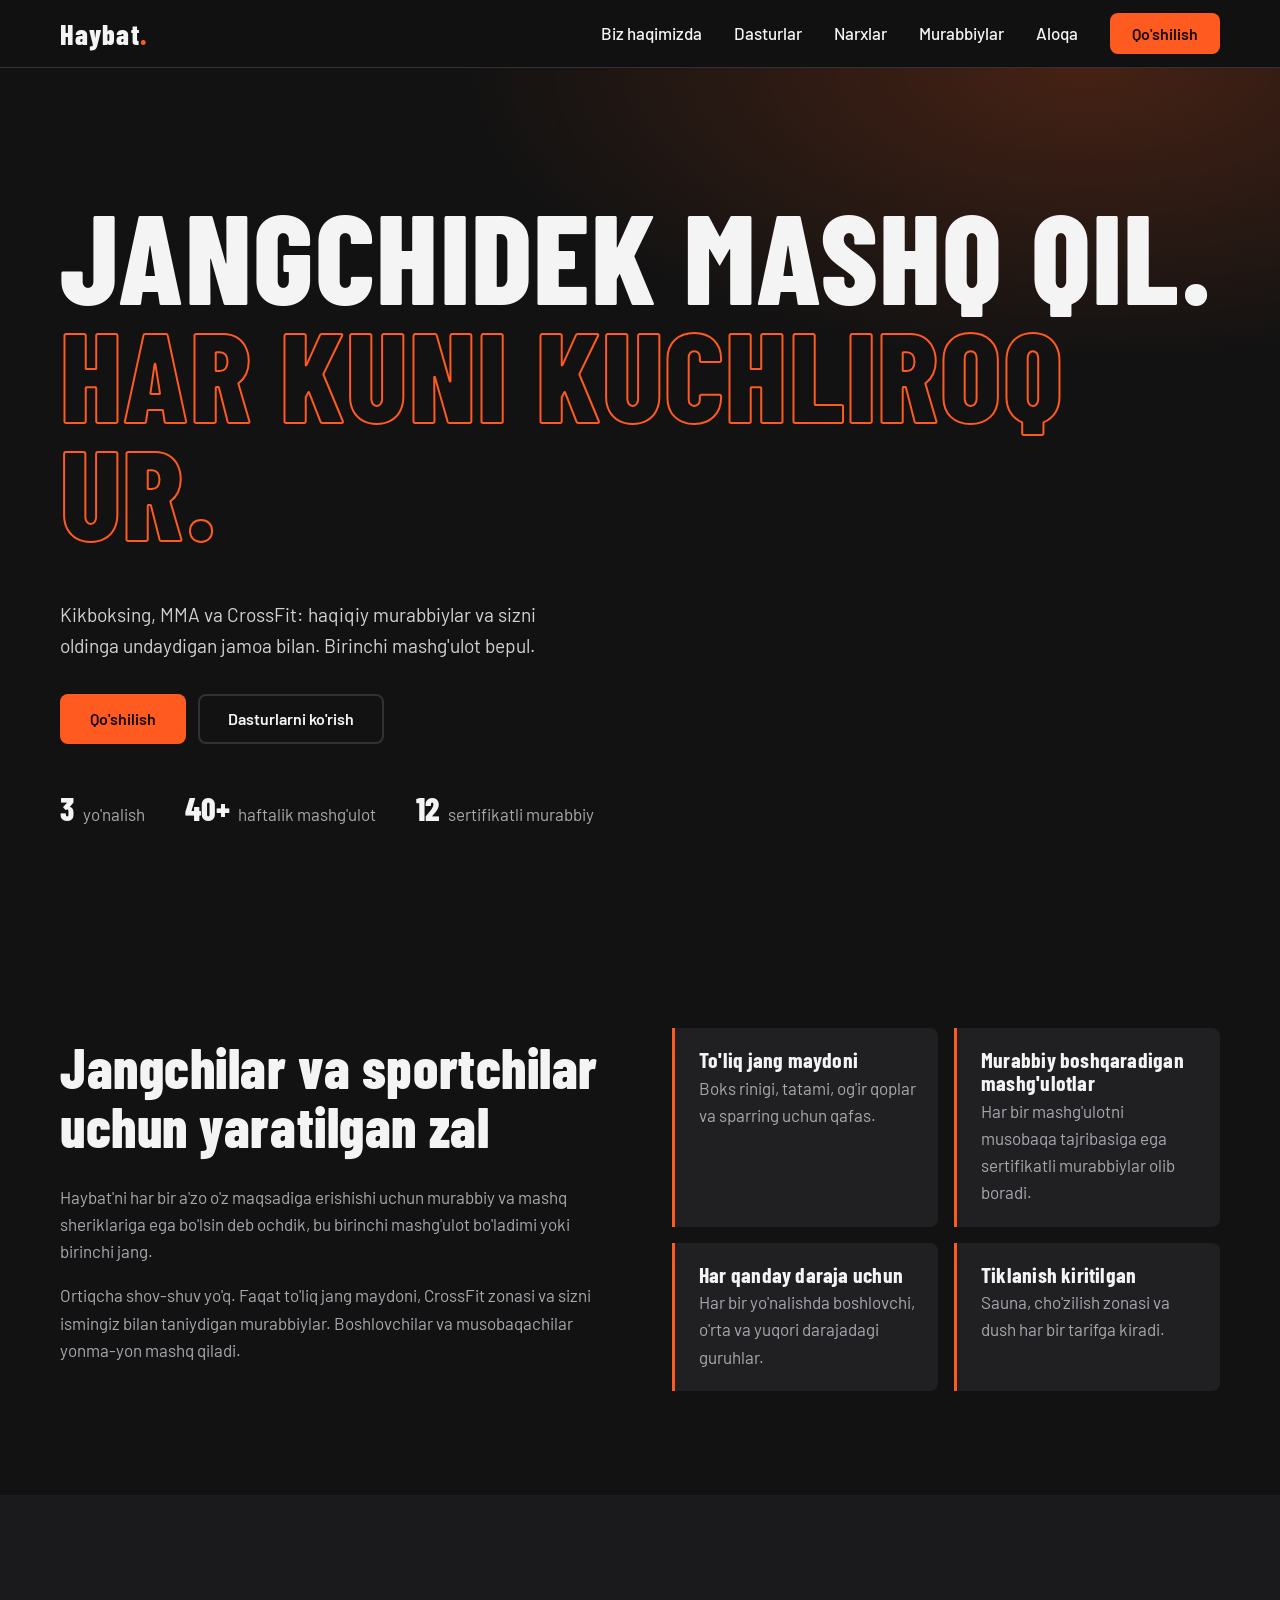
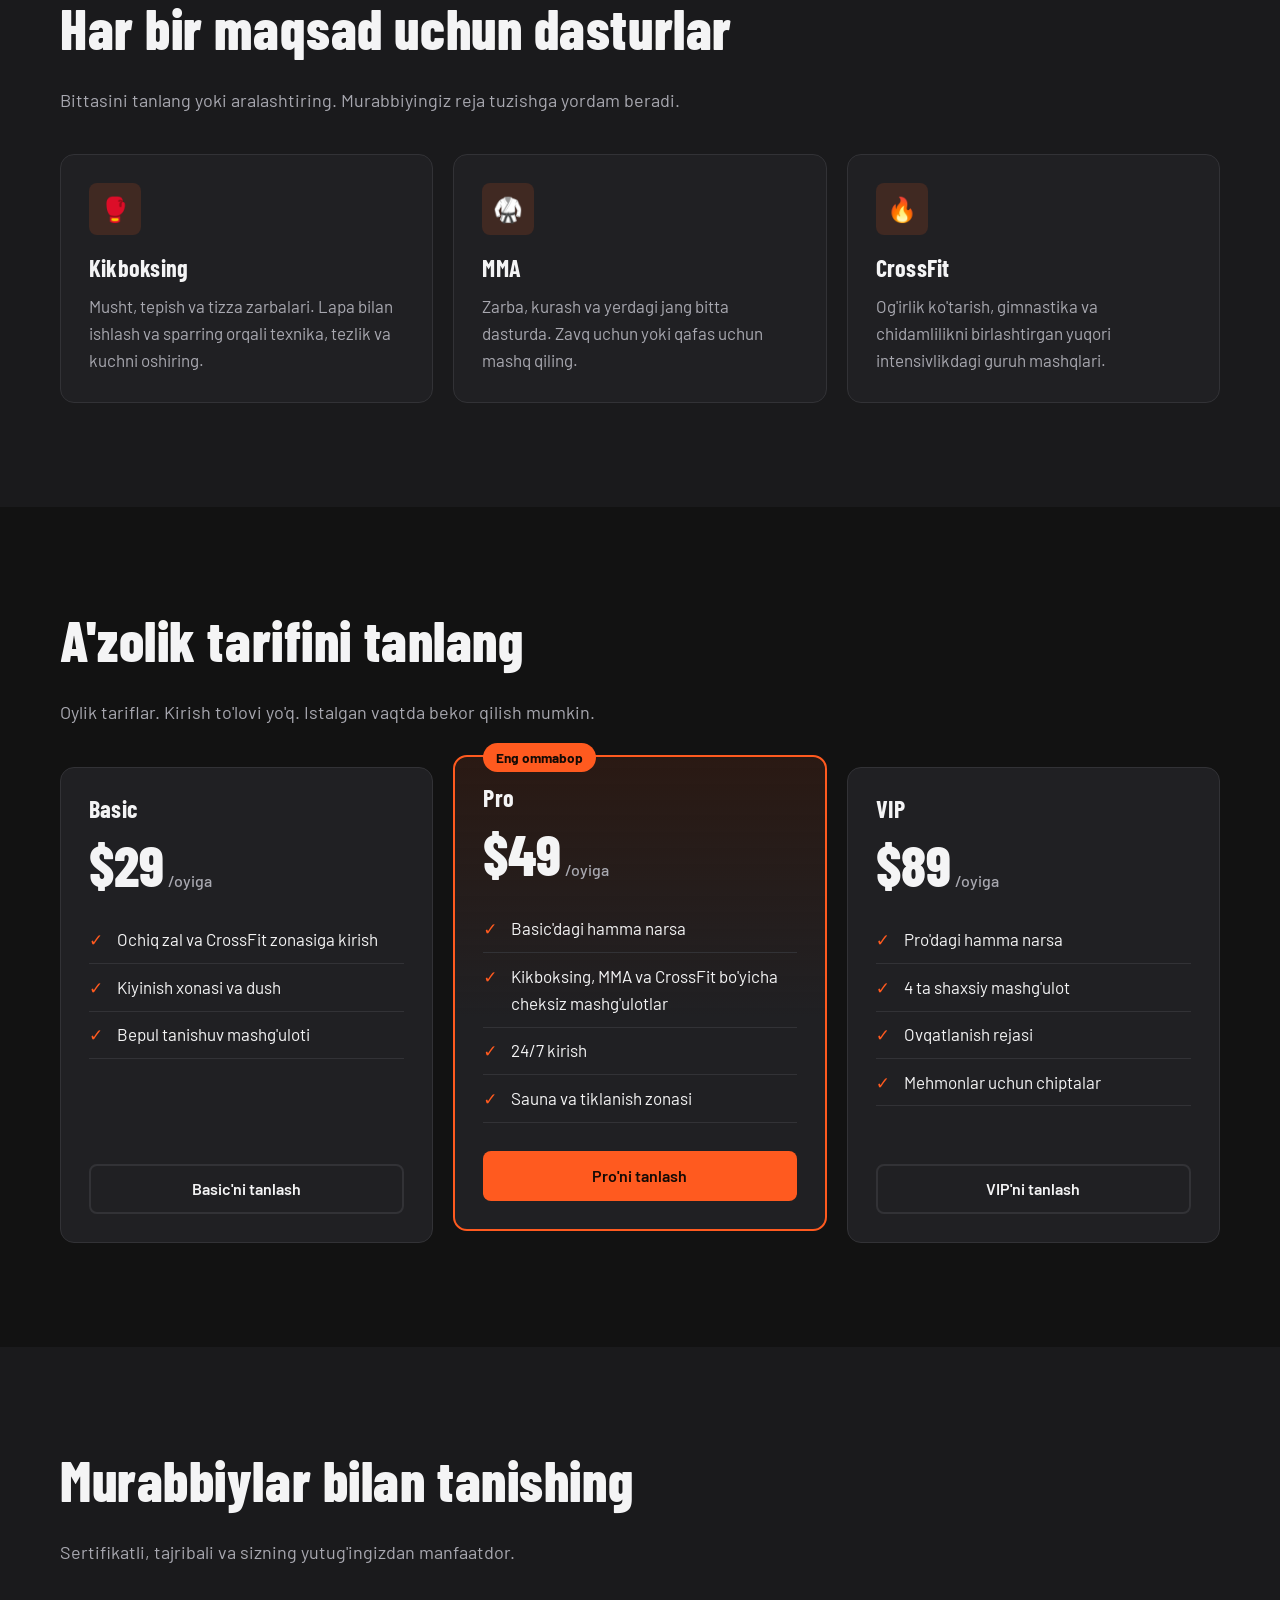
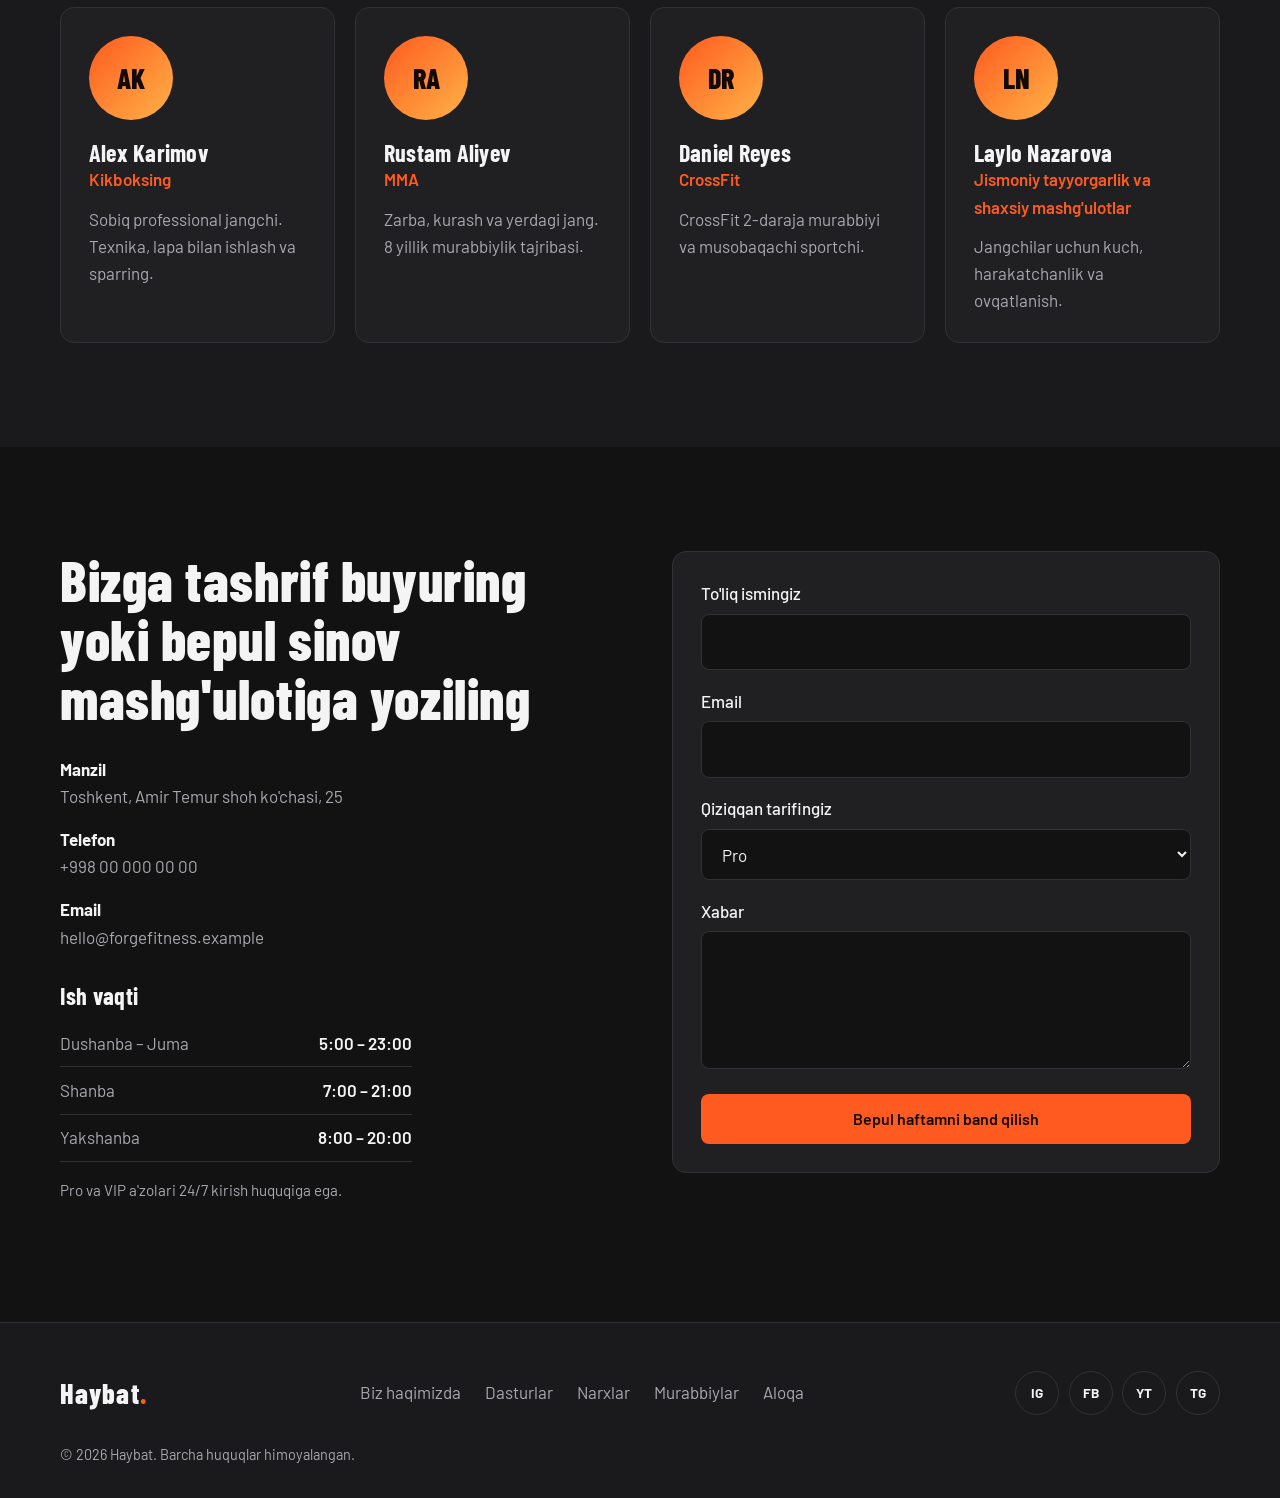
==== index.html @ 10687d53 "Update index.html" ====
<!DOCTYPE html>
<html lang="uz">
<head>
  <meta charset="UTF-8">
  <meta name="viewport" content="width=device-width, initial-scale=1">
  <title>Haybat | Kikboksing, MMA va CrossFit</title>
  <meta name="description" content="Tajribali murabbiylar bilan kikboksing, MMA va CrossFit bilan shug'ullaning. Boshlovchilar uchun ham mos. Bugunoq Haybat'ga qo'shiling.">

  <!-- Fonts: Barlow Condensed (headlines) + Barlow (body). Fallbacks defined in CSS. -->
  <link rel="preconnect" href="https://fonts.googleapis.com">
  <link rel="preconnect" href="https://fonts.gstatic.com" crossorigin>
  <link href="https://fonts.googleapis.com/css2?family=Barlow+Condensed:wght@600;700;800&family=Barlow:wght@400;500;600&display=swap" rel="stylesheet">

  <link rel="stylesheet" href="style.css">
</head>
<body>

  <a class="skip-link" href="#main">Asosiy qismga o'tish</a>

  <!-- ============ HEADER / NAVIGATION ============ -->
  <header class="site-header">
    <div class="container header-inner">
      <a href="#home" class="logo" aria-label="Haybat bosh sahifa">Haybat<span>.</span></a>

      <!-- CSS-only mobile menu: the checkbox toggles the nav, no JavaScript needed -->
      <input type="checkbox" id="nav-toggle" class="nav-toggle" aria-label="Menyuni ochish va yopish">
      <label for="nav-toggle" class="nav-toggle-label" aria-hidden="true"><span></span></label>

      <nav class="main-nav" aria-label="Asosiy menyu">
        <ul>
          <li><a href="#about">Biz haqimizda</a></li>
          <li><a href="#programs">Dasturlar</a></li>
          <li><a href="#pricing">Narxlar</a></li>
          <li><a href="#trainers">Murabbiylar</a></li>
          <li><a href="#contact">Aloqa</a></li>
          <li><a href="#pricing" class="btn btn-primary btn-sm">Qo'shilish</a></li>
        </ul>
      </nav>
    </div>
  </header>

  <main id="main">

    <!-- ============ HERO ============ -->
    <section id="home" class="hero">
      <div class="container hero-inner">
        <h1>
          <span class="hero-line">Jangchidek mashq qil.</span>
          <span class="hero-line outline">Har kuni kuchliroq ur.</span>
        </h1>
        <p class="hero-sub">Kikboksing, MMA va CrossFit: haqiqiy murabbiylar va sizni oldinga undaydigan jamoa bilan. Birinchi mashg'ulot bepul.</p>
        <div class="hero-actions">
          <a href="#pricing" class="btn btn-primary">Qo'shilish</a>
          <a href="#programs" class="btn btn-ghost">Dasturlarni ko'rish</a>
        </div>

        <!-- Quick proof points -->
        <ul class="hero-stats">
          <li><strong>3</strong> yo'nalish</li>
          <li><strong>40+</strong> haftalik mashg'ulot</li>
          <li><strong>12</strong> sertifikatli murabbiy</li>
        </ul>
      </div>
    </section>

    <!-- ============ ABOUT ============ -->
    <section id="about" class="section">
      <div class="container about-grid">
        <div class="about-text">
          <h2>Jangchilar va sportchilar uchun yaratilgan zal</h2>
          <p>Haybat'ni har bir a'zo o'z maqsadiga erishishi uchun murabbiy va mashq sheriklariga ega bo'lsin deb ochdik, bu birinchi mashg'ulot bo'ladimi yoki birinchi jang.</p>
          <p>Ortiqcha shov-shuv yo'q. Faqat to'liq jang maydoni, CrossFit zonasi va sizni ismingiz bilan taniydigan murabbiylar. Boshlovchilar va musobaqachilar yonma-yon mashq qiladi.</p>
        </div>

        <ul class="feature-list">
          <li class="feature">
            <h3>To'liq jang maydoni</h3>
            <p>Boks rinigi, tatami, og'ir qoplar va sparring uchun qafas.</p>
          </li>
          <li class="feature">
            <h3>Murabbiy boshqaradigan mashg'ulotlar</h3>
            <p>Har bir mashg'ulotni musobaqa tajribasiga ega sertifikatli murabbiylar olib boradi.</p>
          </li>
          <li class="feature">
            <h3>Har qanday daraja uchun</h3>
            <p>Har bir yo'nalishda boshlovchi, o'rta va yuqori darajadagi guruhlar.</p>
          </li>
          <li class="feature">
            <h3>Tiklanish kiritilgan</h3>
            <p>Sauna, cho'zilish zonasi va dush har bir tarifga kiradi.</p>
          </li>
        </ul>
      </div>
    </section>

    <!-- ============ SERVICES / PROGRAMS ============ -->
    <section id="programs" class="section section-alt">
      <div class="container">
        <header class="section-head">
          <h2>Har bir maqsad uchun dasturlar</h2>
          <p>Bittasini tanlang yoki aralashtiring. Murabbiyingiz reja tuzishga yordam beradi.</p>
        </header>

        <div class="card-grid grid-3">
          <article class="card program">
            <div class="icon" aria-hidden="true">🥊</div>
            <h3>Kikboksing</h3>
            <p>Musht, tepish va tizza zarbalari. Lapa bilan ishlash va sparring orqali texnika, tezlik va kuchni oshiring.</p>
          </article>
          <article class="card program">
            <div class="icon" aria-hidden="true">🥋</div>
            <h3>MMA</h3>
            <p>Zarba, kurash va yerdagi jang bitta dasturda. Zavq uchun yoki qafas uchun mashq qiling.</p>
          </article>
          <article class="card program">
            <div class="icon" aria-hidden="true">🔥</div>
            <h3>CrossFit</h3>
            <p>Og'irlik ko'tarish, gimnastika va chidamlilikni birlashtirgan yuqori intensivlikdagi guruh mashqlari.</p>
          </article>
        </div>
      </div>
    </section>

    <!-- ============ PRICING ============ -->
    <section id="pricing" class="section">
      <div class="container">
        <header class="section-head">
          <h2>A'zolik tarifini tanlang</h2>
          <p>Oylik tariflar. Kirish to'lovi yo'q. Istalgan vaqtda bekor qilish mumkin.</p>
        </header>

        <div class="card-grid grid-3 pricing-grid">

          <!-- Basic -->
          <article class="card plan">
            <h3>Basic</h3>
            <p class="price">$29<span>/oyiga</span></p>
            <ul class="plan-features">
              <li>Ochiq zal va CrossFit zonasiga kirish</li>
              <li>Kiyinish xonasi va dush</li>
              <li>Bepul tanishuv mashg'uloti</li>
            </ul>
            <a href="#contact" class="btn btn-ghost btn-block">Basic'ni tanlash</a>
          </article>

          <!-- Pro (highlighted) -->
          <article class="card plan plan-popular">
            <p class="badge">Eng ommabop</p>
            <h3>Pro</h3>
            <p class="price">$49<span>/oyiga</span></p>
            <ul class="plan-features">
              <li>Basic'dagi hamma narsa</li>
              <li>Kikboksing, MMA va CrossFit bo'yicha cheksiz mashg'ulotlar</li>
              <li>24/7 kirish</li>
              <li>Sauna va tiklanish zonasi</li>
            </ul>
            <a href="#contact" class="btn btn-primary btn-block">Pro'ni tanlash</a>
          </article>

          <!-- VIP -->
          <article class="card plan">
            <h3>VIP</h3>
            <p class="price">$89<span>/oyiga</span></p>
            <ul class="plan-features">
              <li>Pro'dagi hamma narsa</li>
              <li>4 ta shaxsiy mashg'ulot</li>
              <li>Ovqatlanish rejasi</li>
              <li>Mehmonlar uchun chiptalar</li>
            </ul>
            <a href="#contact" class="btn btn-ghost btn-block">VIP'ni tanlash</a>
          </article>

        </div>
      </div>
    </section>

    <!-- ============ TRAINERS ============ -->
    <section id="trainers" class="section section-alt">
      <div class="container">
        <header class="section-head">
          <h2>Murabbiylar bilan tanishing</h2>
          <p>Sertifikatli, tajribali va sizning yutug'ingizdan manfaatdor.</p>
        </header>

        <div class="card-grid grid-4">
          <!-- Avatars are CSS gradients with initials; swap in <img> tags for real photos -->
          <article class="card trainer">
            <div class="avatar" aria-hidden="true">AK</div>
            <h3>Alex Karimov</h3>
            <p class="role">Kikboksing</p>
            <p>Sobiq professional jangchi. Texnika, lapa bilan ishlash va sparring.</p>
          </article>
          <article class="card trainer">
            <div class="avatar" aria-hidden="true">RA</div>
            <h3>Rustam Aliyev</h3>
            <p class="role">MMA</p>
            <p>Zarba, kurash va yerdagi jang. 8 yillik murabbiylik tajribasi.</p>
          </article>
          <article class="card trainer">
            <div class="avatar" aria-hidden="true">DR</div>
            <h3>Daniel Reyes</h3>
            <p class="role">CrossFit</p>
            <p>CrossFit 2-daraja murabbiyi va musobaqachi sportchi.</p>
          </article>
          <article class="card trainer">
            <div class="avatar" aria-hidden="true">LN</div>
            <h3>Laylo Nazarova</h3>
            <p class="role">Jismoniy tayyorgarlik va shaxsiy mashg'ulotlar</p>
            <p>Jangchilar uchun kuch, harakatchanlik va ovqatlanish.</p>
          </article>
        </div>
      </div>
    </section>

    <!-- ============ CONTACT & LOCATION ============ -->
    <section id="contact" class="section">
      <div class="container contact-grid">

        <div class="contact-info">
          <h2>Bizga tashrif buyuring yoki bepul sinov mashg'ulotiga yoziling</h2>
          <address>
            <p><strong>Manzil</strong><br>Toshkent, Amir Temur shoh ko'chasi, 25</p>
            <p><strong>Telefon</strong><br><a href="tel:+998000000000">+998 00 000 00 00</a></p>
            <p><strong>Email</strong><br><a href="mailto:hello@forgefitness.example">hello@forgefitness.example</a></p>
          </address>

          <h3>Ish vaqti</h3>
          <dl class="hours">
            <div><dt>Dushanba – Juma</dt><dd>5:00 – 23:00</dd></div>
            <div><dt>Shanba</dt><dd>7:00 – 21:00</dd></div>
            <div><dt>Yakshanba</dt><dd>8:00 – 20:00</dd></div>
          </dl>
          <p class="note">Pro va VIP a'zolari 24/7 kirish huquqiga ega.</p>
        </div>

        <!-- Replace action with your form backend (Formspree, Netlify Forms, etc.) -->
        <form class="contact-form card" action="#" method="post">
          <div class="field">
            <label for="name">To'liq ismingiz</label>
            <input type="text" id="name" name="name" autocomplete="name" required>
          </div>
          <div class="field">
            <label for="email">Email</label>
            <input type="email" id="email" name="email" autocomplete="email" required>
          </div>
          <div class="field">
            <label for="plan">Qiziqqan tarifingiz</label>
            <select id="plan" name="plan">
              <option>Basic</option>
              <option selected>Pro</option>
              <option>VIP</option>
            </select>
          </div>
          <div class="field">
            <label for="message">Xabar</label>
            <textarea id="message" name="message" rows="4"></textarea>
          </div>
          <button type="submit" class="btn btn-primary btn-block">Bepul haftamni band qilish</button>
        </form>

      </div>
    </section>

  </main>

  <!-- ============ FOOTER ============ -->
  <footer class="site-footer">
    <div class="container footer-inner">
      <a href="#home" class="logo">Haybat<span>.</span></a>

      <ul class="footer-links">
        <li><a href="#about">Biz haqimizda</a></li>
        <li><a href="#programs">Dasturlar</a></li>
        <li><a href="#pricing">Narxlar</a></li>
        <li><a href="#trainers">Murabbiylar</a></li>
        <li><a href="#contact">Aloqa</a></li>
      </ul>

      <!-- Social placeholders: replace # with real profile URLs -->
      <ul class="socials">
        <li><a href="#" aria-label="Instagram">IG</a></li>
        <li><a href="#" aria-label="Facebook">FB</a></li>
        <li><a href="#" aria-label="YouTube">YT</a></li>
        <li><a href="#" aria-label="Telegram">TG</a></li>
      </ul>

      <p class="copyright">&copy; 2026 Haybat. Barcha huquqlar himoyalangan.</p>
    </div>
  </footer>

</body>
</html>
---- style.css ----
/* =========================================================
   FORGE Fitness: style.css
   Mobile-first. Dark theme, orange accent.
   Structure: variables > base > layout > components > sections > breakpoints
   ========================================================= */

/* ---------- 1. Design tokens ---------- */
:root {
  --bg: #121212;
  --bg-alt: #1a1a1c;
  --surface: #202023;
  --border: #323236;
  --text: #f4f4f5;
  --muted: #a8a8b0;
  --accent: #ff5a1f;        /* vibrant orange */
  --accent-hover: #ff7a45;
  --on-accent: #140a05;     /* dark text on orange for contrast */

  --font-display: "Barlow Condensed", "Arial Narrow", Impact, sans-serif;
  --font-body: "Barlow", system-ui, -apple-system, "Segoe UI", Roboto, sans-serif;

  --radius: 14px;
  --radius-sm: 8px;
  --header-h: 68px;
  --ease: 0.25s ease;
}

/* ---------- 2. Base ---------- */
*, *::before, *::after { box-sizing: border-box; }

html { scroll-behavior: smooth; scroll-padding-top: var(--header-h); }

body {
  margin: 0;
  font-family: var(--font-body);
  font-size: 1.0625rem;
  line-height: 1.6;
  color: var(--text);
  background: var(--bg);
  -webkit-font-smoothing: antialiased;
}

h1, h2, h3 {
  font-family: var(--font-display);
  line-height: 1.05;
  letter-spacing: 0.01em;
  margin: 0 0 0.5em;
}
h2 { font-size: clamp(2.25rem, 6vw, 3.5rem); font-weight: 800; }
h3 { font-size: 1.5rem; font-weight: 700; }
p  { margin: 0 0 1em; color: var(--muted); max-width: 62ch; }
ul { list-style: none; margin: 0; padding: 0; }
a  { color: inherit; text-decoration: none; }
address { font-style: normal; }

:focus-visible { outline: 3px solid var(--accent); outline-offset: 3px; }

.skip-link {
  position: absolute; left: -999px; top: 0;
  background: var(--accent); color: var(--on-accent);
  padding: 0.75rem 1rem; z-index: 200;
}
.skip-link:focus { left: 0; }

/* ---------- 3. Layout helpers ---------- */
.container { width: min(100% - 2.5rem, 1160px); margin-inline: auto; }

.section     { padding: 4.5rem 0; }
.section-alt { background: var(--bg-alt); }

.section-head { margin-bottom: 2.5rem; }
.section-head p { font-size: 1.125rem; }

.card-grid { display: grid; gap: 1.25rem; }

/* ---------- 4. Buttons ---------- */
.btn {
  display: inline-flex; align-items: center; justify-content: center;
  padding: 0.95rem 1.75rem;
  font: 600 1rem/1 var(--font-body);
  border-radius: var(--radius-sm);
  border: 2px solid transparent;
  cursor: pointer;
  transition: background var(--ease), color var(--ease), border-color var(--ease), transform var(--ease);
}
.btn-primary { background: var(--accent); color: var(--on-accent); }
.btn-primary:hover { background: var(--accent-hover); transform: translateY(-2px); }
.btn-ghost { border-color: var(--border); color: var(--text); }
.btn-ghost:hover { border-color: var(--accent); color: var(--accent); }
.btn-sm { padding: 0.65rem 1.25rem; }
.btn-block { width: 100%; }

/* ---------- 5. Header & navigation ---------- */
.site-header {
  position: sticky; top: 0; z-index: 100;
  height: var(--header-h);
  background: rgba(18, 18, 18, 0.92);
  backdrop-filter: blur(10px);
  border-bottom: 1px solid var(--border);
}
.header-inner { display: flex; align-items: center; justify-content: space-between; height: 100%; }

.logo { font: 800 1.75rem/1 var(--font-display); letter-spacing: 0.04em; }
.logo span { color: var(--accent); }

/* Mobile menu (CSS-only): hidden checkbox drives the panel */
.nav-toggle { position: absolute; opacity: 0; pointer-events: none; }
.nav-toggle-label { display: grid; place-items: center; width: 44px; height: 44px; cursor: pointer; }
.nav-toggle-label span,
.nav-toggle-label span::before {
  display: block; width: 24px; height: 2px; background: var(--text);
  transition: transform var(--ease);
}
.nav-toggle-label span { position: relative; }
.nav-toggle-label span::before { content: ""; position: absolute; top: 8px; }
.nav-toggle:checked + .nav-toggle-label span { transform: translateY(4px) rotate(45deg); }
.nav-toggle:checked + .nav-toggle-label span::before { transform: translateY(-8px) rotate(-90deg); }
.nav-toggle:focus-visible + .nav-toggle-label { outline: 3px solid var(--accent); }

.main-nav {
  position: absolute; top: var(--header-h); left: 0; right: 0;
  background: var(--bg); border-bottom: 1px solid var(--border);
  display: none;
}
.nav-toggle:checked ~ .main-nav { display: block; }
.main-nav ul { display: flex; flex-direction: column; padding: 1rem 1.25rem 1.5rem; gap: 0.25rem; }
.main-nav a:not(.btn) { display: block; padding: 0.85rem 0; font-weight: 500; transition: color var(--ease); }
.main-nav a:not(.btn):hover { color: var(--accent); }
.main-nav .btn { margin-top: 0.75rem; width: 100%; }

/* ---------- 6. Hero ---------- */
.hero {
  padding: 5rem 0 4rem;
  background:
    radial-gradient(900px 420px at 85% 0%, rgba(255, 90, 31, 0.22), transparent 70%),
    var(--bg);
}
.hero h1 {
  font-size: clamp(3.25rem, 13vw, 8rem);
  font-weight: 800;
  text-transform: uppercase;
  line-height: 0.92;
  margin-bottom: 0.4em;
}
.hero-line { display: block; }
/* Outlined second line: the page's single bold typographic moment */
.hero-line.outline { color: transparent; -webkit-text-stroke: 2px var(--accent); }

.hero-sub { font-size: 1.2rem; color: var(--text); max-width: 46ch; opacity: 0.85; }
.hero-actions { display: flex; flex-wrap: wrap; gap: 0.75rem; margin: 2rem 0 3rem; }

.hero-stats { display: flex; flex-wrap: wrap; gap: 1rem 2.5rem; color: var(--muted); }
.hero-stats strong { font: 800 2rem/1 var(--font-display); color: var(--text); margin-right: 0.35rem; }

/* ---------- 7. About ---------- */
.about-grid { display: grid; gap: 2.5rem; }
.feature-list { display: grid; gap: 1rem; }
.feature {
  padding: 1.25rem 1.25rem 1.25rem 1.5rem;
  border-left: 3px solid var(--accent);   /* accent bar marks key advantages */
  background: var(--surface);
  border-radius: 0 var(--radius-sm) var(--radius-sm) 0;
}
.feature h3 { font-size: 1.35rem; margin-bottom: 0.25rem; }
.feature p { margin: 0; }

/* ---------- 8. Cards (shared) ---------- */
.card {
  background: var(--surface);
  border: 1px solid var(--border);
  border-radius: var(--radius);
  padding: 1.75rem;
  transition: transform var(--ease), border-color var(--ease);
}
.card:hover { transform: translateY(-4px); border-color: var(--accent); }
.card p:last-child { margin-bottom: 0; }

/* Programs */
.icon {
  display: grid; place-items: center;
  width: 52px; height: 52px; margin-bottom: 1.25rem;
  font-size: 1.5rem;
  background: rgba(255, 90, 31, 0.14);
  border-radius: var(--radius-sm);
}

/* ---------- 9. Pricing ---------- */
.plan { position: relative; display: flex; flex-direction: column; }
.price { font: 800 3.5rem/1 var(--font-display); color: var(--text); margin: 0.25rem 0 1.5rem; }
.price span { font: 500 1rem var(--font-body); color: var(--muted); margin-left: 0.25rem; }
.plan-features { flex: 1; margin-bottom: 1.75rem; }
.plan-features li {
  padding: 0.6rem 0 0.6rem 1.75rem; position: relative;
  border-bottom: 1px solid var(--border);
}
.plan-features li::before {
  content: "✓"; position: absolute; left: 0; color: var(--accent); font-weight: 700;
}

.plan-popular { border: 2px solid var(--accent); background: linear-gradient(180deg, rgba(255, 90, 31, 0.1), var(--surface) 55%); }
.badge {
  position: absolute; top: -14px; left: 1.75rem; margin: 0;
  background: var(--accent); color: var(--on-accent);
  font-size: 0.85rem; font-weight: 700; padding: 0.25rem 0.8rem; border-radius: 999px;
}

/* ---------- 10. Trainers ---------- */
.avatar {
  display: grid; place-items: center;
  width: 84px; height: 84px; margin-bottom: 1.25rem;
  border-radius: 50%;
  font: 800 1.75rem var(--font-display);
  color: var(--on-accent);
  background: linear-gradient(135deg, var(--accent), #ffb347);
}
.trainer h3 { margin-bottom: 0.1rem; }
.role { color: var(--accent); font-weight: 600; margin-bottom: 0.75rem; }

/* ---------- 11. Contact ---------- */
.contact-grid { display: grid; gap: 2.5rem; }
.contact-info address p { margin-bottom: 1rem; }
.contact-info strong { color: var(--text); }
.contact-info a:hover { color: var(--accent); }
.contact-info h3 { margin-top: 2rem; }

.hours { margin: 0 0 1rem; max-width: 22rem; }
.hours div { display: flex; justify-content: space-between; padding: 0.6rem 0; border-bottom: 1px solid var(--border); }
.hours dt { color: var(--muted); }
.hours dd { margin: 0; font-weight: 600; }
.note { font-size: 0.95rem; }

.contact-form:hover { transform: none; border-color: var(--border); } /* keep form steady */
.field { margin-bottom: 1.1rem; }
.field label { display: block; margin-bottom: 0.4rem; font-weight: 500; }
.field input, .field select, .field textarea {
  width: 100%; padding: 0.85rem 1rem;
  font: inherit; color: var(--text);
  background: var(--bg); border: 1px solid var(--border); border-radius: var(--radius-sm);
  transition: border-color var(--ease), box-shadow var(--ease);
}
.field input:focus, .field select:focus, .field textarea:focus {
  outline: none; border-color: var(--accent); box-shadow: 0 0 0 3px rgba(255, 90, 31, 0.3);
}

/* ---------- 12. Footer ---------- */
.site-footer { padding: 3rem 0 2rem; border-top: 1px solid var(--border); background: var(--bg-alt); }
.footer-inner { display: grid; gap: 1.75rem; }
.footer-links { display: flex; flex-wrap: wrap; gap: 0.5rem 1.5rem; }
.footer-links a { color: var(--muted); transition: color var(--ease); }
.footer-links a:hover { color: var(--accent); }
.socials { display: flex; gap: 0.6rem; }
.socials a {
  display: grid; place-items: center; width: 44px; height: 44px;
  font-size: 0.85rem; font-weight: 700;
  border: 1px solid var(--border); border-radius: 50%;
  transition: background var(--ease), color var(--ease), border-color var(--ease);
}
.socials a:hover { background: var(--accent); border-color: var(--accent); color: var(--on-accent); }
.copyright { margin: 0; font-size: 0.9rem; }

/* ---------- 13. Breakpoints (mobile-first, scaling up) ---------- */

/* Tablet */
@media (min-width: 640px) {
  .grid-4 { grid-template-columns: repeat(2, 1fr); }
  .feature-list { grid-template-columns: repeat(2, 1fr); }
}

/* Small desktop: switch to horizontal nav */
@media (min-width: 900px) {
  .section { padding: 6.5rem 0; }

  .nav-toggle-label { display: none; }
  .main-nav { position: static; display: block; background: none; border: 0; }
  .main-nav ul { flex-direction: row; align-items: center; padding: 0; gap: 2rem; }
  .main-nav a:not(.btn) { padding: 0; }
  .main-nav .btn { margin: 0; width: auto; }

  .hero { padding: 8rem 0 6rem; }
  .about-grid { grid-template-columns: 1fr 1fr; align-items: center; gap: 4rem; }
  .grid-3 { grid-template-columns: repeat(3, 1fr); }
  .pricing-grid { align-items: stretch; }
  .plan-popular { transform: translateY(-12px); }       /* lift the featured plan */
  .plan-popular:hover { transform: translateY(-16px); }
  .contact-grid { grid-template-columns: 1fr 1fr; gap: 4rem; align-items: start; }
  .footer-inner { grid-template-columns: auto 1fr auto; align-items: center; }
  .footer-links { justify-content: center; }
  .copyright { grid-column: 1 / -1; }
}

/* Large desktop */
@media (min-width: 1100px) {
  .grid-4 { grid-template-columns: repeat(4, 1fr); }
}

/* Respect users who prefer less motion */
@media (prefers-reduced-motion: reduce) {
  html { scroll-behavior: auto; }
  *, *::before, *::after { transition: none !important; }
}
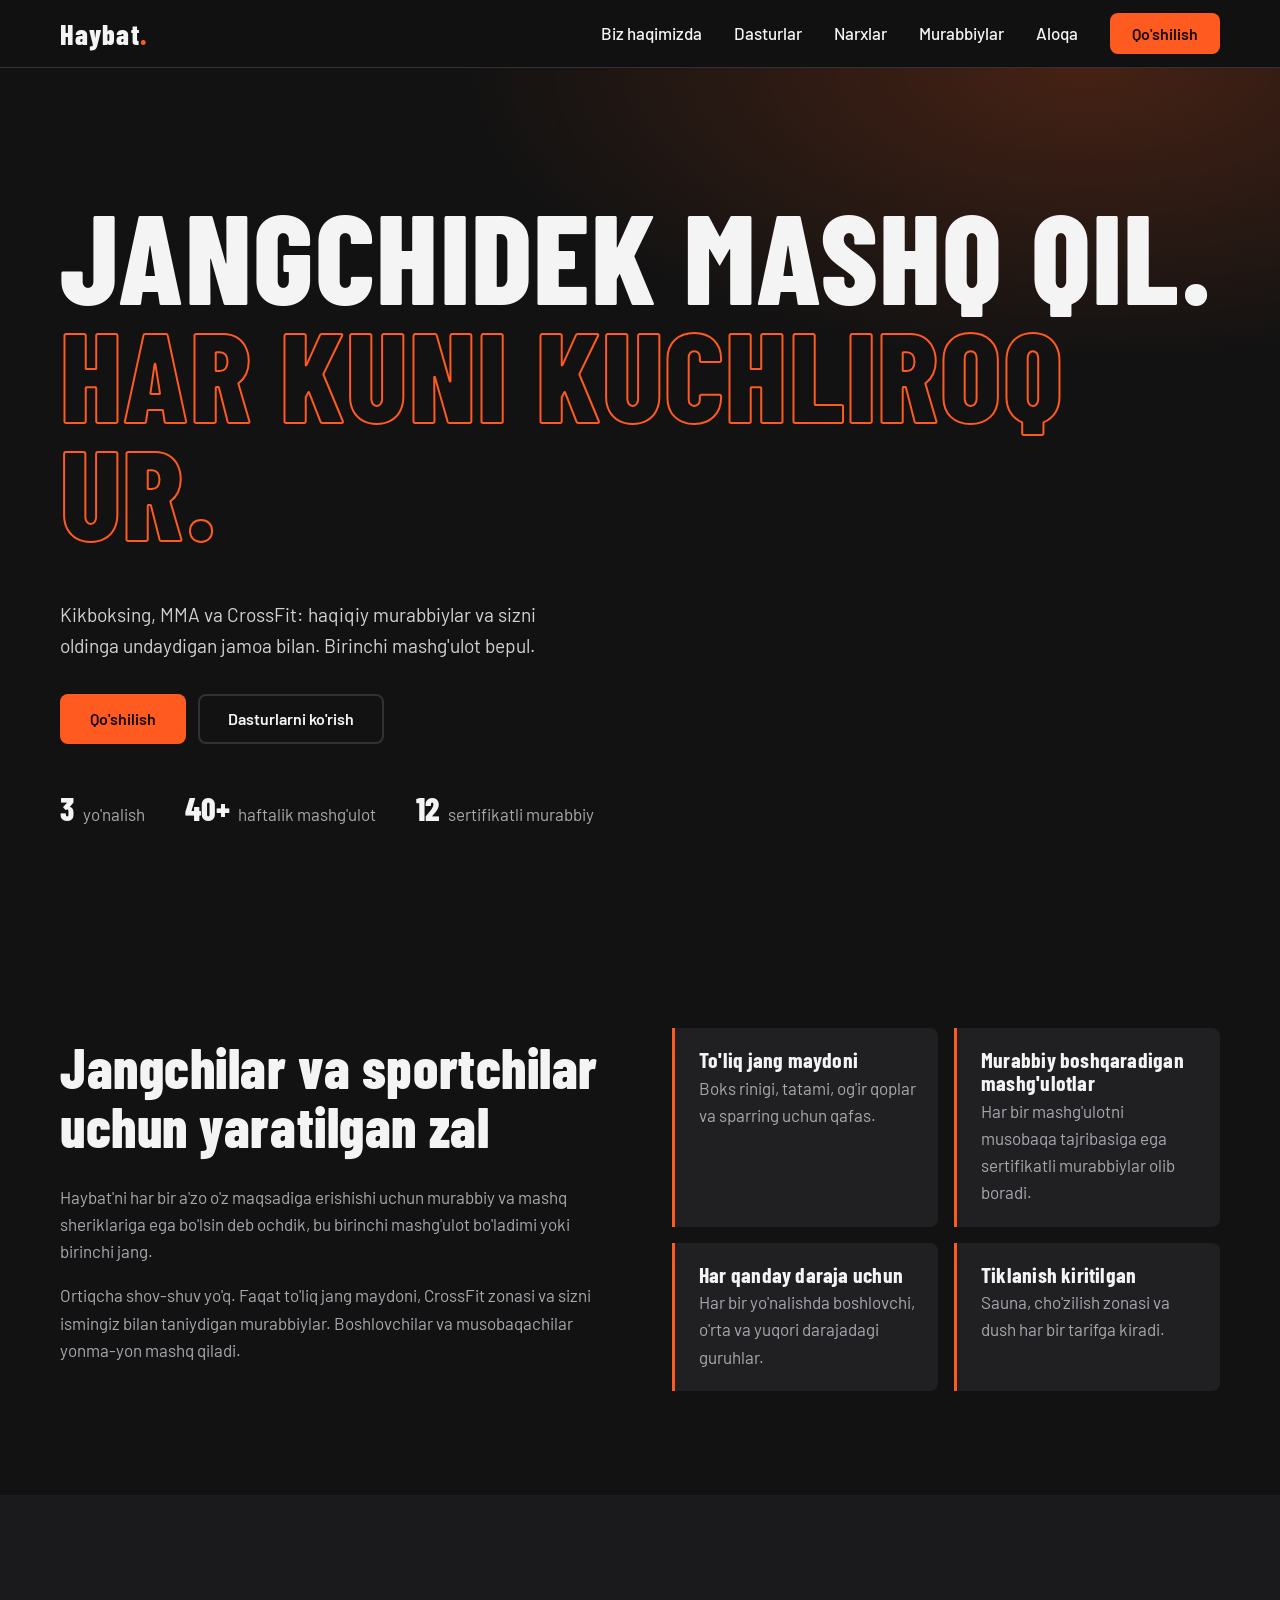
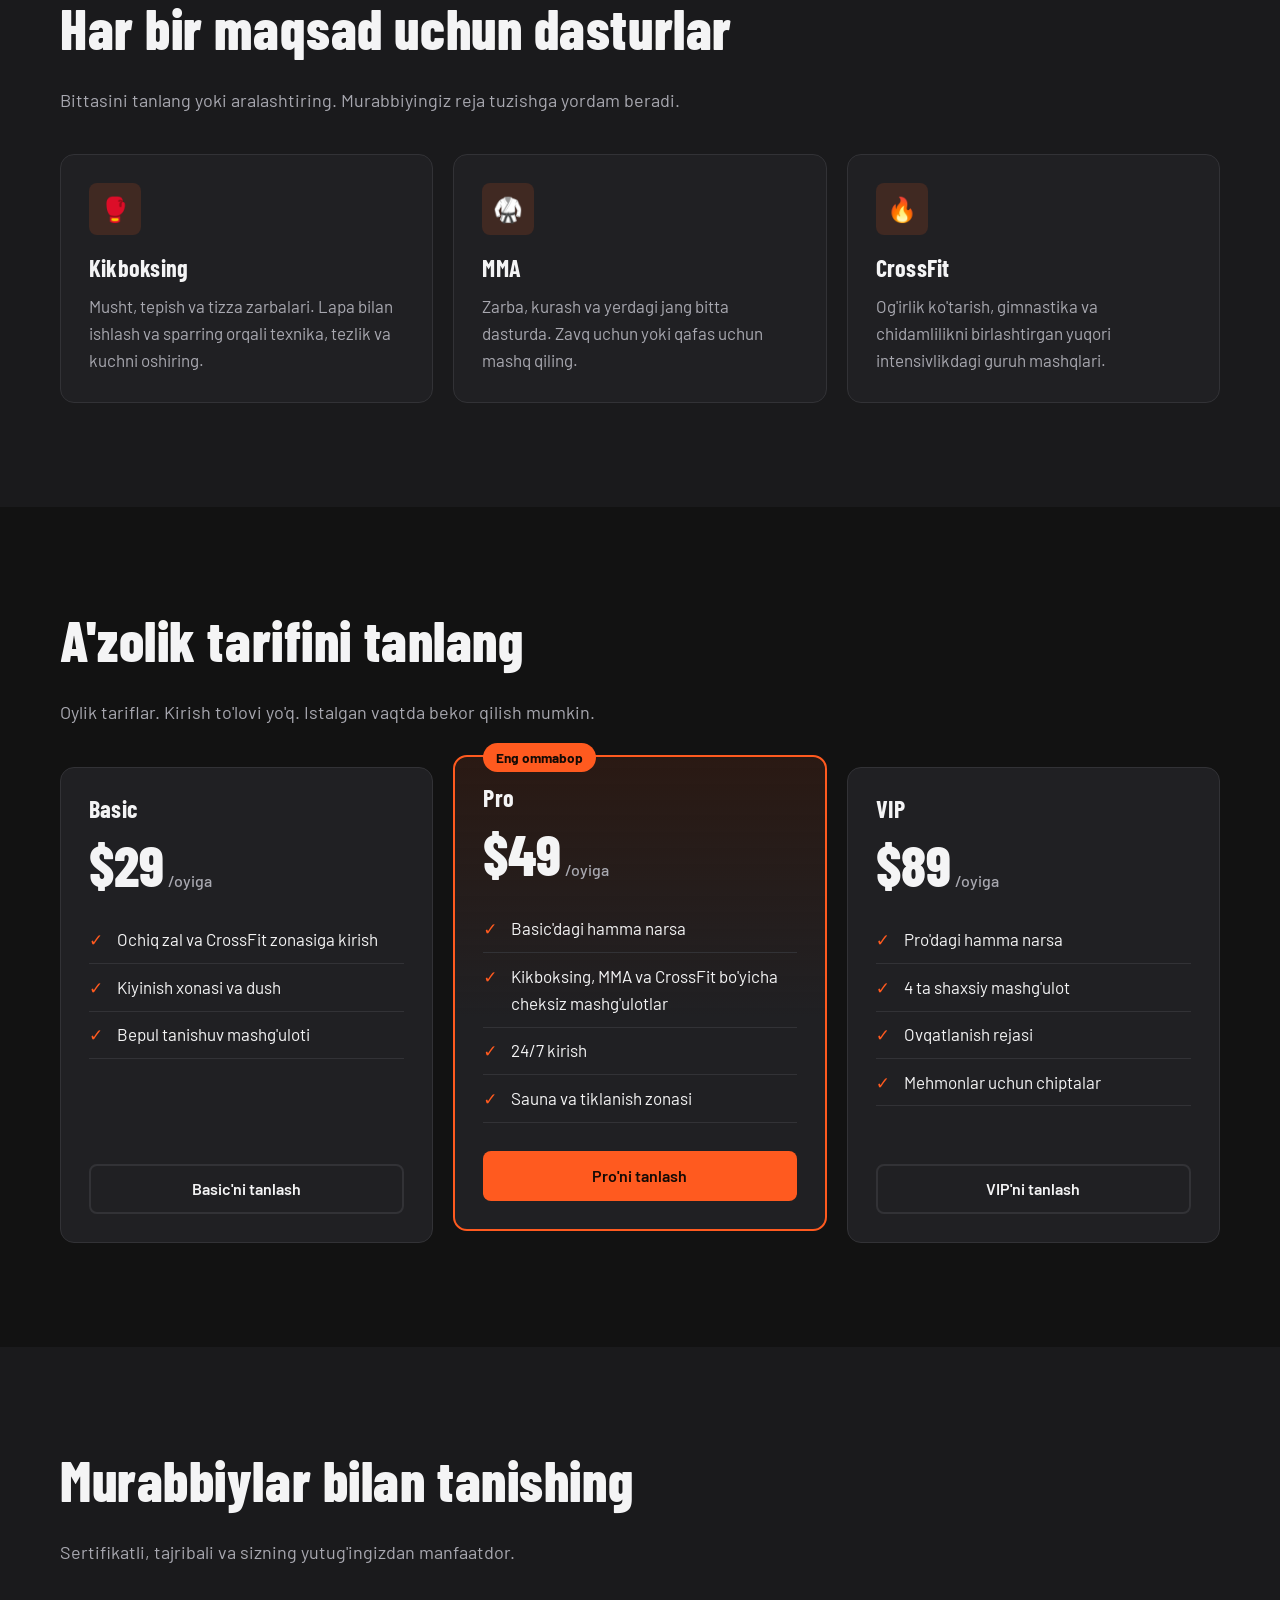
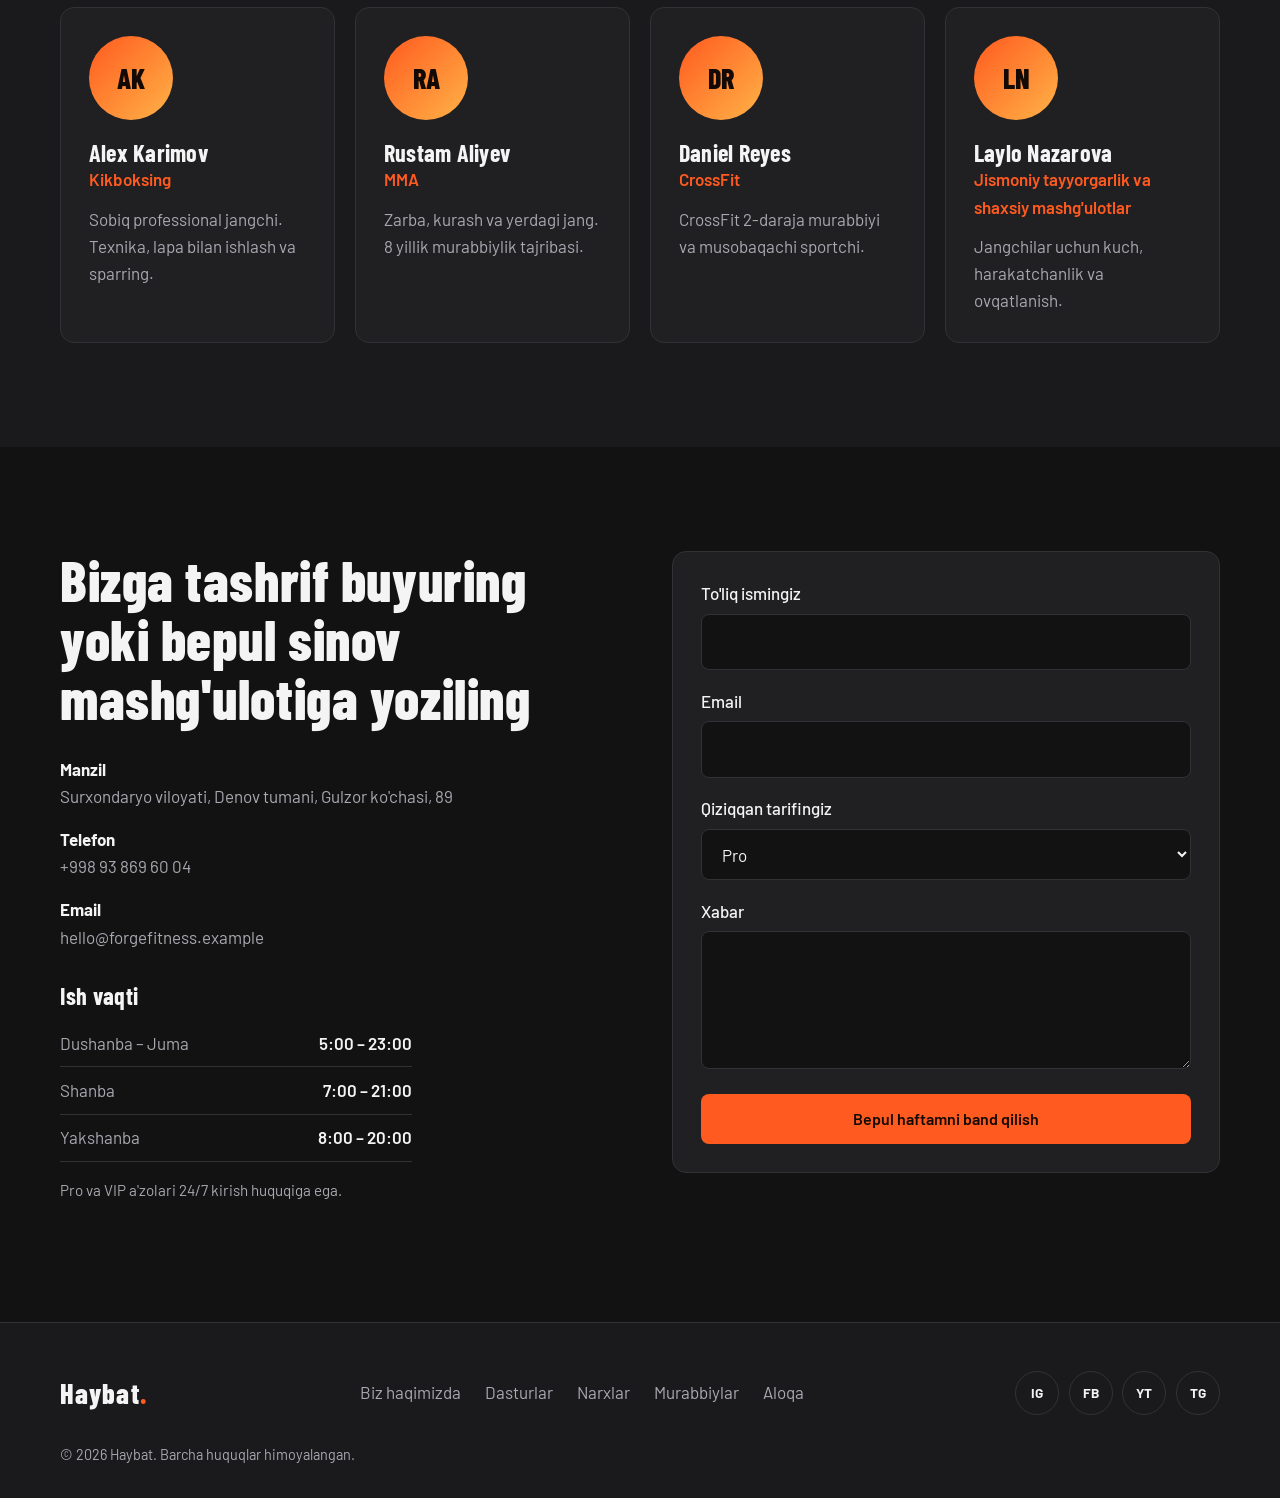
==== commit caa5d245: "Update index.html" ====
--- a/index.html
+++ b/index.html
@@ -219,8 +219,8 @@
         <div class="contact-info">
           <h2>Bizga tashrif buyuring yoki bepul sinov mashg'ulotiga yoziling</h2>
           <address>
-            <p><strong>Manzil</strong><br>Toshkent, Amir Temur shoh ko'chasi, 25</p>
-            <p><strong>Telefon</strong><br><a href="tel:+998000000000">+998 00 000 00 00</a></p>
+            <p><strong>Manzil</strong><br>Surxondaryo viloyati, Denov tumani, Gulzor ko'chasi, 89</p>
+            <p><strong>Telefon</strong><br><a href="tel:+998938696004">+998 93 869 60 04</a></p>
             <p><strong>Email</strong><br><a href="mailto:hello@forgefitness.example">hello@forgefitness.example</a></p>
           </address>
 
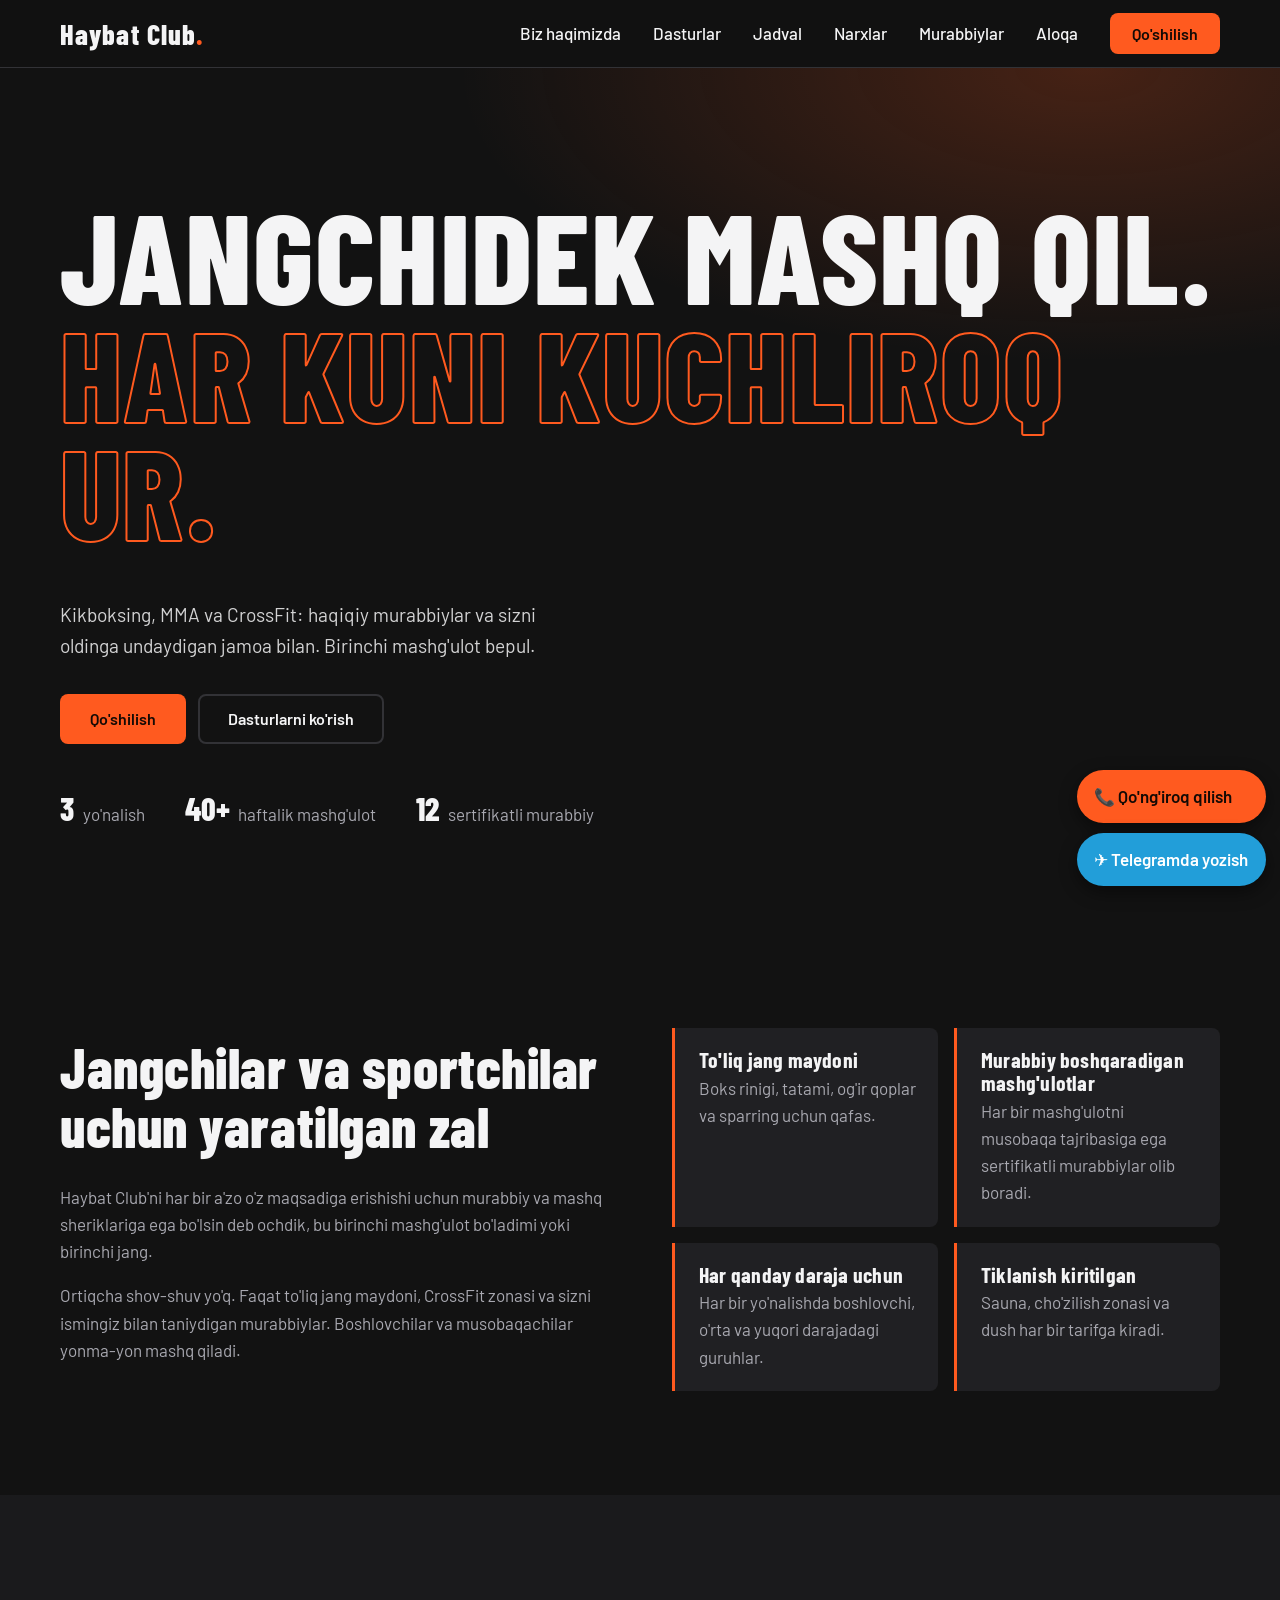
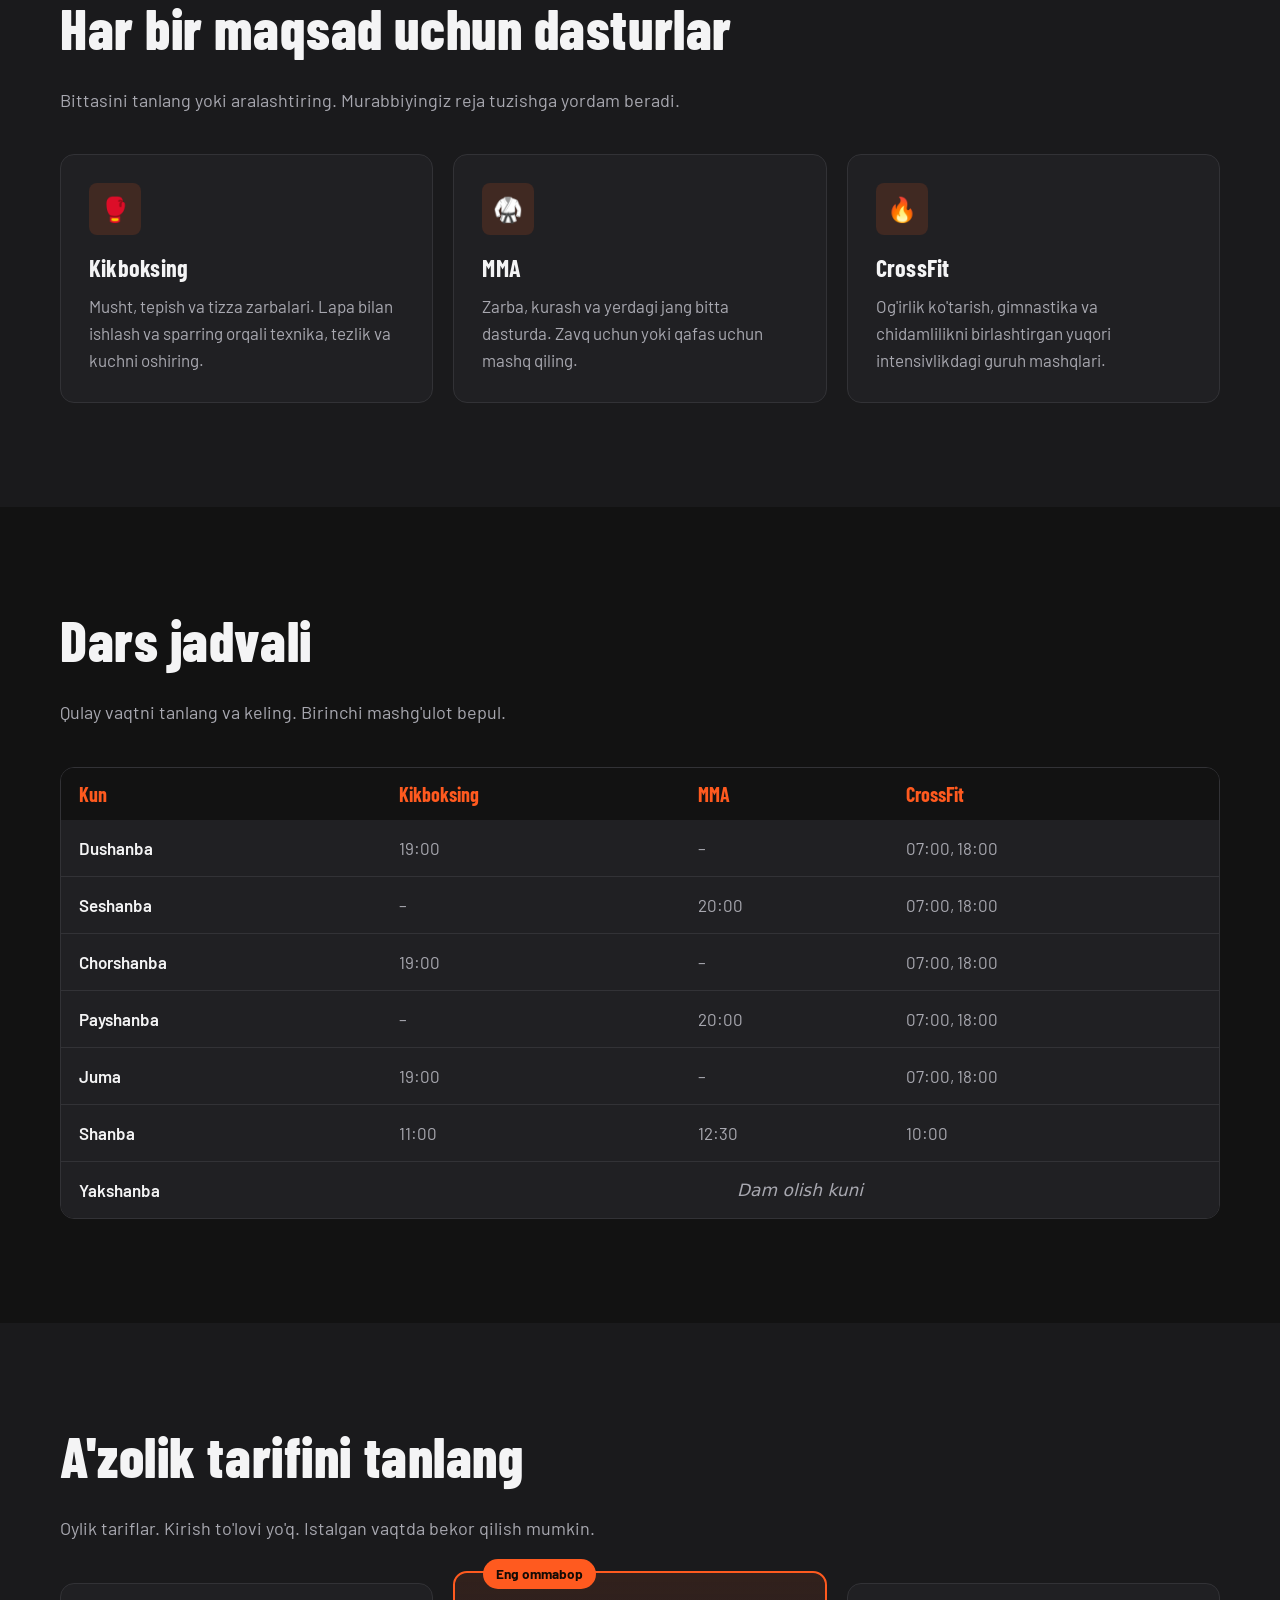
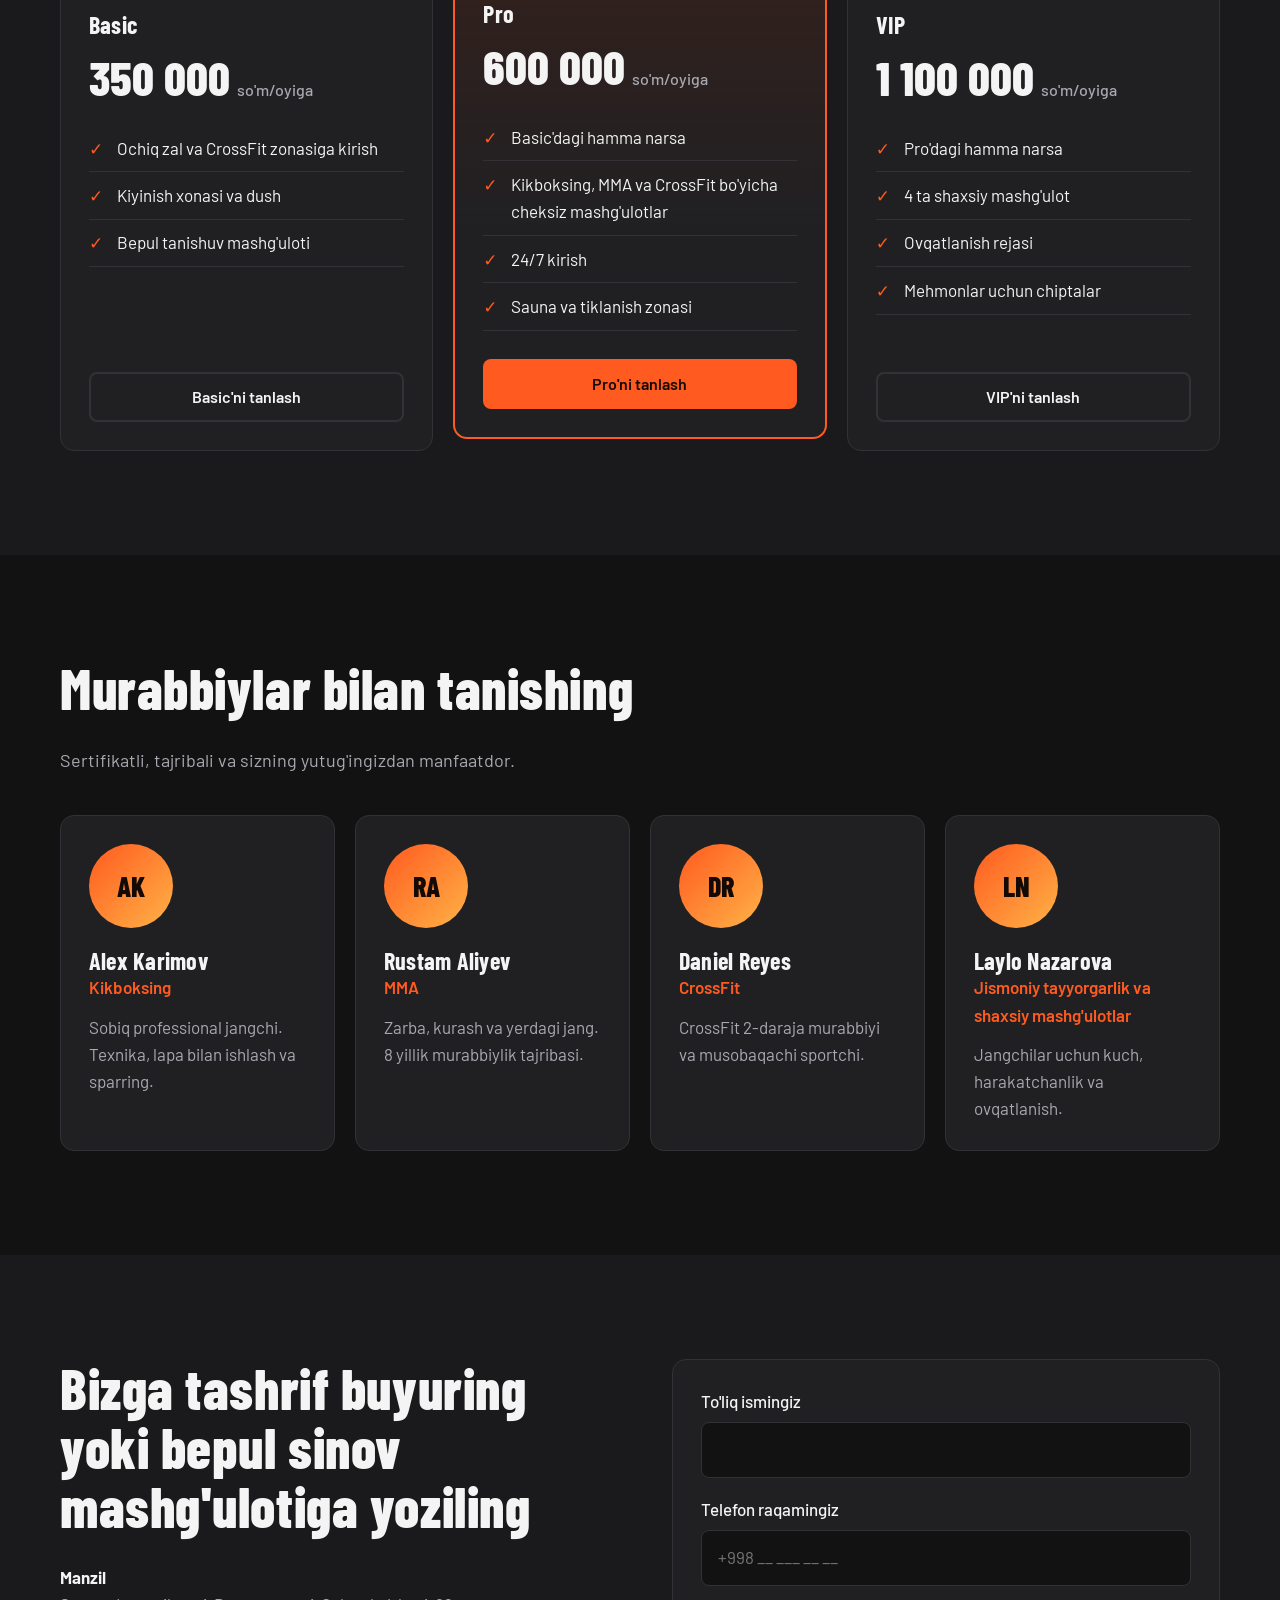
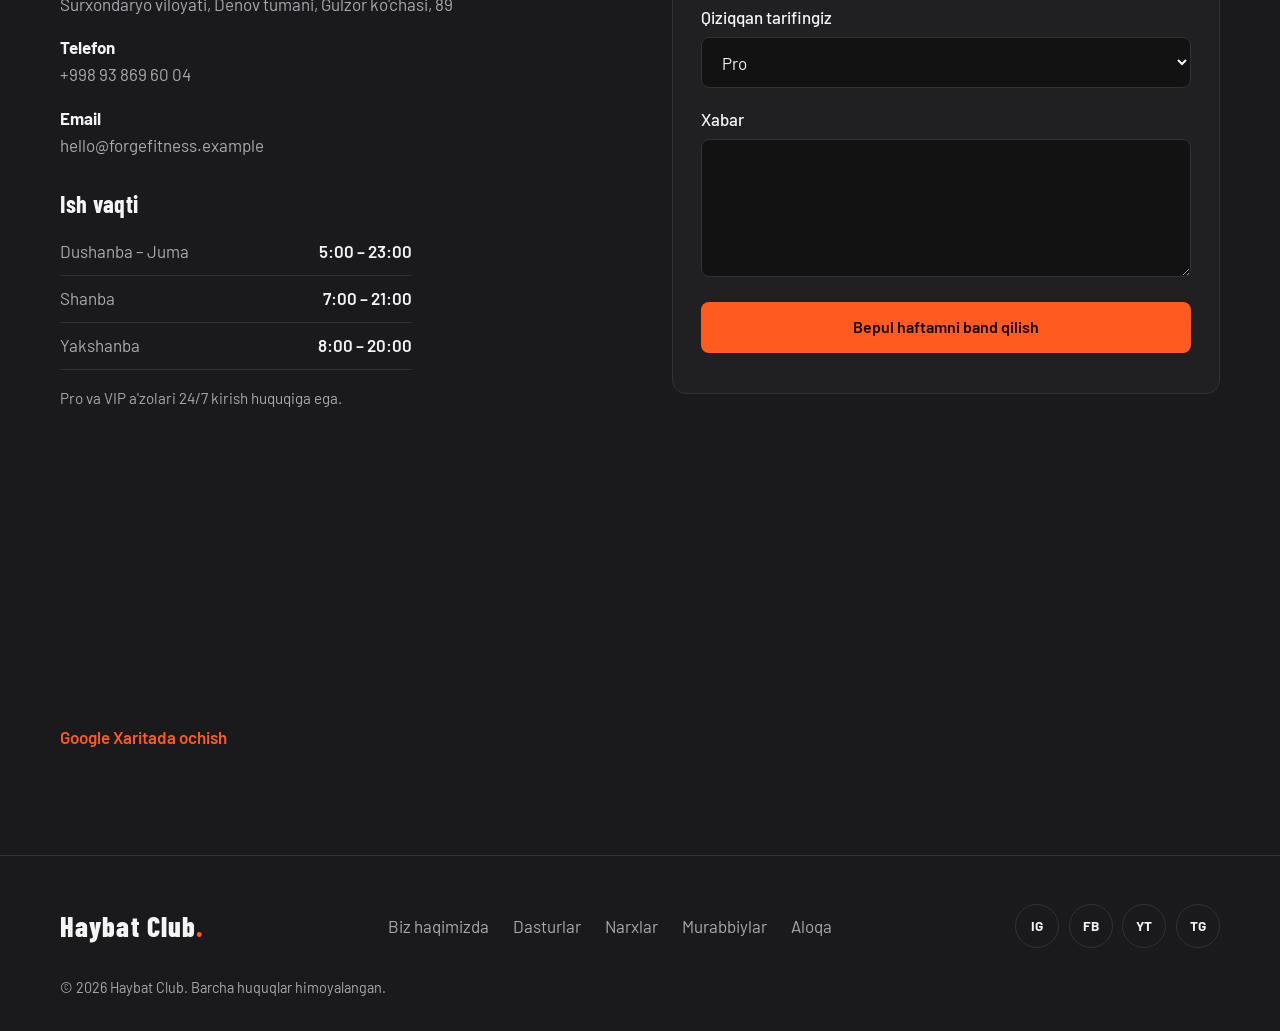
==== commit bdd73ab9: "Update index.html" ====
--- a/index.html
+++ b/index.html
@@ -3,8 +3,8 @@
 <head>
   <meta charset="UTF-8">
   <meta name="viewport" content="width=device-width, initial-scale=1">
-  <title>Haybat | Kikboksing, MMA va CrossFit</title>
-  <meta name="description" content="Tajribali murabbiylar bilan kikboksing, MMA va CrossFit bilan shug'ullaning. Boshlovchilar uchun ham mos. Bugunoq Haybat'ga qo'shiling.">
+  <title>Haybat Club | Kikboksing, MMA va CrossFit</title>
+  <meta name="description" content="Tajribali murabbiylar bilan kikboksing, MMA va CrossFit bilan shug'ullaning. Boshlovchilar uchun ham mos. Bugunoq Haybat Club'ga qo'shiling.">
 
   <!-- Fonts: Barlow Condensed (headlines) + Barlow (body). Fallbacks defined in CSS. -->
   <link rel="preconnect" href="https://fonts.googleapis.com">
@@ -12,6 +12,27 @@
   <link href="https://fonts.googleapis.com/css2?family=Barlow+Condensed:wght@600;700;800&family=Barlow:wght@400;500;600&display=swap" rel="stylesheet">
 
   <link rel="stylesheet" href="style.css">
+  <style>
+    /* Qo'shimcha dizayn: faqat yangi bo'limlar uchun (style.css ga tegilmagan) */
+    .price { font-size: 3rem; }
+    .price span { white-space: normal; }
+    .schedule-wrap { overflow-x: auto; border: 1px solid var(--border); border-radius: var(--radius); }
+    .schedule { width: 100%; min-width: 560px; border-collapse: collapse; background: var(--surface); }
+    .schedule th, .schedule td { padding: 0.9rem 1.1rem; text-align: left; border-bottom: 1px solid var(--border); }
+    .schedule thead th { font: 700 1.25rem var(--font-display); color: var(--accent); background: var(--bg); }
+    .schedule tbody th { font-weight: 600; color: var(--text); }
+    .schedule td { color: var(--muted); }
+    .schedule tr:last-child th, .schedule tr:last-child td { border-bottom: 0; }
+    .schedule .off { text-align: center; font-style: italic; }
+    .map { display: block; width: 100%; height: 280px; border: 0; border-radius: var(--radius); margin-top: 1.5rem; }
+    .map-link { display: inline-block; margin-top: 0.6rem; color: var(--accent); font-weight: 600; }
+    .form-note { margin: 0.75rem 0 0; font-size: 0.95rem; color: var(--accent); }
+    .float-actions { position: fixed; right: 14px; bottom: 14px; z-index: 90; display: flex; flex-direction: column; gap: 10px; }
+    .float-btn { display: flex; align-items: center; gap: 8px; padding: 0.8rem 1.1rem; border-radius: 999px; font-weight: 600; box-shadow: 0 6px 18px rgba(0, 0, 0, 0.45); transition: transform var(--ease); }
+    .float-btn:hover { transform: translateY(-2px); }
+    .float-call { background: var(--accent); color: var(--on-accent); }
+    .float-tg { background: #229ed9; color: #fff; }
+  </style>
 </head>
 <body>
 
@@ -20,7 +41,7 @@
   <!-- ============ HEADER / NAVIGATION ============ -->
   <header class="site-header">
     <div class="container header-inner">
-      <a href="#home" class="logo" aria-label="Haybat bosh sahifa">Haybat<span>.</span></a>
+      <a href="#home" class="logo" aria-label="Haybat Club bosh sahifa">Haybat Club<span>.</span></a>
 
       <!-- CSS-only mobile menu: the checkbox toggles the nav, no JavaScript needed -->
       <input type="checkbox" id="nav-toggle" class="nav-toggle" aria-label="Menyuni ochish va yopish">
@@ -30,6 +51,7 @@
         <ul>
           <li><a href="#about">Biz haqimizda</a></li>
           <li><a href="#programs">Dasturlar</a></li>
+          <li><a href="#schedule">Jadval</a></li>
           <li><a href="#pricing">Narxlar</a></li>
           <li><a href="#trainers">Murabbiylar</a></li>
           <li><a href="#contact">Aloqa</a></li>
@@ -68,7 +90,7 @@
       <div class="container about-grid">
         <div class="about-text">
           <h2>Jangchilar va sportchilar uchun yaratilgan zal</h2>
-          <p>Haybat'ni har bir a'zo o'z maqsadiga erishishi uchun murabbiy va mashq sheriklariga ega bo'lsin deb ochdik, bu birinchi mashg'ulot bo'ladimi yoki birinchi jang.</p>
+          <p>Haybat Club'ni har bir a'zo o'z maqsadiga erishishi uchun murabbiy va mashq sheriklariga ega bo'lsin deb ochdik, bu birinchi mashg'ulot bo'ladimi yoki birinchi jang.</p>
           <p>Ortiqcha shov-shuv yo'q. Faqat to'liq jang maydoni, CrossFit zonasi va sizni ismingiz bilan taniydigan murabbiylar. Boshlovchilar va musobaqachilar yonma-yon mashq qiladi.</p>
         </div>
 
@@ -121,8 +143,34 @@
       </div>
     </section>
 
+    <!-- ============ SCHEDULE ============ -->
+    <section id="schedule" class="section">
+      <div class="container">
+        <header class="section-head">
+          <h2>Dars jadvali</h2>
+          <p>Qulay vaqtni tanlang va keling. Birinchi mashg'ulot bepul.</p>
+        </header>
+        <div class="schedule-wrap">
+          <table class="schedule" aria-label="Haftalik dars jadvali">
+            <thead>
+              <tr><th scope="col">Kun</th><th scope="col">Kikboksing</th><th scope="col">MMA</th><th scope="col">CrossFit</th></tr>
+            </thead>
+            <tbody>
+              <tr><th scope="row">Dushanba</th><td>19:00</td><td>–</td><td>07:00, 18:00</td></tr>
+              <tr><th scope="row">Seshanba</th><td>–</td><td>20:00</td><td>07:00, 18:00</td></tr>
+              <tr><th scope="row">Chorshanba</th><td>19:00</td><td>–</td><td>07:00, 18:00</td></tr>
+              <tr><th scope="row">Payshanba</th><td>–</td><td>20:00</td><td>07:00, 18:00</td></tr>
+              <tr><th scope="row">Juma</th><td>19:00</td><td>–</td><td>07:00, 18:00</td></tr>
+              <tr><th scope="row">Shanba</th><td>11:00</td><td>12:30</td><td>10:00</td></tr>
+              <tr><th scope="row">Yakshanba</th><td class="off" colspan="3">Dam olish kuni</td></tr>
+            </tbody>
+          </table>
+        </div>
+      </div>
+    </section>
+
     <!-- ============ PRICING ============ -->
-    <section id="pricing" class="section">
+    <section id="pricing" class="section section-alt">
       <div class="container">
         <header class="section-head">
           <h2>A'zolik tarifini tanlang</h2>
@@ -134,7 +182,7 @@
           <!-- Basic -->
           <article class="card plan">
             <h3>Basic</h3>
-            <p class="price">$29<span>/oyiga</span></p>
+            <p class="price">350 000<span> so'm/oyiga</span></p>
             <ul class="plan-features">
               <li>Ochiq zal va CrossFit zonasiga kirish</li>
               <li>Kiyinish xonasi va dush</li>
@@ -147,7 +195,7 @@
           <article class="card plan plan-popular">
             <p class="badge">Eng ommabop</p>
             <h3>Pro</h3>
-            <p class="price">$49<span>/oyiga</span></p>
+            <p class="price">600 000<span> so'm/oyiga</span></p>
             <ul class="plan-features">
               <li>Basic'dagi hamma narsa</li>
               <li>Kikboksing, MMA va CrossFit bo'yicha cheksiz mashg'ulotlar</li>
@@ -160,7 +208,7 @@
           <!-- VIP -->
           <article class="card plan">
             <h3>VIP</h3>
-            <p class="price">$89<span>/oyiga</span></p>
+            <p class="price">1 100 000<span> so'm/oyiga</span></p>
             <ul class="plan-features">
               <li>Pro'dagi hamma narsa</li>
               <li>4 ta shaxsiy mashg'ulot</li>
@@ -175,7 +223,7 @@
     </section>
 
     <!-- ============ TRAINERS ============ -->
-    <section id="trainers" class="section section-alt">
+    <section id="trainers" class="section">
       <div class="container">
         <header class="section-head">
           <h2>Murabbiylar bilan tanishing</h2>
@@ -213,7 +261,7 @@
     </section>
 
     <!-- ============ CONTACT & LOCATION ============ -->
-    <section id="contact" class="section">
+    <section id="contact" class="section section-alt">
       <div class="container contact-grid">
 
         <div class="contact-info">
@@ -231,6 +279,9 @@
             <div><dt>Yakshanba</dt><dd>8:00 – 20:00</dd></div>
           </dl>
           <p class="note">Pro va VIP a'zolari 24/7 kirish huquqiga ega.</p>
+
+          <iframe class="map" title="Haybat Club zali xaritada" loading="lazy" referrerpolicy="no-referrer-when-downgrade" src="https://www.google.com/maps?q=Gulzor+ko%27chasi+89,+Denov,+Surxondaryo,+Uzbekistan&output=embed"></iframe>
+          <a class="map-link" href="https://www.google.com/maps/search/?api=1&query=Gulzor+ko%27chasi+89,+Denov,+Surxondaryo,+Uzbekistan" target="_blank" rel="noopener">Google Xaritada ochish</a>
         </div>
 
         <!-- Replace action with your form backend (Formspree, Netlify Forms, etc.) -->
@@ -240,8 +291,8 @@
             <input type="text" id="name" name="name" autocomplete="name" required>
           </div>
           <div class="field">
-            <label for="email">Email</label>
-            <input type="email" id="email" name="email" autocomplete="email" required>
+            <label for="phone">Telefon raqamingiz</label>
+            <input type="tel" id="phone" name="phone" autocomplete="tel" placeholder="+998 __ ___ __ __" required>
           </div>
           <div class="field">
             <label for="plan">Qiziqqan tarifingiz</label>
@@ -256,6 +307,7 @@
             <textarea id="message" name="message" rows="4"></textarea>
           </div>
           <button type="submit" class="btn btn-primary btn-block">Bepul haftamni band qilish</button>
+          <p class="form-note" role="status"></p>
         </form>
 
       </div>
@@ -266,7 +318,7 @@
   <!-- ============ FOOTER ============ -->
   <footer class="site-footer">
     <div class="container footer-inner">
-      <a href="#home" class="logo">Haybat<span>.</span></a>
+      <a href="#home" class="logo">Haybat Club<span>.</span></a>
 
       <ul class="footer-links">
         <li><a href="#about">Biz haqimizda</a></li>
@@ -281,12 +333,39 @@
         <li><a href="#" aria-label="Instagram">IG</a></li>
         <li><a href="#" aria-label="Facebook">FB</a></li>
         <li><a href="#" aria-label="YouTube">YT</a></li>
-        <li><a href="#" aria-label="Telegram">TG</a></li>
+        <li><a href="#" aria-label="Telegram" data-tg>TG</a></li>
       </ul>
 
-      <p class="copyright">&copy; 2026 Haybat. Barcha huquqlar himoyalangan.</p>
+      <p class="copyright">&copy; 2026 Haybat Club. Barcha huquqlar himoyalangan.</p>
     </div>
   </footer>
 
+  <!-- Suzuvchi tugmalar: qo'ng'iroq va Telegram -->
+  <div class="float-actions">
+    <a class="float-btn float-call" href="tel:+998938696004">📞 Qo'ng'iroq qilish</a>
+    <a class="float-btn float-tg" href="#" data-tg>✈ Telegramda yozish</a>
+  </div>
+
+  <script>
+    // Telegram foydalanuvchi nomini (@ belgisiz) shu yerga yozing. Masalan: "haybat_gym"
+    var TG_USER = "YOUR_USERNAME";
+    var tgUrl = "https://t.me/" + TG_USER;
+
+    document.querySelectorAll("[data-tg]").forEach(function (a) {
+      a.href = tgUrl; a.target = "_blank"; a.rel = "noopener";
+    });
+
+    // Forma: ma'lumotlar Telegramda tayyor xabar bo'lib ochiladi
+    document.querySelector(".contact-form").addEventListener("submit", function (e) {
+      e.preventDefault();
+      var v = function (id) { return document.getElementById(id).value.trim(); };
+      var text = "Salom! Haybat Club zaliga yozilmoqchiman.\nIsm: " + v("name") +
+                 "\nTelefon: " + v("phone") + "\nTarif: " + v("plan") +
+                 (v("message") ? "\nXabar: " + v("message") : "");
+      window.open(tgUrl + "?text=" + encodeURIComponent(text), "_blank");
+      document.querySelector(".form-note").textContent = "Telegram ochildi. Xabarni yuborish tugmasini bosing.";
+    });
+  </script>
+
 </body>
 </html>
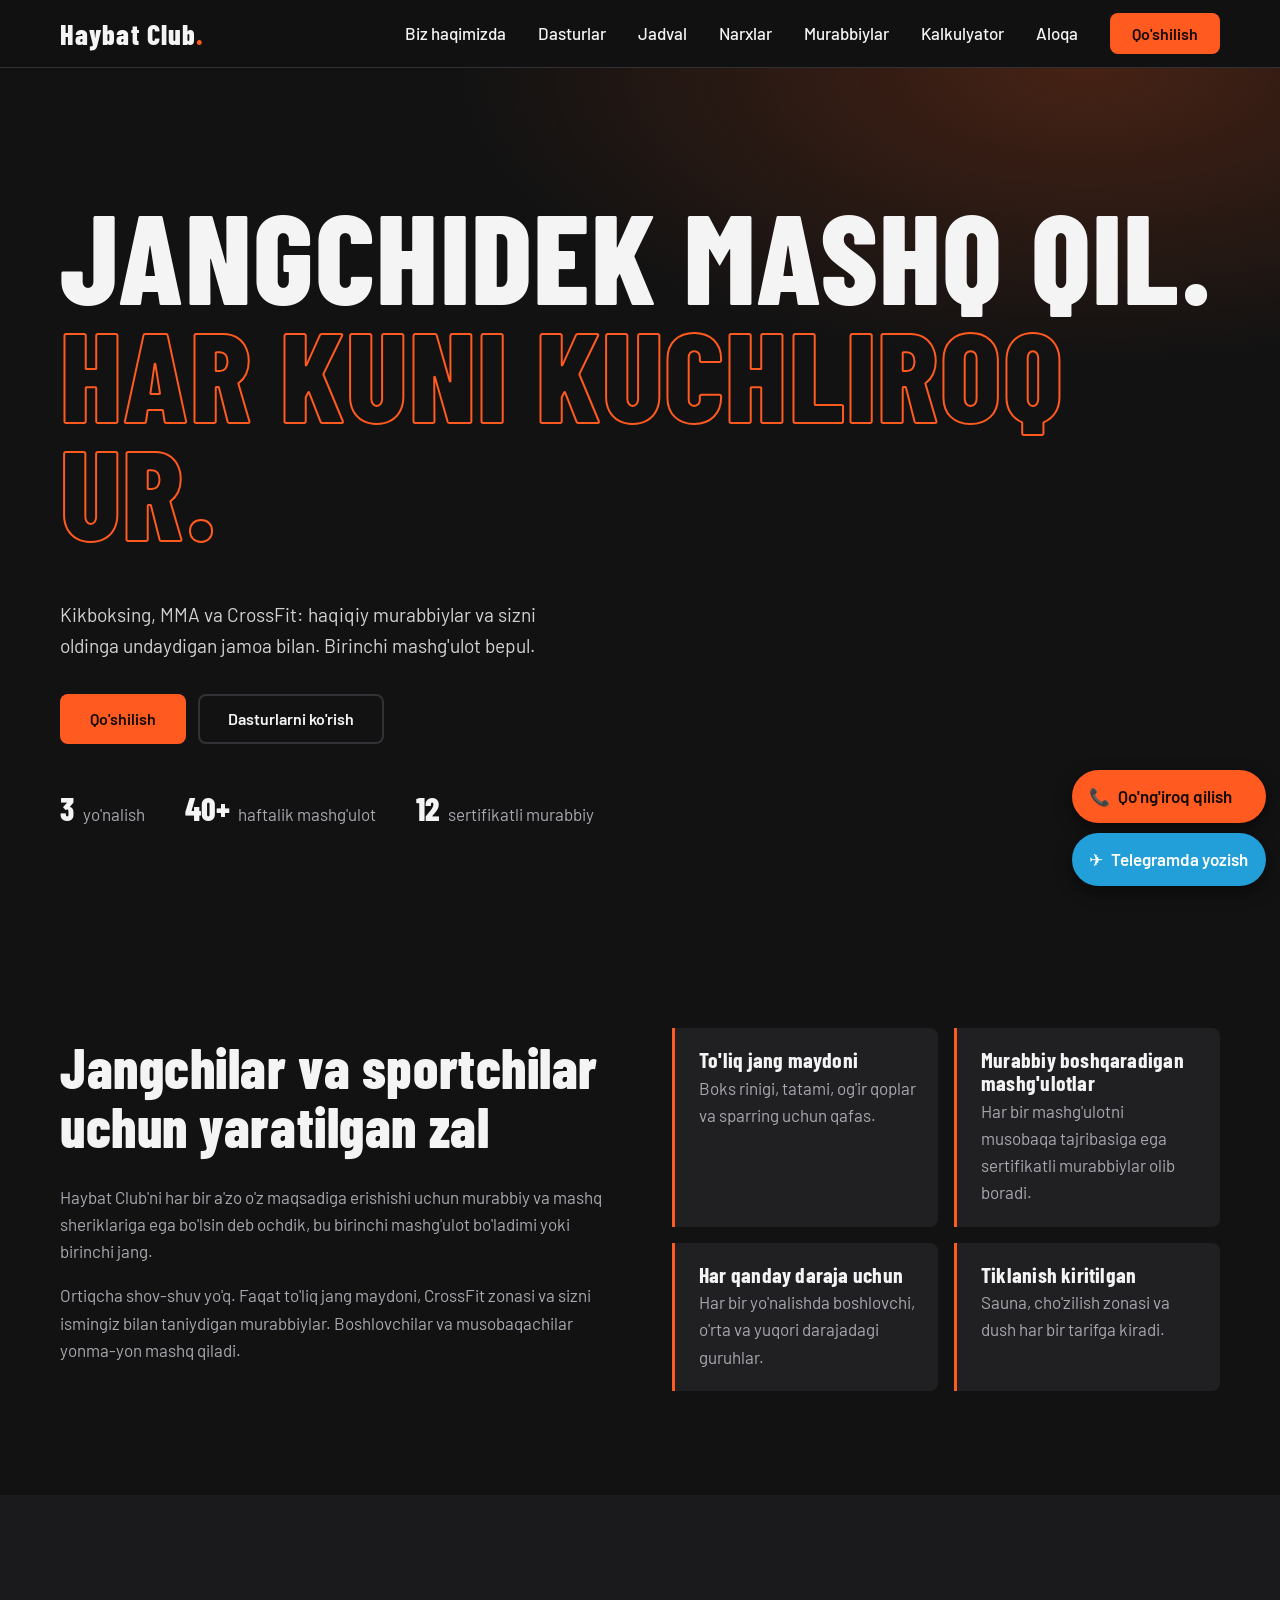
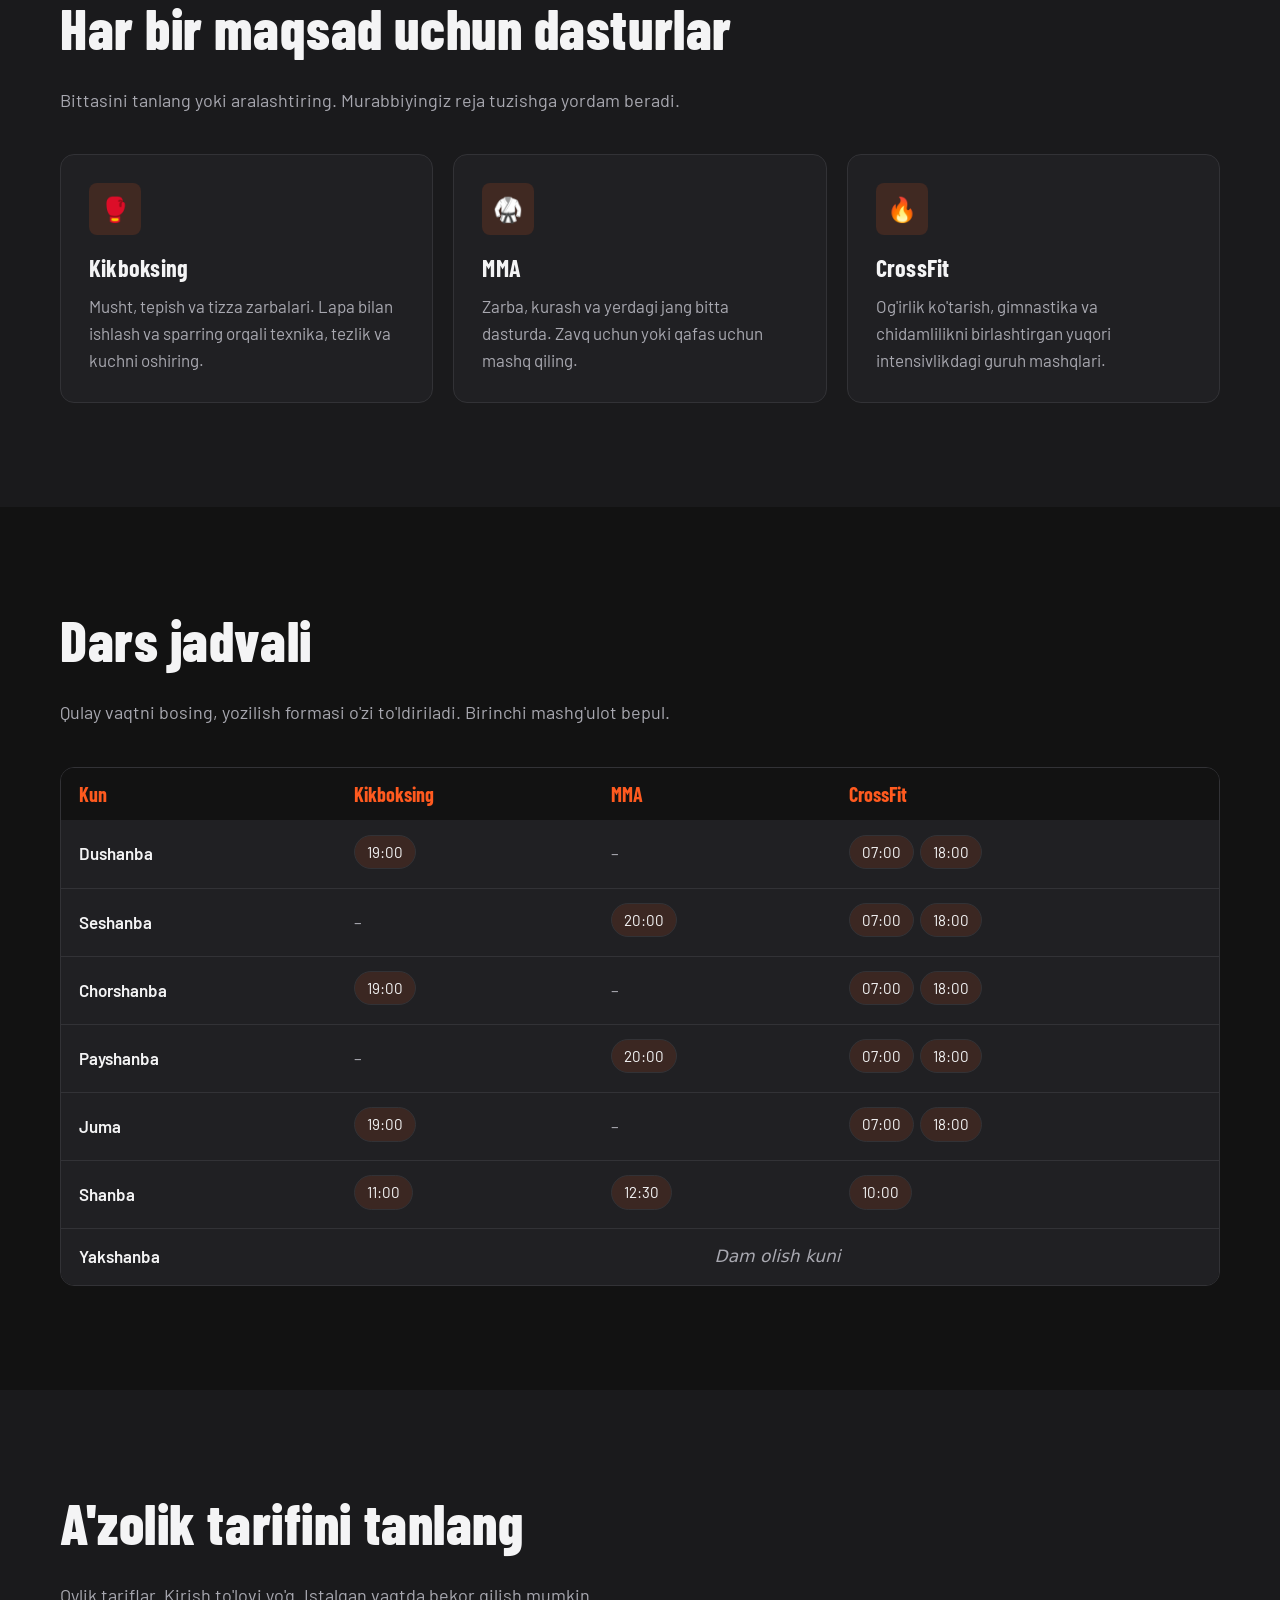
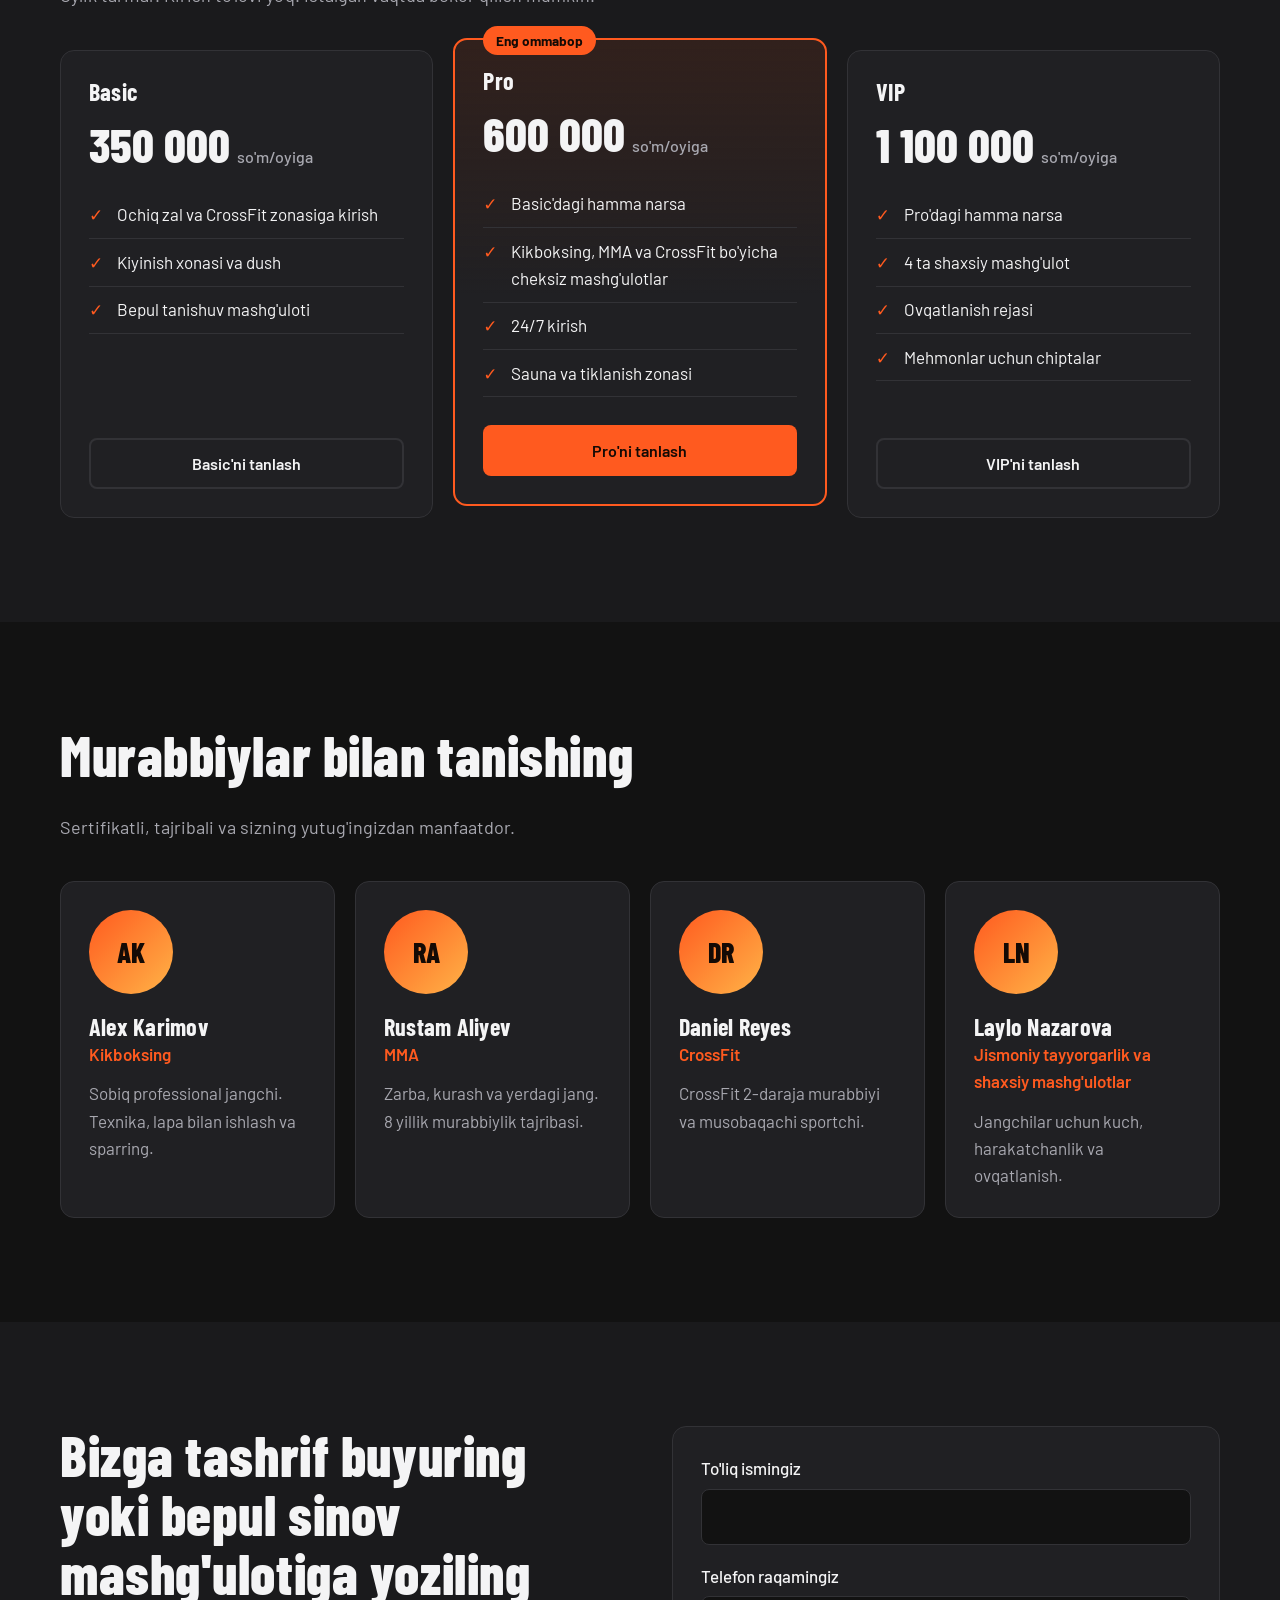
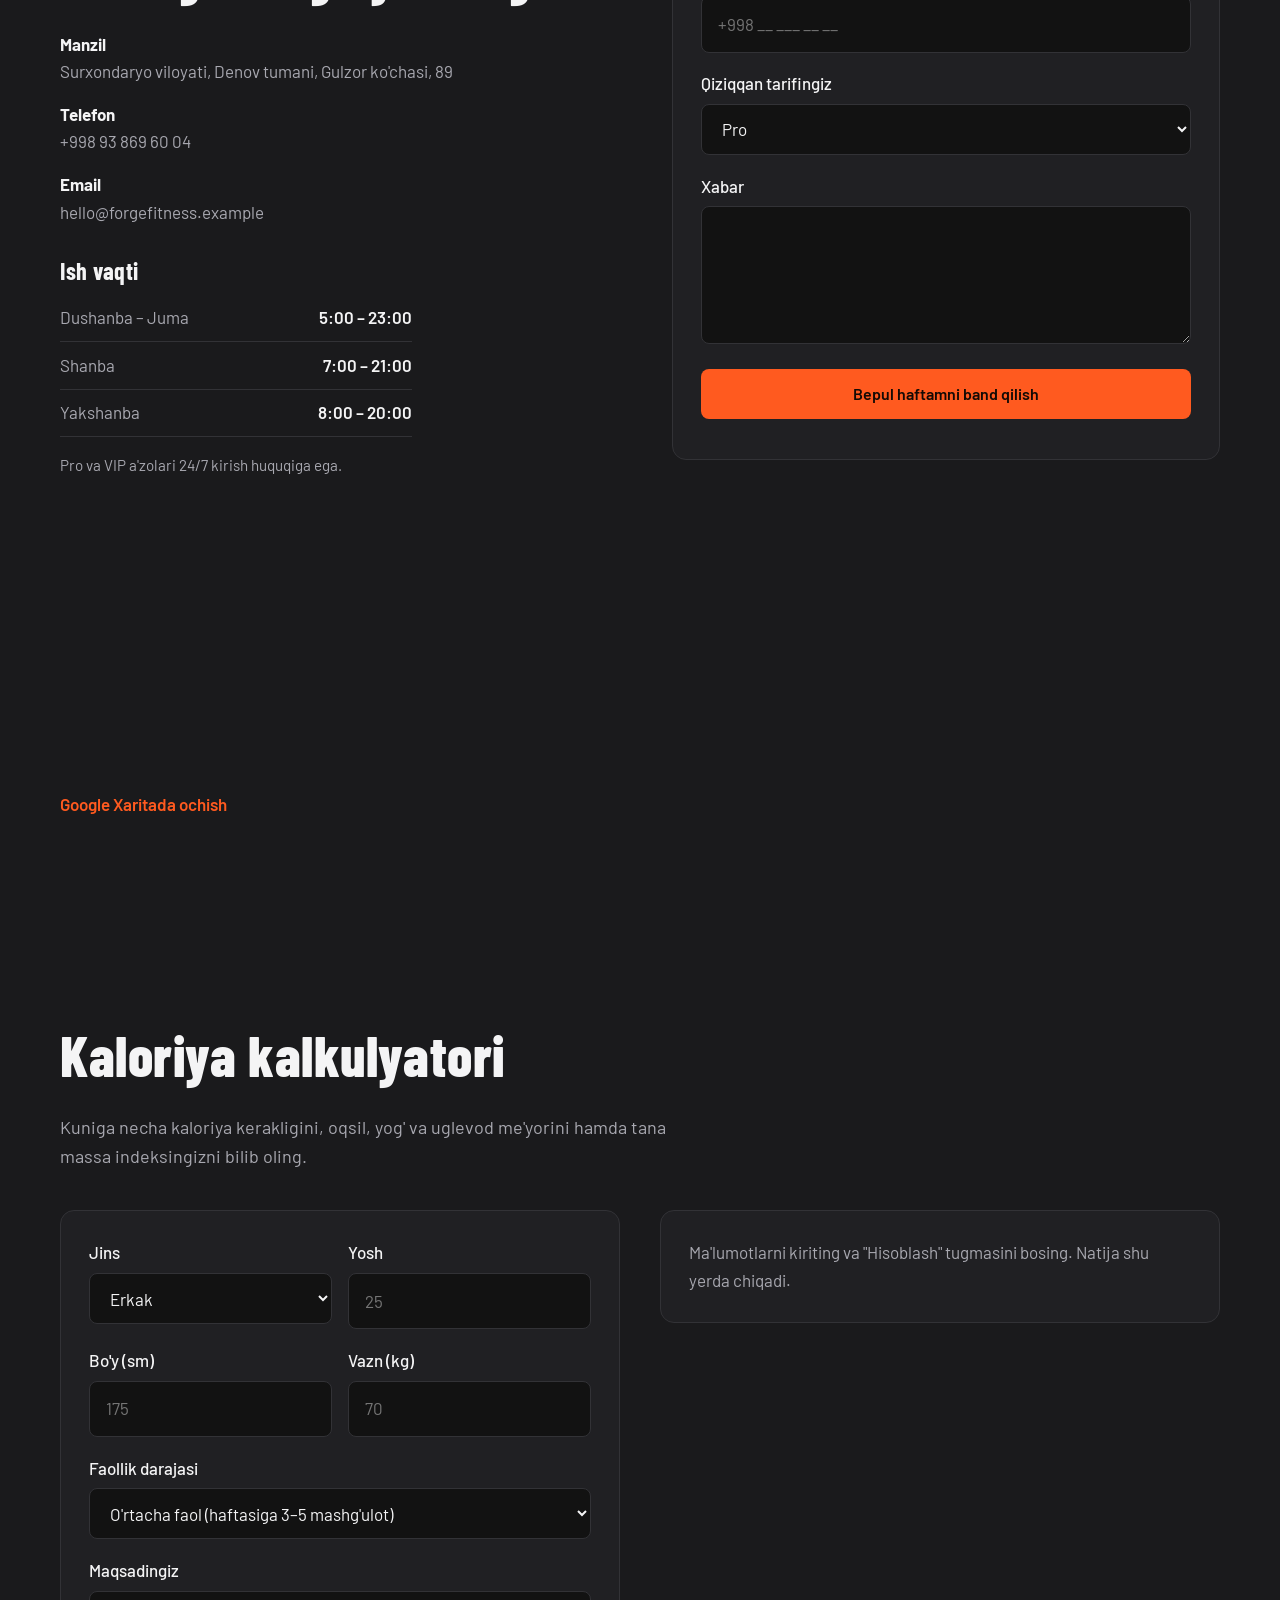
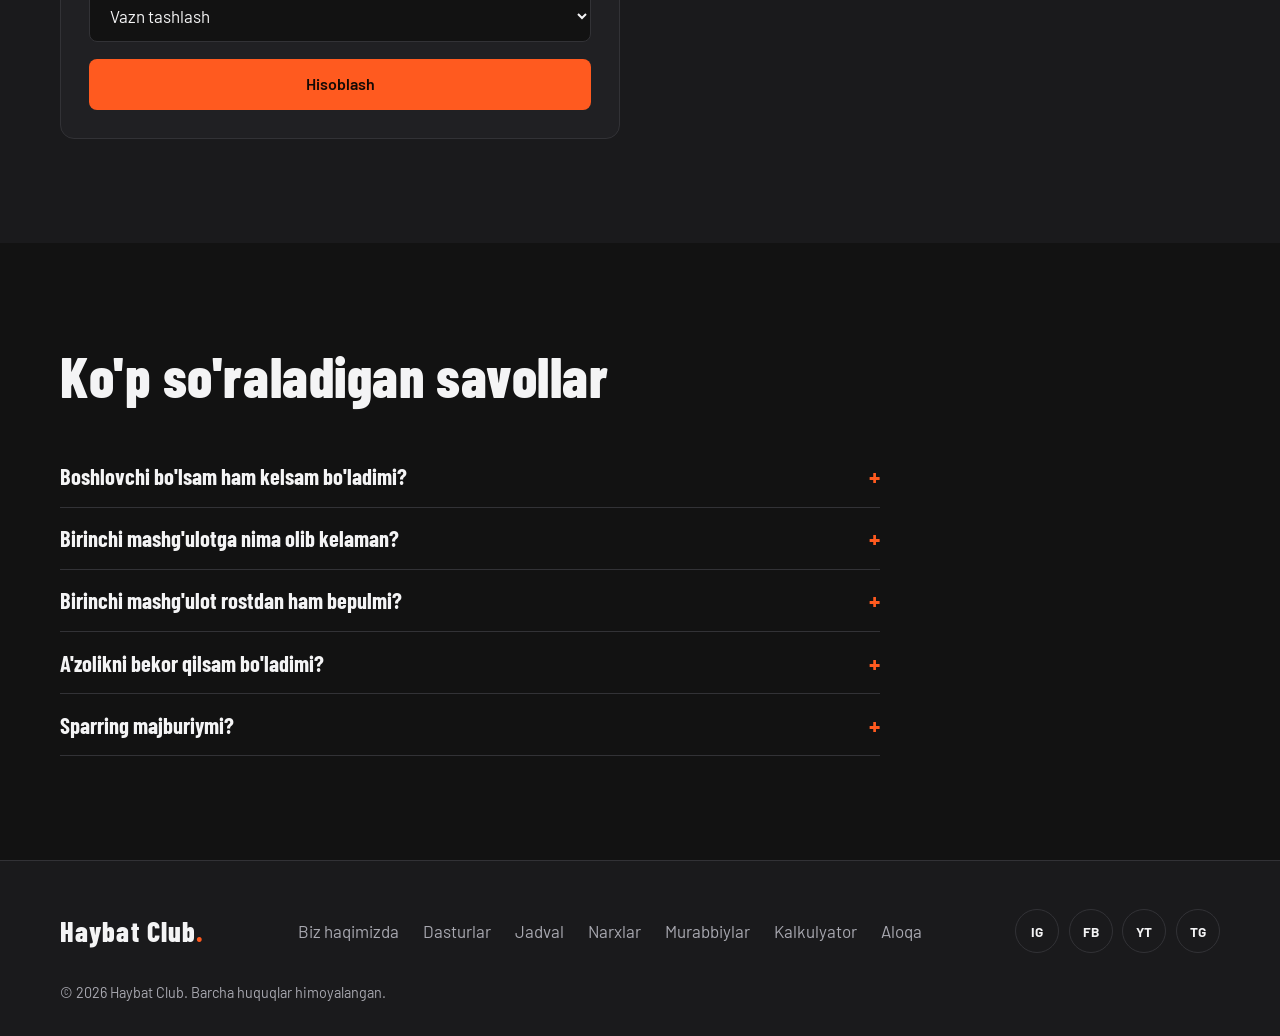
==== commit 7006ad91: "Update index.html" ====
--- a/index.html
+++ b/index.html
@@ -11,6 +11,13 @@
   <link rel="preconnect" href="https://fonts.gstatic.com" crossorigin>
   <link href="https://fonts.googleapis.com/css2?family=Barlow+Condensed:wght@600;700;800&family=Barlow:wght@400;500;600&display=swap" rel="stylesheet">
 
+  <meta name="theme-color" content="#121212">
+  <meta property="og:type" content="website">
+  <meta property="og:locale" content="uz_UZ">
+  <meta property="og:title" content="Haybat Club | Kikboksing, MMA va CrossFit">
+  <meta property="og:description" content="Haybat Club: haqiqiy murabbiylar bilan kikboksing, MMA va CrossFit. Birinchi mashg'ulot bepul.">
+  <link rel="icon" href="data:image/svg+xml,%3Csvg xmlns='http://www.w3.org/2000/svg' viewBox='0 0 100 100'%3E%3Ctext y='.9em' font-size='90'%3E🥊%3C/text%3E%3C/svg%3E">
+  <script>document.documentElement.classList.add("js");</script>
   <link rel="stylesheet" href="style.css">
   <style>
     /* Qo'shimcha dizayn: faqat yangi bo'limlar uchun (style.css ga tegilmagan) */
@@ -32,6 +39,61 @@
     .float-btn:hover { transform: translateY(-2px); }
     .float-call { background: var(--accent); color: var(--on-accent); }
     .float-tg { background: #229ed9; color: #fff; }
+
+    /* Tablet kengligida menyu sig'maydi: gamburger menyu */
+    @media (min-width: 900px) and (max-width: 1079px) {
+      .nav-toggle-label { display: grid; }
+      .main-nav { position: absolute; display: none; top: var(--header-h); left: 0; right: 0; background: var(--bg); border-bottom: 1px solid var(--border); }
+      .nav-toggle:checked ~ .main-nav { display: block; }
+      .main-nav ul { flex-direction: column; align-items: stretch; padding: 1rem 1.25rem 1.5rem; gap: 0.25rem; }
+      .main-nav a:not(.btn) { display: block; padding: 0.85rem 0; }
+      .main-nav .btn { margin-top: 0.75rem; width: 100%; }
+    }
+    @media (min-width: 1080px) and (max-width: 1219px) { .main-nav ul { gap: 1.1rem; } }
+
+    /* Telefonda suzuvchi tugmalar ixcham */
+    @media (max-width: 600px) {
+      .float-btn { width: 52px; height: 52px; padding: 0; justify-content: center; font-size: 1.4rem; }
+      .float-btn .lbl { display: none; }
+    }
+
+    /* Sahifa aylantirilganda paydo bo'lish */
+    .js .reveal { opacity: 0; translate: 0 24px; transition: opacity 0.6s ease, translate 0.6s ease, transform 0.25s ease, border-color 0.25s ease; }
+    .js .reveal.in { opacity: 1; translate: 0 0; }
+    @media (prefers-reduced-motion: reduce) { .js .reveal { opacity: 1; translate: none; } }
+
+    /* Jadvaldagi vaqt tugmalari */
+    .slot { background: rgba(255, 90, 31, 0.12); border: 1px solid var(--border); color: var(--text); border-radius: 999px; padding: 0.25rem 0.75rem; margin: 0 0.35rem 0.25rem 0; font: inherit; font-size: 0.95rem; cursor: pointer; transition: background var(--ease), border-color var(--ease); }
+    .slot:hover { background: var(--accent); border-color: var(--accent); color: var(--on-accent); }
+
+    /* Kaloriya kalkulyatori */
+    .calc-grid { display: grid; gap: 1.5rem; }
+    @media (min-width: 900px) { .calc-grid { grid-template-columns: 1fr 1fr; gap: 2.5rem; align-items: start; } }
+    .calc:hover, .calc-result:hover { transform: none; border-color: var(--border); }
+    .calc-fields { display: grid; grid-template-columns: 1fr 1fr; gap: 0 1rem; }
+    .calc-fields .span2 { grid-column: 1 / -1; }
+    .calc-hint { color: var(--muted); margin: 0; }
+    .calc-big { font: 800 4.5rem/1 var(--font-display); color: var(--accent); margin: 0.25rem 0 0; }
+    .calc-big small { font: 500 1.1rem var(--font-body); color: var(--muted); margin-left: 0.4rem; }
+    .calc-label { color: var(--muted); margin: 0 0 1rem; }
+    .macros { display: grid; grid-template-columns: repeat(3, 1fr); gap: 0.75rem; margin: 1.25rem 0; }
+    .macro { background: var(--bg); border: 1px solid var(--border); border-radius: var(--radius-sm); padding: 0.8rem; text-align: center; }
+    .macro strong { display: block; font: 800 1.8rem/1 var(--font-display); color: var(--text); }
+    .macro span { color: var(--muted); font-size: 0.9rem; }
+    .calc-rows div { display: flex; justify-content: space-between; gap: 1rem; padding: 0.6rem 0; border-bottom: 1px solid var(--border); }
+    .calc-rows dt { color: var(--muted); }
+    .calc-rows dd { margin: 0; font-weight: 600; text-align: right; }
+    .calc-rows { margin: 0 0 1rem; }
+    .calc-warn { color: #ffb347; }
+
+    /* Savol-javob */
+    .faq-list { max-width: 820px; }
+    .faq { border-bottom: 1px solid var(--border); padding: 1.1rem 0; }
+    .faq summary { cursor: pointer; list-style: none; display: flex; justify-content: space-between; gap: 1rem; font: 700 1.4rem var(--font-display); }
+    .faq summary::-webkit-details-marker { display: none; }
+    .faq summary::after { content: "+"; color: var(--accent); font-size: 1.6rem; line-height: 1; }
+    .faq[open] summary::after { content: "–"; }
+    .faq p { margin: 0.75rem 0 0; }
   </style>
 </head>
 <body>
@@ -54,6 +116,7 @@
           <li><a href="#schedule">Jadval</a></li>
           <li><a href="#pricing">Narxlar</a></li>
           <li><a href="#trainers">Murabbiylar</a></li>
+          <li><a href="#calculator">Kalkulyator</a></li>
           <li><a href="#contact">Aloqa</a></li>
           <li><a href="#pricing" class="btn btn-primary btn-sm">Qo'shilish</a></li>
         </ul>
@@ -148,7 +211,7 @@
       <div class="container">
         <header class="section-head">
           <h2>Dars jadvali</h2>
-          <p>Qulay vaqtni tanlang va keling. Birinchi mashg'ulot bepul.</p>
+          <p>Qulay vaqtni bosing, yozilish formasi o'zi to'ldiriladi. Birinchi mashg'ulot bepul.</p>
         </header>
         <div class="schedule-wrap">
           <table class="schedule" aria-label="Haftalik dars jadvali">
@@ -280,8 +343,8 @@
           </dl>
           <p class="note">Pro va VIP a'zolari 24/7 kirish huquqiga ega.</p>
 
-          <iframe class="map" title="Haybat Club zali xaritada" loading="lazy" referrerpolicy="no-referrer-when-downgrade" src="https://www.google.com/maps?q=Gulzor+ko%27chasi+89,+Denov,+Surxondaryo,+Uzbekistan&output=embed"></iframe>
-          <a class="map-link" href="https://www.google.com/maps/search/?api=1&query=Gulzor+ko%27chasi+89,+Denov,+Surxondaryo,+Uzbekistan" target="_blank" rel="noopener">Google Xaritada ochish</a>
+          <iframe class="map" title="Haybat Club zali xaritada" loading="lazy" referrerpolicy="no-referrer-when-downgrade" src="https://www.google.com/maps/embed?pb=!1m14!1m8!1m3!1d518.0407072479769!2d67.88041299363118!3d38.28043071398848!3m2!1i1024!2i768!4f13.1!3m3!1m2!1s0x38b511f4cc61a38d%3A0xb1c02a2d58586c1c!2sZo'r%20Market!5e1!3m2!1suz!2sus!4v1792017372498!5m2!1suz!2sus"></iframe>
+          <a class="map-link" href="https://www.google.com/maps/search/?api=1&query=38.28043071,67.88041299" target="_blank" rel="noopener">Google Xaritada ochish</a>
         </div>
 
         <!-- Replace action with your form backend (Formspree, Netlify Forms, etc.) -->
@@ -313,6 +376,65 @@
       </div>
     </section>
 
+    <!-- ============ CALORIE CALCULATOR ============ -->
+    <section id="calculator" class="section section-alt">
+      <div class="container">
+        <header class="section-head">
+          <h2>Kaloriya kalkulyatori</h2>
+          <p>Kuniga necha kaloriya kerakligini, oqsil, yog' va uglevod me'yorini hamda tana massa indeksingizni bilib oling.</p>
+        </header>
+        <div class="calc-grid">
+          <form id="calc-form" class="calc card">
+            <div class="calc-fields">
+              <div class="field"><label for="c-sex">Jins</label>
+                <select id="c-sex"><option value="m">Erkak</option><option value="f">Ayol</option></select></div>
+              <div class="field"><label for="c-age">Yosh</label>
+                <input id="c-age" type="number" inputmode="numeric" min="14" max="80" placeholder="25" required></div>
+              <div class="field"><label for="c-h">Bo'y (sm)</label>
+                <input id="c-h" type="number" inputmode="numeric" min="120" max="220" placeholder="175" required></div>
+              <div class="field"><label for="c-w">Vazn (kg)</label>
+                <input id="c-w" type="number" inputmode="decimal" min="30" max="250" step="0.1" placeholder="70" required></div>
+              <div class="field span2"><label for="c-act">Faollik darajasi</label>
+                <select id="c-act">
+                  <option value="1.2">Deyarli harakatsiz (o'tirib ishlash)</option>
+                  <option value="1.375">Yengil faol (haftasiga 1–3 mashg'ulot)</option>
+                  <option value="1.55" selected>O'rtacha faol (haftasiga 3–5 mashg'ulot)</option>
+                  <option value="1.725">Juda faol (haftasiga 6–7 mashg'ulot)</option>
+                  <option value="1.9">Professional sportchi (kuniga 2 mashg'ulot)</option>
+                </select></div>
+              <div class="field span2"><label for="c-goal">Maqsadingiz</label>
+                <select id="c-goal"><option value="lose">Vazn tashlash</option><option value="keep">Vaznni saqlash</option><option value="gain">Massa yig'ish</option></select></div>
+            </div>
+            <button type="submit" class="btn btn-primary btn-block">Hisoblash</button>
+          </form>
+
+          <div id="calc-result" class="calc-result card" aria-live="polite">
+            <p class="calc-hint">Ma'lumotlarni kiriting va "Hisoblash" tugmasini bosing. Natija shu yerda chiqadi.</p>
+          </div>
+        </div>
+      </div>
+    </section>
+
+    <!-- ============ FAQ ============ -->
+    <section id="faq" class="section">
+      <div class="container">
+        <header class="section-head">
+          <h2>Ko'p so'raladigan savollar</h2>
+        </header>
+        <div class="faq-list">
+          <details class="faq"><summary>Boshlovchi bo'lsam ham kelsam bo'ladimi?</summary>
+            <p>Ha. Har bir yo'nalishda boshlovchilar guruhi bor, murabbiy sizni noldan o'rgatadi.</p></details>
+          <details class="faq"><summary>Birinchi mashg'ulotga nima olib kelaman?</summary>
+            <p>Qulay sport kiyimi, sport poyabzali, suv va sochiq kifoya. Qolganini murabbiy aytadi.</p></details>
+          <details class="faq"><summary>Birinchi mashg'ulot rostdan ham bepulmi?</summary>
+            <p>Ha, birinchi mashg'ulot bepul va hech qanday majburiyat yo'q.</p></details>
+          <details class="faq"><summary>A'zolikni bekor qilsam bo'ladimi?</summary>
+            <p>Ha, istalgan vaqtda. Kirish to'lovi yo'q, to'lov har oy uchun alohida.</p></details>
+          <details class="faq"><summary>Sparring majburiymi?</summary>
+            <p>Yo'q. Sparring faqat xohlovchilar uchun, murabbiy nazorati va himoya vositalari bilan o'tadi.</p></details>
+        </div>
+      </div>
+    </section>
   </main>
 
   <!-- ============ FOOTER ============ -->
@@ -323,8 +445,10 @@
       <ul class="footer-links">
         <li><a href="#about">Biz haqimizda</a></li>
         <li><a href="#programs">Dasturlar</a></li>
+        <li><a href="#schedule">Jadval</a></li>
         <li><a href="#pricing">Narxlar</a></li>
         <li><a href="#trainers">Murabbiylar</a></li>
+        <li><a href="#calculator">Kalkulyator</a></li>
         <li><a href="#contact">Aloqa</a></li>
       </ul>
 
@@ -342,13 +466,13 @@
 
   <!-- Suzuvchi tugmalar: qo'ng'iroq va Telegram -->
   <div class="float-actions">
-    <a class="float-btn float-call" href="tel:+998938696004">📞 Qo'ng'iroq qilish</a>
-    <a class="float-btn float-tg" href="#" data-tg>✈ Telegramda yozish</a>
+    <a class="float-btn float-call" href="tel:+998938696004"><span class="ico">📞</span><span class="lbl">Qo'ng'iroq qilish</span></a>
+    <a class="float-btn float-tg" href="#" data-tg><span class="ico">✈</span><span class="lbl">Telegramda yozish</span></a>
   </div>
 
   <script>
-    // Telegram foydalanuvchi nomini (@ belgisiz) shu yerga yozing. Masalan: "haybat_gym"
-    var TG_USER = "YOUR_USERNAME";
+    // Telegram akkaunti (@ belgisiz)
+    var TG_USER = "islombekprogrammer";
     var tgUrl = "https://t.me/" + TG_USER;
 
     document.querySelectorAll("[data-tg]").forEach(function (a) {
@@ -365,6 +489,100 @@
       window.open(tgUrl + "?text=" + encodeURIComponent(text), "_blank");
       document.querySelector(".form-note").textContent = "Telegram ochildi. Xabarni yuborish tugmasini bosing.";
     });
+
+    // Menyu havolasi bosilganda telefonda menyu yopiladi
+    document.querySelectorAll(".main-nav a").forEach(function (a) {
+      a.addEventListener("click", function () { document.getElementById("nav-toggle").checked = false; });
+    });
+
+    // Paydo bo'lish animatsiyasi
+    var io = "IntersectionObserver" in window ? new IntersectionObserver(function (es) {
+      es.forEach(function (e) { if (e.isIntersecting) { e.target.classList.add("in"); io.unobserve(e.target); } });
+    }, { threshold: 0.12 }) : null;
+    document.querySelectorAll(".card, .feature, .section-head, .about-text, .schedule-wrap, .faq-list").forEach(function (el) {
+      el.classList.add("reveal");
+      if (io) io.observe(el); else el.classList.add("in");
+    });
+
+    // Raqamlar sanab chiqadi
+    document.querySelectorAll(".hero-stats strong").forEach(function (el) {
+      var end = parseInt(el.textContent, 10), suf = el.textContent.replace(/[0-9]/g, ""), t0 = null;
+      if (!end || matchMedia("(prefers-reduced-motion: reduce)").matches) return;
+      function step(ts) {
+        t0 = t0 || ts;
+        var k = Math.min((ts - t0) / 1200, 1);
+        el.textContent = Math.round(end * (1 - Math.pow(1 - k, 3))) + suf;
+        if (k < 1) requestAnimationFrame(step);
+      }
+      requestAnimationFrame(step);
+    });
+
+    // Jadvaldagi vaqtni bossa, forma to'ldiriladi
+    function fillMessage(t) {
+      document.getElementById("message").value = t;
+      document.getElementById("contact").scrollIntoView({ behavior: "smooth" });
+      setTimeout(function () { document.getElementById("name").focus({ preventScroll: true }); }, 700);
+    }
+    var heads = [].map.call(document.querySelectorAll(".schedule thead th"), function (th) { return th.textContent; });
+    document.querySelectorAll(".schedule tbody tr").forEach(function (tr) {
+      var day = tr.querySelector("th").textContent;
+      tr.querySelectorAll("td").forEach(function (td, i) {
+        if (td.classList.contains("off")) return;
+        var times = td.textContent.split(",").map(function (t) { return t.trim(); }).filter(function (t) { return /\d/.test(t); });
+        if (!times.length) return;
+        td.textContent = "";
+        times.forEach(function (t) {
+          var b = document.createElement("button");
+          b.type = "button"; b.className = "slot"; b.textContent = t;
+          b.addEventListener("click", function () { fillMessage("Mashg'ulot: " + heads[i + 1] + ", " + day + " " + t); });
+          td.appendChild(b);
+        });
+      });
+    });
+
+    // Kaloriya kalkulyatori (Mifflin-St Jeor formulasi)
+    var fmt = function (n) { return Math.round(n).toLocaleString("ru-RU"); };
+    document.getElementById("calc-form").addEventListener("submit", function (e) {
+      e.preventDefault();
+      var g = function (id) { return parseFloat(document.getElementById(id).value); };
+      var sex = document.getElementById("c-sex").value, goal = document.getElementById("c-goal").value;
+      var age = g("c-age"), h = g("c-h"), w = g("c-w"), f = g("c-act");
+      var out = document.getElementById("calc-result");
+      if (!(age >= 14 && age <= 80 && h >= 120 && h <= 220 && w >= 30 && w <= 250)) {
+        out.innerHTML = '<p class="calc-warn">Qiymatlarni tekshiring: yosh 14–80, bo\'y 120–220 sm, vazn 30–250 kg bo\'lishi kerak.</p>';
+        return;
+      }
+      var bmr = 10 * w + 6.25 * h - 5 * age + (sex === "m" ? 5 : -161);
+      var tdee = bmr * f;
+      var k = { lose: 0.85, keep: 1, gain: 1.1 }[goal];
+      var target = tdee * k;
+      var protein = Math.round(w * { lose: 2, keep: 1.6, gain: 1.8 }[goal]);
+      var fat = Math.round(target * 0.25 / 9);
+      var carbs = Math.max(0, Math.round((target - protein * 4 - fat * 9) / 4));
+      var bmi = w / Math.pow(h / 100, 2);
+      var cat = bmi < 18.5 ? "Vazn yetishmaydi" : bmi < 25 ? "Me'yorda" : bmi < 30 ? "Ortiqcha vazn" : "Semizlik";
+      var goalText = { lose: "vazn tashlash", keep: "vaznni saqlash", gain: "massa yig'ish" }[goal];
+      var note = (goal === "lose" && target < bmr) ? '<p class="calc-warn">Diqqat: natija bazal almashinuvdan past. Bunday ovqatlanishdan oldin mutaxassis bilan maslahatlashing.</p>' : "";
+      out.innerHTML =
+        '<p class="calc-label">Maqsad: ' + goalText + '. Kunlik me\'yor:</p>' +
+        '<p class="calc-big">' + fmt(target) + '<small>kkal</small></p>' +
+        '<div class="macros">' +
+          '<div class="macro"><strong>' + protein + ' g</strong><span>Oqsil</span></div>' +
+          '<div class="macro"><strong>' + carbs + ' g</strong><span>Uglevod</span></div>' +
+          '<div class="macro"><strong>' + fat + ' g</strong><span>Yog\'</span></div>' +
+        '</div>' +
+        '<dl class="calc-rows">' +
+          '<div><dt>Tinch holatdagi sarf (BMR)</dt><dd>' + fmt(bmr) + ' kkal</dd></div>' +
+          '<div><dt>Vaznni ushlab turish uchun</dt><dd>' + fmt(tdee) + ' kkal</dd></div>' +
+          '<div><dt>Tana massa indeksi (BMI)</dt><dd>' + bmi.toFixed(1) + ' (' + cat + ')</dd></div>' +
+          '<div><dt>Kunlik suv</dt><dd>~' + (w * 0.035).toFixed(1) + ' litr</dd></div>' +
+        '</dl>' + note +
+        '<p class="calc-hint">Bu taxminiy hisob va shifokor maslahatini o\'rnini bosmaydi.</p>' +
+        '<button type="button" id="calc-send" class="btn btn-ghost btn-block" style="margin-top:1rem">Murabbiyga yozilish</button>';
+      document.getElementById("calc-send").addEventListener("click", function () {
+        fillMessage("Kaloriya kalkulyatori natijasi: maqsad - " + goalText + ", kuniga " + fmt(target) + " kkal (oqsil " + protein + " g, uglevod " + carbs + " g, yog' " + fat + " g). Menga mos reja kerak.");
+      });
+    });
   </script>
 
 </body>
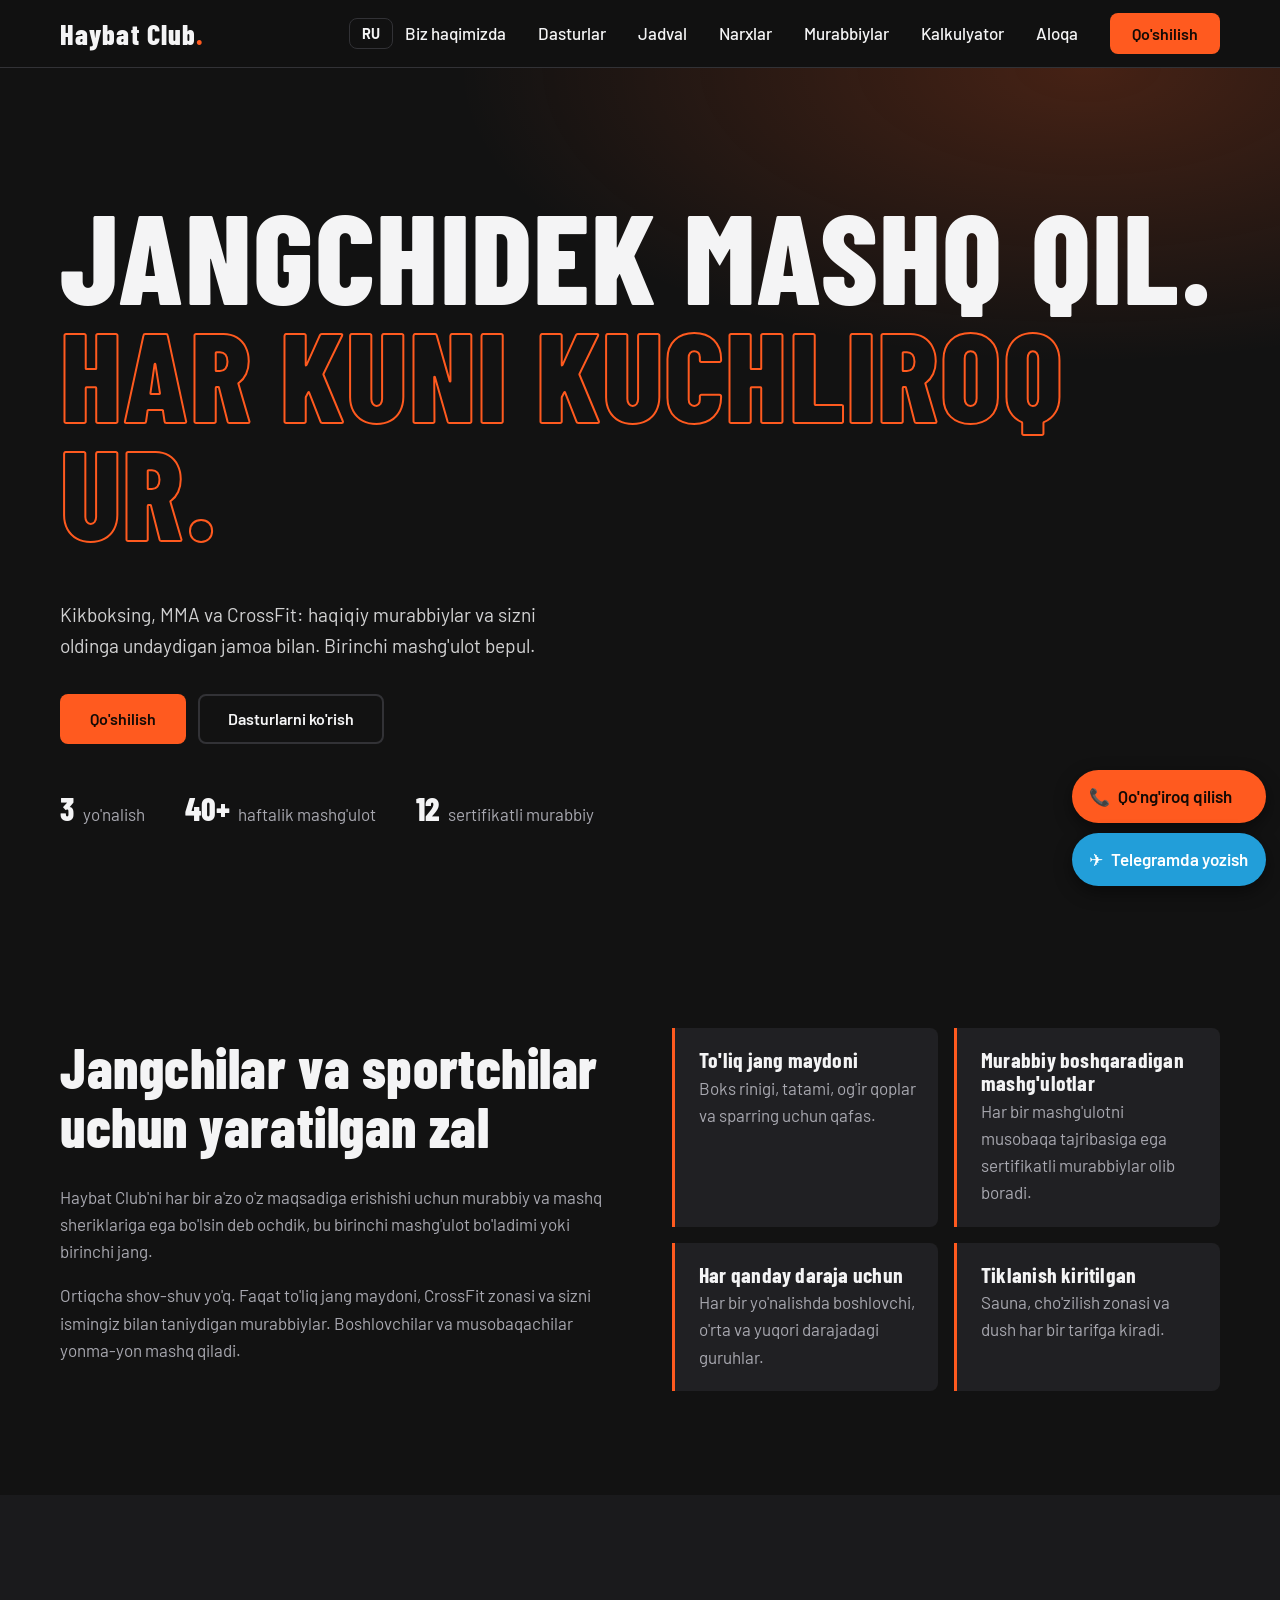
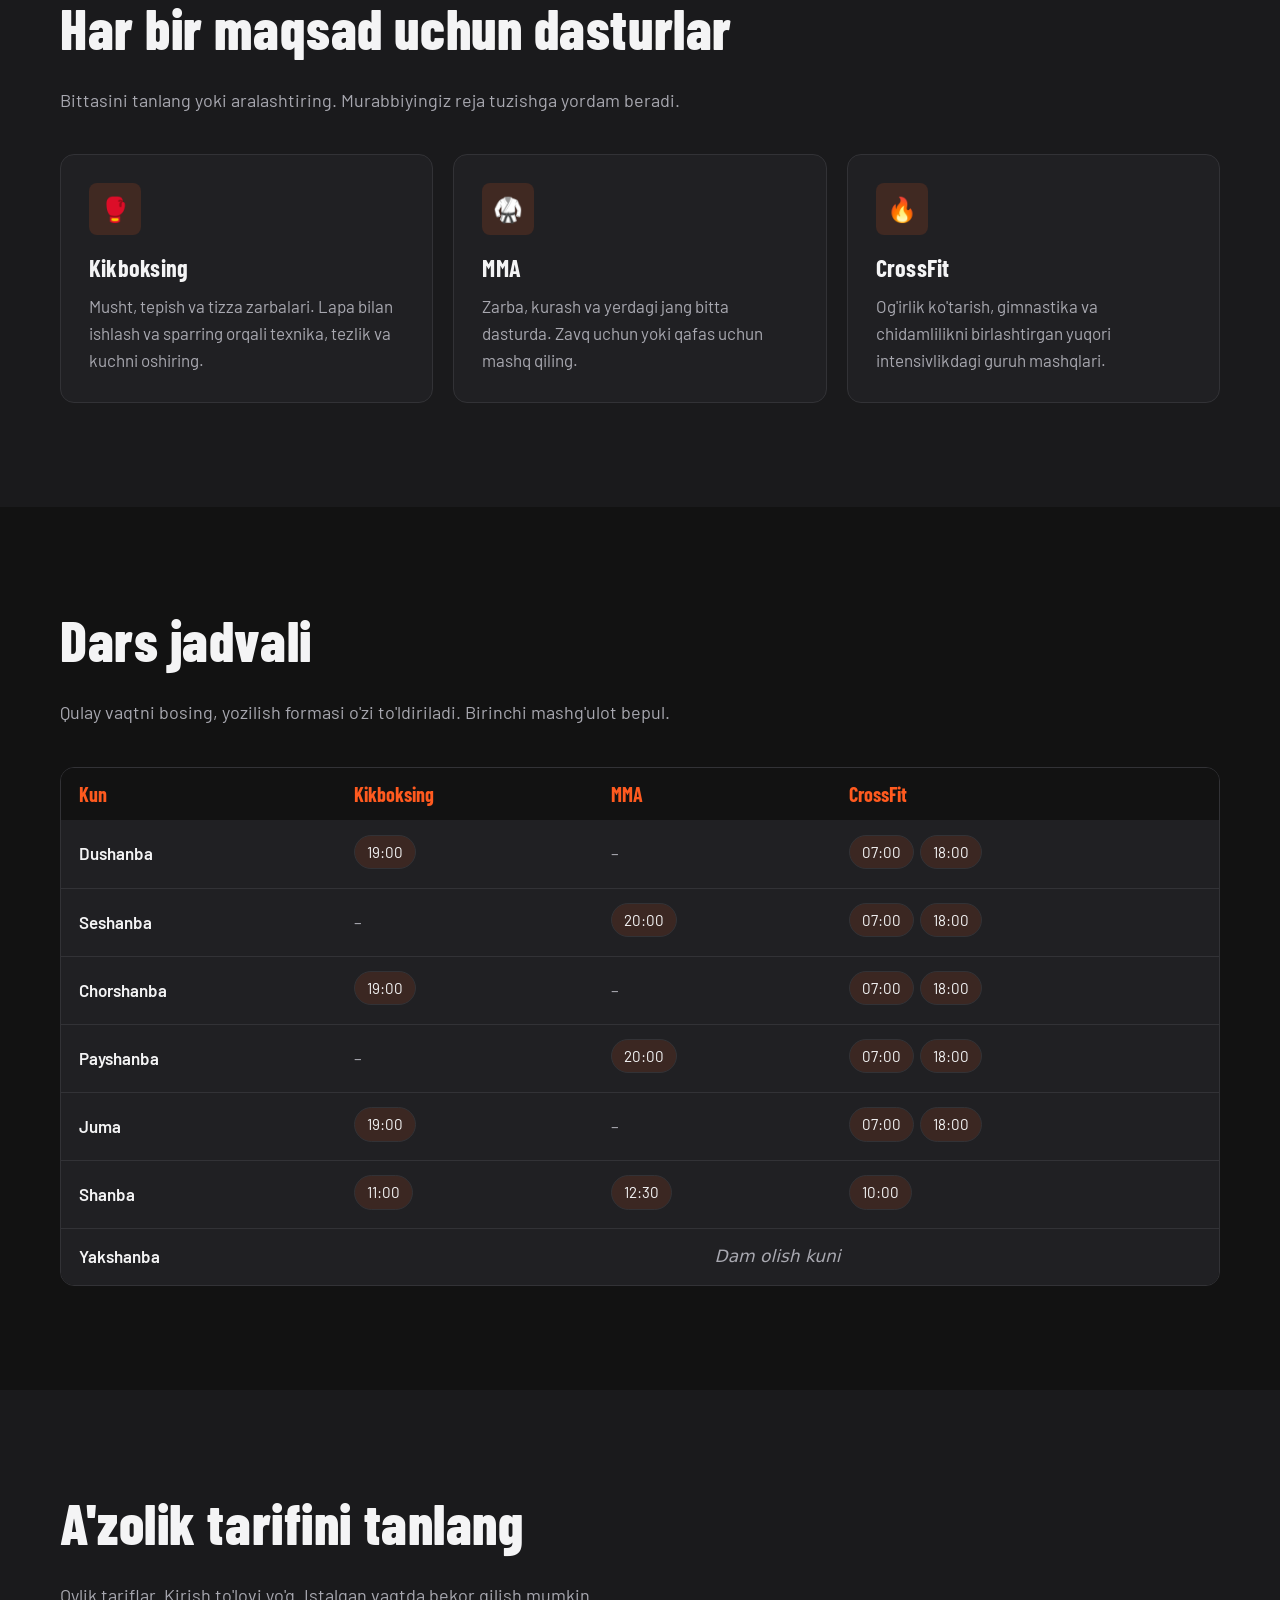
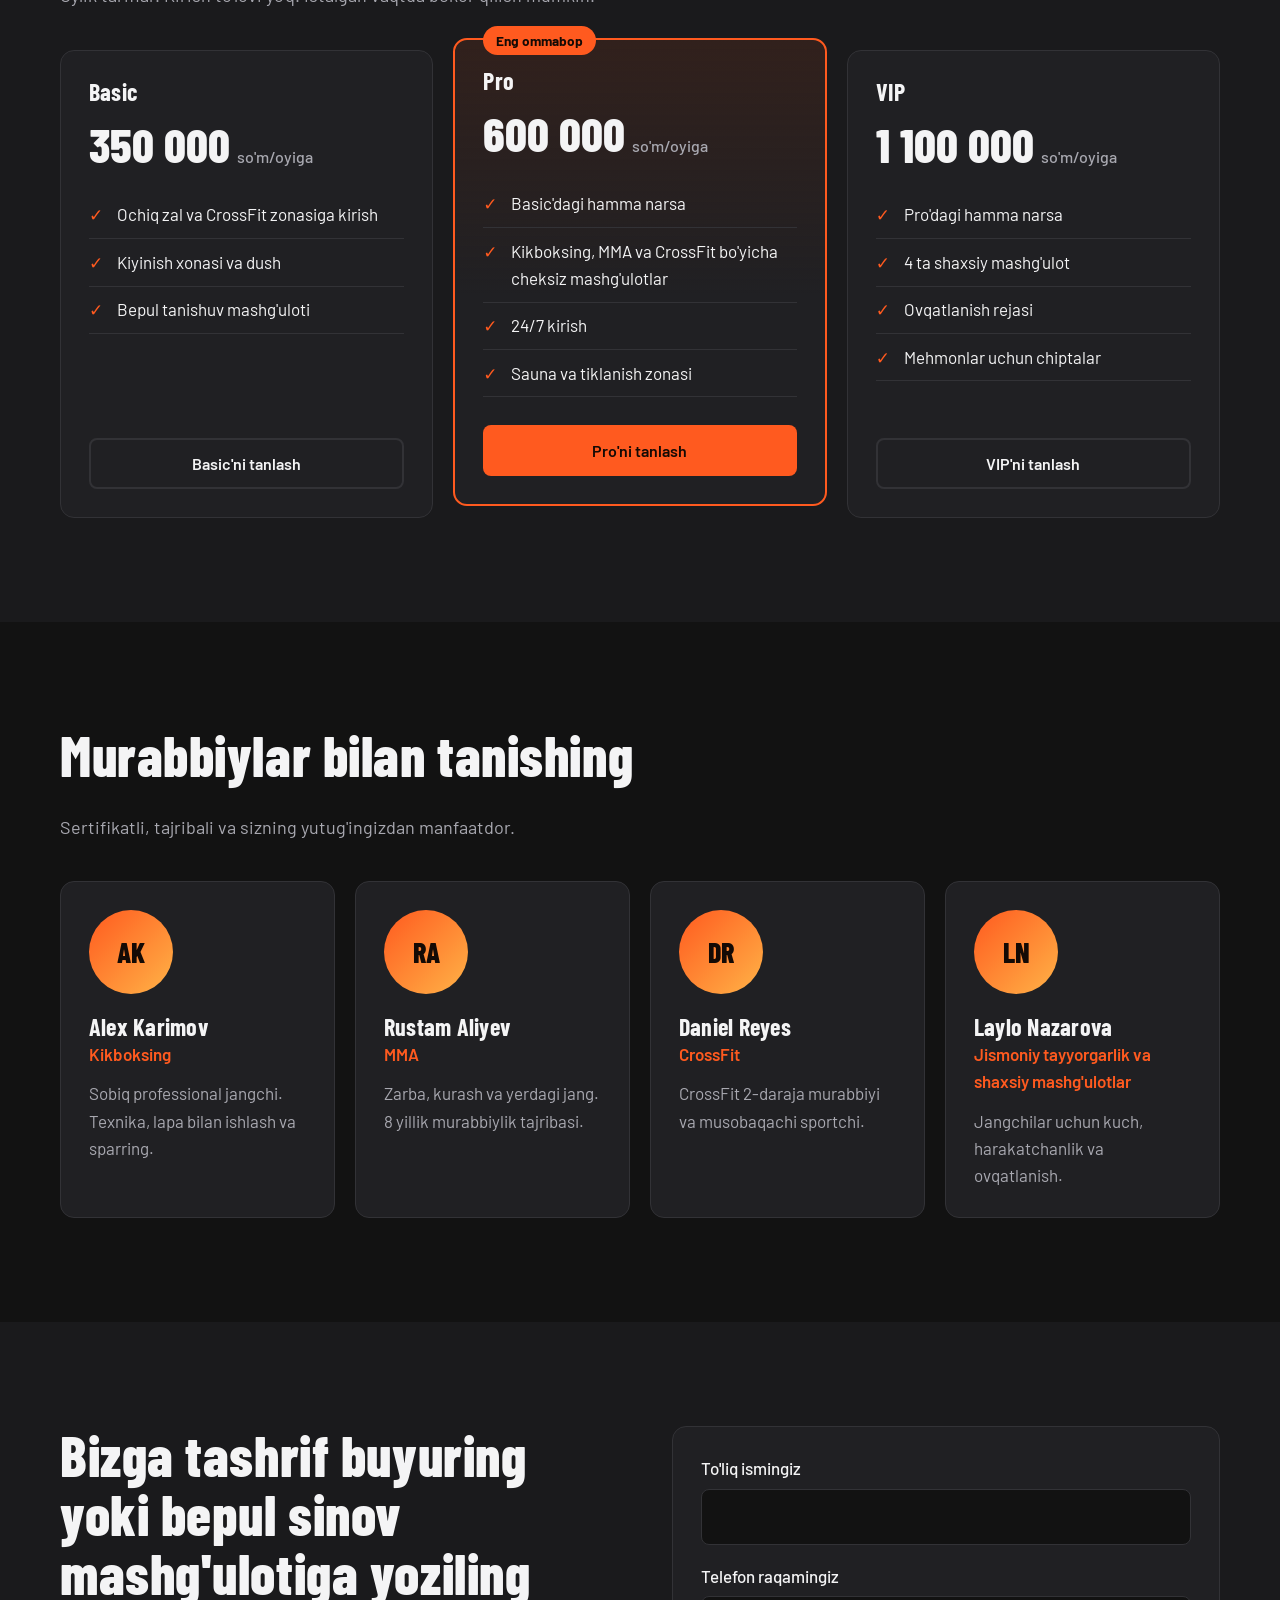
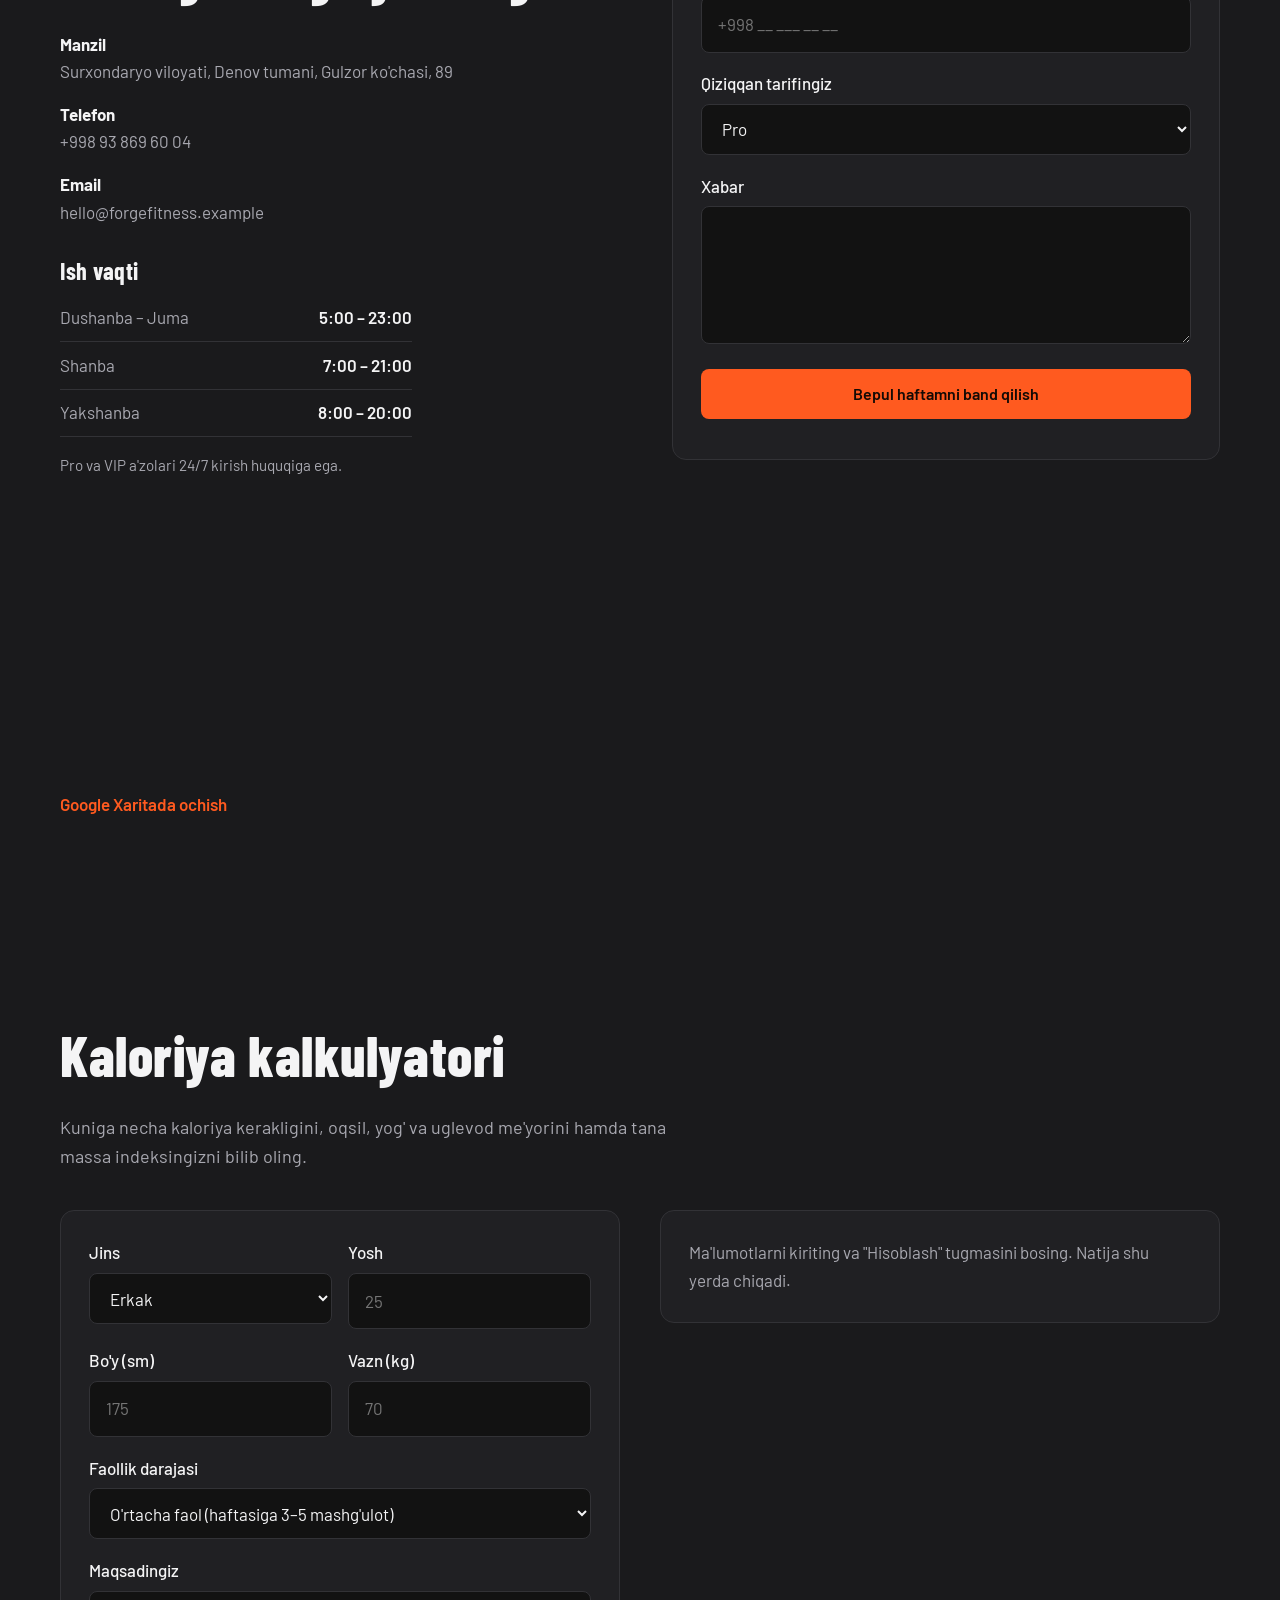
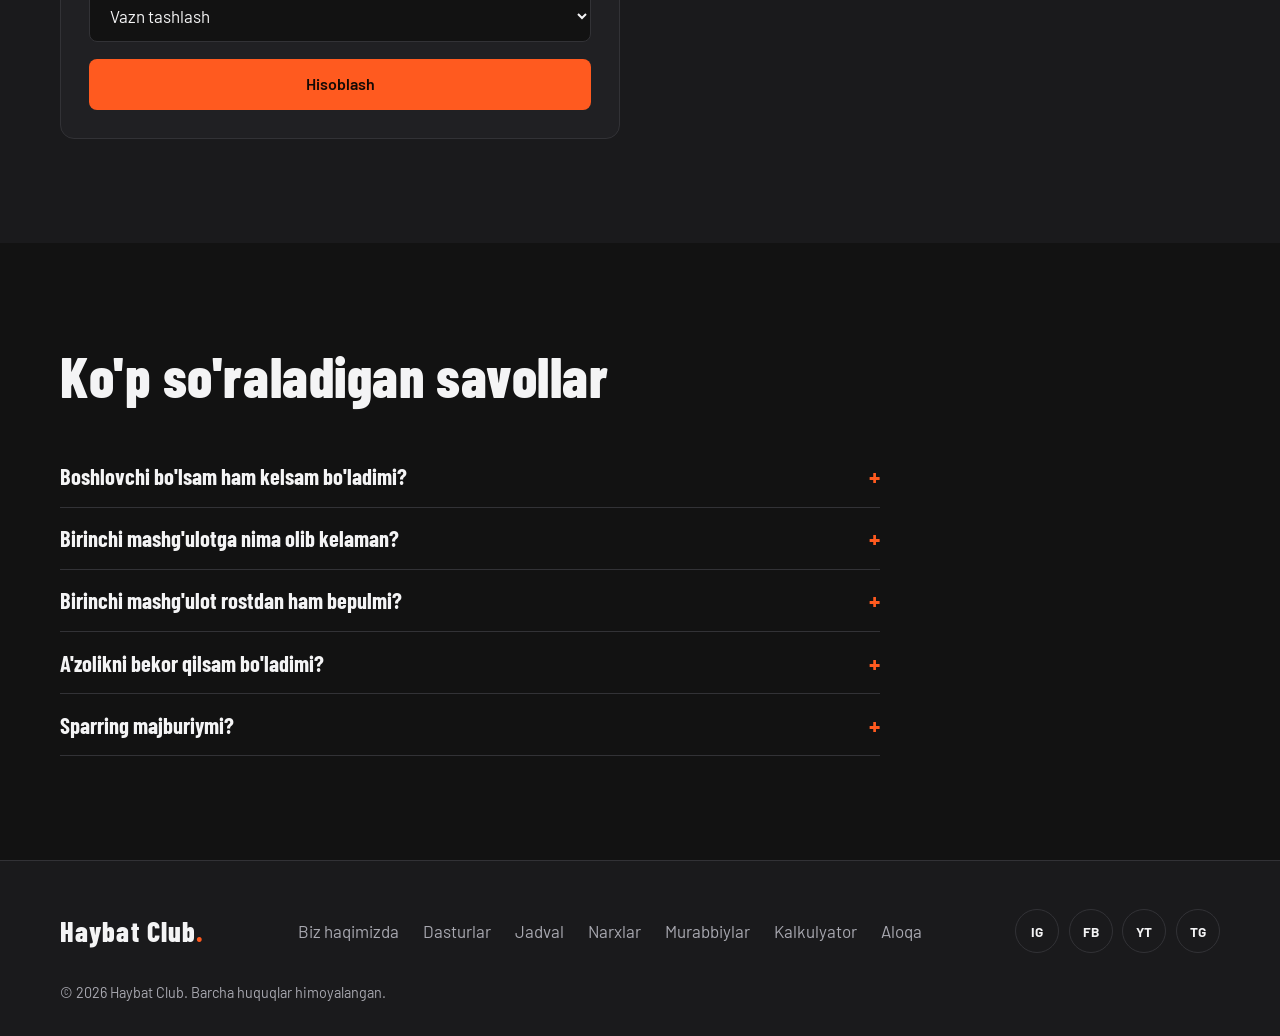
==== commit 887d5d93: "Update index.html" ====
--- a/index.html
+++ b/index.html
@@ -94,6 +94,10 @@
     .faq summary::after { content: "+"; color: var(--accent); font-size: 1.6rem; line-height: 1; }
     .faq[open] summary::after { content: "–"; }
     .faq p { margin: 0.75rem 0 0; }
+
+    /* Til tugmasi */
+    .lang-btn { margin-left: auto; margin-right: 0.75rem; background: transparent; color: var(--text); border: 1px solid var(--border); border-radius: var(--radius-sm); padding: 0.4rem 0.75rem; font: 700 0.9rem var(--font-body); cursor: pointer; transition: border-color var(--ease), color var(--ease); }
+    .lang-btn:hover { border-color: var(--accent); color: var(--accent); }
   </style>
 </head>
 <body>
@@ -104,6 +108,8 @@
   <header class="site-header">
     <div class="container header-inner">
       <a href="#home" class="logo" aria-label="Haybat Club bosh sahifa">Haybat Club<span>.</span></a>
+
+      <button type="button" id="lang-btn" class="lang-btn" aria-label="Til / Язык">RU</button>
 
       <!-- CSS-only mobile menu: the checkbox toggles the nav, no JavaScript needed -->
       <input type="checkbox" id="nav-toggle" class="nav-toggle" aria-label="Menyuni ochish va yopish">
@@ -483,11 +489,11 @@
     document.querySelector(".contact-form").addEventListener("submit", function (e) {
       e.preventDefault();
       var v = function (id) { return document.getElementById(id).value.trim(); };
-      var text = "Salom! Haybat Club zaliga yozilmoqchiman.\nIsm: " + v("name") +
-                 "\nTelefon: " + v("phone") + "\nTarif: " + v("plan") +
-                 (v("message") ? "\nXabar: " + v("message") : "");
+      var text = tr("Salom! Haybat Club zaliga yozilmoqchiman.") + "\n" + tr("Ism") + ": " + v("name") +
+                 "\n" + tr("Telefon") + ": " + v("phone") + "\n" + tr("Tarif") + ": " + v("plan") +
+                 (v("message") ? "\n" + tr("Xabar") + ": " + v("message") : "");
       window.open(tgUrl + "?text=" + encodeURIComponent(text), "_blank");
-      document.querySelector(".form-note").textContent = "Telegram ochildi. Xabarni yuborish tugmasini bosing.";
+      document.querySelector(".form-note").textContent = tr("Telegram ochildi. Xabarni yuborish tugmasini bosing.");
     });
 
     // Menyu havolasi bosilganda telefonda menyu yopiladi
@@ -534,55 +540,217 @@
         times.forEach(function (t) {
           var b = document.createElement("button");
           b.type = "button"; b.className = "slot"; b.textContent = t;
-          b.addEventListener("click", function () { fillMessage("Mashg'ulot: " + heads[i + 1] + ", " + day + " " + t); });
+          b.addEventListener("click", function () { fillMessage(tr("Mashg'ulot") + ": " + tr(heads[i + 1]) + ", " + tr(day) + " " + t); });
           td.appendChild(b);
         });
       });
     });
 
-    // Kaloriya kalkulyatori (Mifflin-St Jeor formulasi)
+    // ===== Tarjima (O'zbek <-> Rus) =====
+    var lang = "uz";
+    var RU = {
+      "Haybat Club | Kikboksing, MMA va CrossFit": "Haybat Club | Кикбоксинг, MMA и CrossFit",
+      "Haybat Club: haqiqiy murabbiylar bilan kikboksing, MMA va CrossFit. Birinchi mashg'ulot bepul.": "Haybat Club: кикбоксинг, MMA и CrossFit с настоящими тренерами. Первое занятие бесплатно.",
+      "Tajribali murabbiylar bilan kikboksing, MMA va CrossFit bilan shug'ullaning. Boshlovchilar uchun ham mos. Bugunoq Haybat Club'ga qo'shiling.": "Занимайтесь кикбоксингом, MMA и CrossFit с опытными тренерами. Подходит и новичкам. Присоединяйтесь к Haybat Club уже сегодня.",
+      "Asosiy qismga o'tish": "Перейти к содержимому",
+      "Haybat Club bosh sahifa": "Haybat Club, главная",
+      "Menyuni ochish va yopish": "Открыть или закрыть меню",
+      "Asosiy menyu": "Главное меню",
+      "Biz haqimizda": "О нас", "Dasturlar": "Программы", "Jadval": "Расписание", "Narxlar": "Цены",
+      "Murabbiylar": "Тренеры", "Kalkulyator": "Калькулятор", "Aloqa": "Контакты", "Qo'shilish": "Присоединиться",
+      "Jangchidek mashq qil.": "Тренируйся как боец.",
+      "Har kuni kuchliroq ur.": "Бей сильнее каждый день.",
+      "Kikboksing, MMA va CrossFit: haqiqiy murabbiylar va sizni oldinga undaydigan jamoa bilan. Birinchi mashg'ulot bepul.": "Кикбоксинг, MMA и CrossFit с настоящими тренерами и командой, которая подталкивает вас вперёд. Первое занятие бесплатно.",
+      "Dasturlarni ko'rish": "Смотреть программы",
+      "yo'nalish": "направления", "haftalik mashg'ulot": "занятий в неделю", "sertifikatli murabbiy": "сертифицированных тренеров",
+      "Jangchilar va sportchilar uchun yaratilgan zal": "Зал, созданный для бойцов и спортсменов",
+      "Haybat Club'ni har bir a'zo o'z maqsadiga erishishi uchun murabbiy va mashq sheriklariga ega bo'lsin deb ochdik, bu birinchi mashg'ulot bo'ladimi yoki birinchi jang.": "Мы открыли Haybat Club, чтобы у каждого участника были тренер и партнёры для достижения цели, будь то первое занятие или первый бой.",
+      "Ortiqcha shov-shuv yo'q. Faqat to'liq jang maydoni, CrossFit zonasi va sizni ismingiz bilan taniydigan murabbiylar. Boshlovchilar va musobaqachilar yonma-yon mashq qiladi.": "Никакой показухи. Только полноценная боевая зона, зона CrossFit и тренеры, которые знают вас по имени. Новички и соревнующиеся тренируются бок о бок.",
+      "To'liq jang maydoni": "Полноценная боевая зона",
+      "Boks rinigi, tatami, og'ir qoplar va sparring uchun qafas.": "Боксёрский ринг, маты, тяжёлые мешки и клетка для спарринга.",
+      "Murabbiy boshqaradigan mashg'ulotlar": "Занятия под руководством тренера",
+      "Har bir mashg'ulotni musobaqa tajribasiga ega sertifikatli murabbiylar olib boradi.": "Каждое занятие ведут сертифицированные тренеры с соревновательным опытом.",
+      "Har qanday daraja uchun": "Для любого уровня",
+      "Har bir yo'nalishda boshlovchi, o'rta va yuqori darajadagi guruhlar.": "В каждом направлении есть группы для новичков, среднего и продвинутого уровня.",
+      "Tiklanish kiritilgan": "Восстановление включено",
+      "Sauna, cho'zilish zonasi va dush har bir tarifga kiradi.": "Сауна, зона растяжки и душ входят в каждый тариф.",
+      "Har bir maqsad uchun dasturlar": "Программы для любой цели",
+      "Bittasini tanlang yoki aralashtiring. Murabbiyingiz reja tuzishga yordam beradi.": "Выберите одно направление или совмещайте. Тренер поможет составить план.",
+      "Kikboksing": "Кикбоксинг",
+      "Musht, tepish va tizza zarbalari. Lapa bilan ishlash va sparring orqali texnika, tezlik va kuchni oshiring.": "Удары руками, ногами и коленями. Развивайте технику, скорость и силу в работе на лапах и в спарринге.",
+      "Zarba, kurash va yerdagi jang bitta dasturda. Zavq uchun yoki qafas uchun mashq qiling.": "Ударная техника, борьба и партер в одной программе. Тренируйтесь для удовольствия или для клетки.",
+      "Og'irlik ko'tarish, gimnastika va chidamlilikni birlashtirgan yuqori intensivlikdagi guruh mashqlari.": "Высокоинтенсивные групповые тренировки: тяжёлая атлетика, гимнастика и выносливость.",
+      "Dars jadvali": "Расписание занятий",
+      "Haftalik dars jadvali": "Недельное расписание",
+      "Qulay vaqtni bosing, yozilish formasi o'zi to'ldiriladi. Birinchi mashg'ulot bepul.": "Нажмите на удобное время, и форма записи заполнится сама. Первое занятие бесплатно.",
+      "Kun": "День", "Dushanba": "Понедельник", "Seshanba": "Вторник", "Chorshanba": "Среда", "Payshanba": "Четверг",
+      "Juma": "Пятница", "Shanba": "Суббота", "Yakshanba": "Воскресенье", "Dam olish kuni": "Выходной",
+      "A'zolik tarifini tanlang": "Выберите тариф",
+      "Oylik tariflar. Kirish to'lovi yo'q. Istalgan vaqtda bekor qilish mumkin.": "Тарифы на месяц. Без вступительного взноса. Можно отменить в любое время.",
+      "so'm/oyiga": "сум/мес",
+      "Ochiq zal va CrossFit zonasiga kirish": "Доступ в открытый зал и зону CrossFit",
+      "Kiyinish xonasi va dush": "Раздевалка и душ",
+      "Bepul tanishuv mashg'uloti": "Бесплатное вводное занятие",
+      "Basic'ni tanlash": "Выбрать Basic",
+      "Eng ommabop": "Самый популярный",
+      "Basic'dagi hamma narsa": "Всё из Basic",
+      "Kikboksing, MMA va CrossFit bo'yicha cheksiz mashg'ulotlar": "Безлимитные занятия по кикбоксингу, MMA и CrossFit",
+      "24/7 kirish": "Доступ 24/7",
+      "Sauna va tiklanish zonasi": "Сауна и зона восстановления",
+      "Pro'ni tanlash": "Выбрать Pro",
+      "Pro'dagi hamma narsa": "Всё из Pro",
+      "4 ta shaxsiy mashg'ulot": "4 персональные тренировки",
+      "Ovqatlanish rejasi": "План питания",
+      "Mehmonlar uchun chiptalar": "Гостевые пропуска",
+      "VIP'ni tanlash": "Выбрать VIP",
+      "Murabbiylar bilan tanishing": "Познакомьтесь с тренерами",
+      "Sertifikatli, tajribali va sizning yutug'ingizdan manfaatdor.": "Сертифицированные, опытные и заинтересованные в вашем прогрессе.",
+      "Jismoniy tayyorgarlik va shaxsiy mashg'ulotlar": "Физподготовка и персональные тренировки",
+      "Sobiq professional jangchi. Texnika, lapa bilan ishlash va sparring.": "Бывший профессиональный боец. Техника, работа на лапах и спарринг.",
+      "Zarba, kurash va yerdagi jang. 8 yillik murabbiylik tajribasi.": "Ударная техника, борьба и партер. 8 лет тренерского опыта.",
+      "CrossFit 2-daraja murabbiyi va musobaqachi sportchi.": "Тренер CrossFit 2-го уровня и соревнующийся спортсмен.",
+      "Jangchilar uchun kuch, harakatchanlik va ovqatlanish.": "Сила, подвижность и питание для бойцов.",
+      "Kaloriya kalkulyatori": "Калькулятор калорий",
+      "Kuniga necha kaloriya kerakligini, oqsil, yog' va uglevod me'yorini hamda tana massa indeksingizni bilib oling.": "Узнайте, сколько калорий вам нужно в день, норму белков, жиров и углеводов, а также индекс массы тела.",
+      "Jins": "Пол", "Erkak": "Мужчина", "Ayol": "Женщина", "Yosh": "Возраст", "Bo'y (sm)": "Рост (см)", "Vazn (kg)": "Вес (кг)",
+      "Faollik darajasi": "Уровень активности",
+      "Deyarli harakatsiz (o'tirib ishlash)": "Почти без движения (сидячая работа)",
+      "Yengil faol (haftasiga 1–3 mashg'ulot)": "Слабая активность (1–3 тренировки в неделю)",
+      "O'rtacha faol (haftasiga 3–5 mashg'ulot)": "Умеренная активность (3–5 тренировок в неделю)",
+      "Juda faol (haftasiga 6–7 mashg'ulot)": "Высокая активность (6–7 тренировок в неделю)",
+      "Professional sportchi (kuniga 2 mashg'ulot)": "Профессиональный спортсмен (2 тренировки в день)",
+      "Maqsadingiz": "Ваша цель", "Vazn tashlash": "Похудение", "Vaznni saqlash": "Поддержание веса", "Massa yig'ish": "Набор массы",
+      "Hisoblash": "Рассчитать",
+      "Ma'lumotlarni kiriting va \"Hisoblash\" tugmasini bosing. Natija shu yerda chiqadi.": "Введите данные и нажмите «Рассчитать». Результат появится здесь.",
+      "Ko'p so'raladigan savollar": "Частые вопросы",
+      "Boshlovchi bo'lsam ham kelsam bo'ladimi?": "Можно ли прийти новичку?",
+      "Ha. Har bir yo'nalishda boshlovchilar guruhi bor, murabbiy sizni noldan o'rgatadi.": "Да. В каждом направлении есть группа для новичков, тренер научит вас с нуля.",
+      "Birinchi mashg'ulotga nima olib kelaman?": "Что взять на первое занятие?",
+      "Qulay sport kiyimi, sport poyabzali, suv va sochiq kifoya. Qolganini murabbiy aytadi.": "Достаточно удобной спортивной одежды, кроссовок, воды и полотенца. Остальное подскажет тренер.",
+      "Birinchi mashg'ulot rostdan ham bepulmi?": "Первое занятие правда бесплатное?",
+      "Ha, birinchi mashg'ulot bepul va hech qanday majburiyat yo'q.": "Да, первое занятие бесплатное и ни к чему не обязывает.",
+      "A'zolikni bekor qilsam bo'ladimi?": "Можно ли отменить абонемент?",
+      "Ha, istalgan vaqtda. Kirish to'lovi yo'q, to'lov har oy uchun alohida.": "Да, в любое время. Вступительного взноса нет, оплата за каждый месяц отдельно.",
+      "Sparring majburiymi?": "Спарринги обязательны?",
+      "Yo'q. Sparring faqat xohlovchilar uchun, murabbiy nazorati va himoya vositalari bilan o'tadi.": "Нет. Спарринги только для желающих, под контролем тренера и в защитной экипировке.",
+      "Bizga tashrif buyuring yoki bepul sinov mashg'ulotiga yoziling": "Приходите к нам или запишитесь на бесплатную пробную тренировку",
+      "Manzil": "Адрес",
+      "Surxondaryo viloyati, Denov tumani, Gulzor ko'chasi, 89": "Сурхандарьинская область, Денауский район, улица Гулзор, 89",
+      "Telefon": "Телефон", "Ish vaqti": "Время работы", "Dushanba – Juma": "Пн – Пт",
+      "Pro va VIP a'zolari 24/7 kirish huquqiga ega.": "Участники Pro и VIP имеют доступ 24/7.",
+      "Haybat Club zali xaritada": "Зал Haybat Club на карте",
+      "Google Xaritada ochish": "Открыть в Google Картах",
+      "To'liq ismingiz": "Ваше полное имя", "Telefon raqamingiz": "Ваш номер телефона",
+      "Qiziqqan tarifingiz": "Интересующий вас тариф", "Xabar": "Сообщение",
+      "Bepul haftamni band qilish": "Записаться на бесплатную неделю",
+      "© 2026 Haybat Club. Barcha huquqlar himoyalangan.": "© 2026 Haybat Club. Все права защищены.",
+      "Qo'ng'iroq qilish": "Позвонить", "Telegramda yozish": "Написать в Telegram",
+      "Til / Язык": "Til / Язык",
+      /* dinamik matnlar */
+      "Mashg'ulot": "Занятие", "Ism": "Имя", "Tarif": "Тариф",
+      "Salom! Haybat Club zaliga yozilmoqchiman.": "Здравствуйте! Хочу записаться в зал Haybat Club.",
+      "Telegram ochildi. Xabarni yuborish tugmasini bosing.": "Telegram открыт. Нажмите кнопку отправки сообщения.",
+      "Qiymatlarni tekshiring: yosh 14–80, bo'y 120–220 sm, vazn 30–250 kg bo'lishi kerak.": "Проверьте значения: возраст 14–80, рост 120–220 см, вес 30–250 кг.",
+      "vazn tashlash": "похудение", "vaznni saqlash": "поддержание веса", "massa yig'ish": "набор массы",
+      "Maqsad": "Цель", "Kunlik me'yor": "Дневная норма", "kkal": "ккал", "g": "г", "litr": "л",
+      "Oqsil": "Белки", "Uglevod": "Углеводы", "Yog'": "Жиры",
+      "Tinch holatdagi sarf (BMR)": "Расход в покое (BMR)",
+      "Vaznni ushlab turish uchun": "Для поддержания веса",
+      "Tana massa indeksi (BMI)": "Индекс массы тела (BMI)",
+      "Vazn yetishmaydi": "Недостаток веса", "Me'yorda": "Норма", "Ortiqcha vazn": "Избыточный вес", "Semizlik": "Ожирение",
+      "Kunlik suv": "Вода в день",
+      "Diqqat: natija bazal almashinuvdan past. Bunday ovqatlanishdan oldin mutaxassis bilan maslahatlashing.": "Внимание: результат ниже базового обмена веществ. Перед таким питанием проконсультируйтесь со специалистом.",
+      "Bu taxminiy hisob va shifokor maslahatini o'rnini bosmaydi.": "Это приблизительный расчёт и не заменяет консультацию врача.",
+      "Murabbiyga yozilish": "Записаться к тренеру",
+      "Kaloriya kalkulyatori natijasi: maqsad - {g}, kuniga {k} kkal (oqsil {p} g, uglevod {c} g, yog' {f} g). Menga mos reja kerak.": "Результат калькулятора калорий: цель - {g}, {k} ккал в день (белки {p} г, углеводы {c} г, жиры {f} г). Нужен подходящий план."
+    };
+    function tr(x) { return (lang === "ru" && RU[x]) ? RU[x] : x; }
+
+    function applyLang(l) {
+      lang = l;
+      document.documentElement.lang = l;
+      var w = document.createTreeWalker(document.documentElement, NodeFilter.SHOW_TEXT, {
+        acceptNode: function (n) {
+          var pn = n.parentNode.nodeName;
+          return (pn === "SCRIPT" || pn === "STYLE") ? NodeFilter.FILTER_REJECT : NodeFilter.FILTER_ACCEPT;
+        }
+      });
+      var n;
+      while ((n = w.nextNode())) {
+        if (n._uz === undefined) {
+          var key = n.nodeValue.trim();
+          if (!key || !RU[key]) continue;
+          n._uz = n.nodeValue; n._key = key;
+        }
+        n.nodeValue = l === "ru" ? n._uz.replace(n._key, RU[n._key]) : n._uz;
+      }
+      document.querySelectorAll("[aria-label],[title],[placeholder],meta[name=description],meta[property^='og:']").forEach(function (el) {
+        ["aria-label", "title", "placeholder", "content"].forEach(function (a) {
+          var v = el.getAttribute(a);
+          if (v === null) return;
+          var k = "_uz_" + a;
+          if (el[k] === undefined) { if (!RU[v]) return; el[k] = v; }
+          el.setAttribute(a, l === "ru" ? RU[el[k]] : el[k]);
+        });
+      });
+      document.getElementById("lang-btn").textContent = l === "ru" ? "UZ" : "RU";
+      document.querySelector(".form-note").textContent = "";
+      if (document.querySelector(".calc-big") || document.querySelector(".calc-warn")) runCalc();
+    }
+    document.getElementById("lang-btn").addEventListener("click", function () {
+      applyLang(lang === "ru" ? "uz" : "ru");
+      try { localStorage.setItem("lang", lang); } catch (e) {}
+    });
+
+    // ===== Kaloriya kalkulyatori (Mifflin-St Jeor formulasi) =====
     var fmt = function (n) { return Math.round(n).toLocaleString("ru-RU"); };
-    document.getElementById("calc-form").addEventListener("submit", function (e) {
-      e.preventDefault();
+    function runCalc() {
       var g = function (id) { return parseFloat(document.getElementById(id).value); };
       var sex = document.getElementById("c-sex").value, goal = document.getElementById("c-goal").value;
       var age = g("c-age"), h = g("c-h"), w = g("c-w"), f = g("c-act");
       var out = document.getElementById("calc-result");
       if (!(age >= 14 && age <= 80 && h >= 120 && h <= 220 && w >= 30 && w <= 250)) {
-        out.innerHTML = '<p class="calc-warn">Qiymatlarni tekshiring: yosh 14–80, bo\'y 120–220 sm, vazn 30–250 kg bo\'lishi kerak.</p>';
+        out.innerHTML = '<p class="calc-warn">' + tr("Qiymatlarni tekshiring: yosh 14–80, bo'y 120–220 sm, vazn 30–250 kg bo'lishi kerak.") + '</p>';
         return;
       }
       var bmr = 10 * w + 6.25 * h - 5 * age + (sex === "m" ? 5 : -161);
       var tdee = bmr * f;
-      var k = { lose: 0.85, keep: 1, gain: 1.1 }[goal];
-      var target = tdee * k;
+      var target = tdee * { lose: 0.85, keep: 1, gain: 1.1 }[goal];
       var protein = Math.round(w * { lose: 2, keep: 1.6, gain: 1.8 }[goal]);
       var fat = Math.round(target * 0.25 / 9);
       var carbs = Math.max(0, Math.round((target - protein * 4 - fat * 9) / 4));
       var bmi = w / Math.pow(h / 100, 2);
-      var cat = bmi < 18.5 ? "Vazn yetishmaydi" : bmi < 25 ? "Me'yorda" : bmi < 30 ? "Ortiqcha vazn" : "Semizlik";
-      var goalText = { lose: "vazn tashlash", keep: "vaznni saqlash", gain: "massa yig'ish" }[goal];
-      var note = (goal === "lose" && target < bmr) ? '<p class="calc-warn">Diqqat: natija bazal almashinuvdan past. Bunday ovqatlanishdan oldin mutaxassis bilan maslahatlashing.</p>' : "";
+      var cat = tr(bmi < 18.5 ? "Vazn yetishmaydi" : bmi < 25 ? "Me'yorda" : bmi < 30 ? "Ortiqcha vazn" : "Semizlik");
+      var goalText = tr({ lose: "vazn tashlash", keep: "vaznni saqlash", gain: "massa yig'ish" }[goal]);
+      var note = (goal === "lose" && target < bmr) ? '<p class="calc-warn">' + tr("Diqqat: natija bazal almashinuvdan past. Bunday ovqatlanishdan oldin mutaxassis bilan maslahatlashing.") + '</p>' : "";
+      var G = tr("g"), K = tr("kkal");
       out.innerHTML =
-        '<p class="calc-label">Maqsad: ' + goalText + '. Kunlik me\'yor:</p>' +
-        '<p class="calc-big">' + fmt(target) + '<small>kkal</small></p>' +
+        '<p class="calc-label">' + tr("Maqsad") + ": " + goalText + ". " + tr("Kunlik me'yor") + ':</p>' +
+        '<p class="calc-big">' + fmt(target) + '<small>' + K + '</small></p>' +
         '<div class="macros">' +
-          '<div class="macro"><strong>' + protein + ' g</strong><span>Oqsil</span></div>' +
-          '<div class="macro"><strong>' + carbs + ' g</strong><span>Uglevod</span></div>' +
-          '<div class="macro"><strong>' + fat + ' g</strong><span>Yog\'</span></div>' +
+          '<div class="macro"><strong>' + protein + ' ' + G + '</strong><span>' + tr("Oqsil") + '</span></div>' +
+          '<div class="macro"><strong>' + carbs + ' ' + G + '</strong><span>' + tr("Uglevod") + '</span></div>' +
+          '<div class="macro"><strong>' + fat + ' ' + G + '</strong><span>' + tr("Yog'") + '</span></div>' +
         '</div>' +
         '<dl class="calc-rows">' +
-          '<div><dt>Tinch holatdagi sarf (BMR)</dt><dd>' + fmt(bmr) + ' kkal</dd></div>' +
-          '<div><dt>Vaznni ushlab turish uchun</dt><dd>' + fmt(tdee) + ' kkal</dd></div>' +
-          '<div><dt>Tana massa indeksi (BMI)</dt><dd>' + bmi.toFixed(1) + ' (' + cat + ')</dd></div>' +
-          '<div><dt>Kunlik suv</dt><dd>~' + (w * 0.035).toFixed(1) + ' litr</dd></div>' +
+          '<div><dt>' + tr("Tinch holatdagi sarf (BMR)") + '</dt><dd>' + fmt(bmr) + ' ' + K + '</dd></div>' +
+          '<div><dt>' + tr("Vaznni ushlab turish uchun") + '</dt><dd>' + fmt(tdee) + ' ' + K + '</dd></div>' +
+          '<div><dt>' + tr("Tana massa indeksi (BMI)") + '</dt><dd>' + bmi.toFixed(1) + ' (' + cat + ')</dd></div>' +
+          '<div><dt>' + tr("Kunlik suv") + '</dt><dd>~' + (w * 0.035).toFixed(1) + ' ' + tr("litr") + '</dd></div>' +
         '</dl>' + note +
-        '<p class="calc-hint">Bu taxminiy hisob va shifokor maslahatini o\'rnini bosmaydi.</p>' +
-        '<button type="button" id="calc-send" class="btn btn-ghost btn-block" style="margin-top:1rem">Murabbiyga yozilish</button>';
+        '<p class="calc-hint">' + tr("Bu taxminiy hisob va shifokor maslahatini o'rnini bosmaydi.") + '</p>' +
+        '<button type="button" id="calc-send" class="btn btn-ghost btn-block" style="margin-top:1rem">' + tr("Murabbiyga yozilish") + '</button>';
       document.getElementById("calc-send").addEventListener("click", function () {
-        fillMessage("Kaloriya kalkulyatori natijasi: maqsad - " + goalText + ", kuniga " + fmt(target) + " kkal (oqsil " + protein + " g, uglevod " + carbs + " g, yog' " + fat + " g). Menga mos reja kerak.");
+        var tpl = "Kaloriya kalkulyatori natijasi: maqsad - {g}, kuniga {k} kkal (oqsil {p} g, uglevod {c} g, yog' {f} g). Menga mos reja kerak.";
+        fillMessage(tr(tpl).replace("{g}", goalText).replace("{k}", fmt(target)).replace("{p}", protein).replace("{c}", carbs).replace("{f}", fat));
       });
-    });
+    }
+    document.getElementById("calc-form").addEventListener("submit", function (e) { e.preventDefault(); runCalc(); });
+
+    // Saqlangan tilni tiklash
+    var savedLang = "uz";
+    try { savedLang = localStorage.getItem("lang") || "uz"; } catch (e) {}
+    applyLang(savedLang);
   </script>
 
 </body>
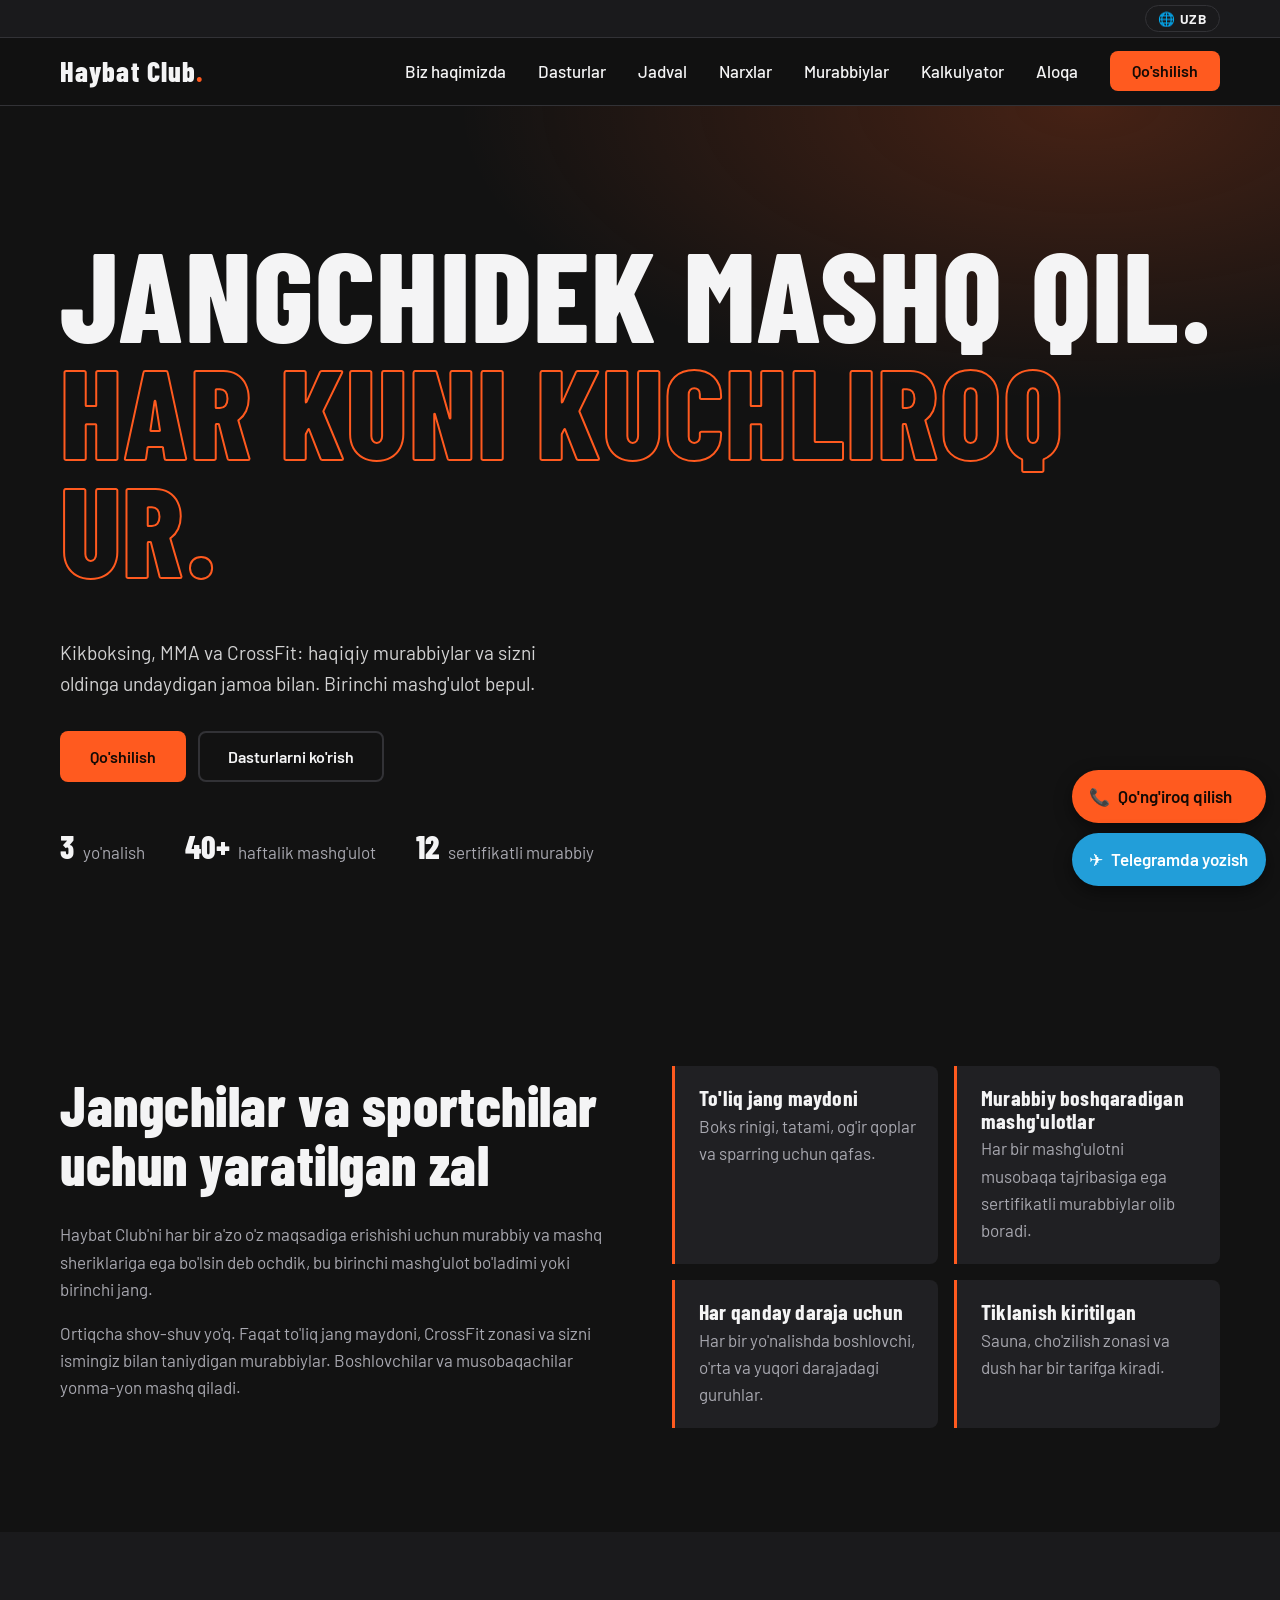
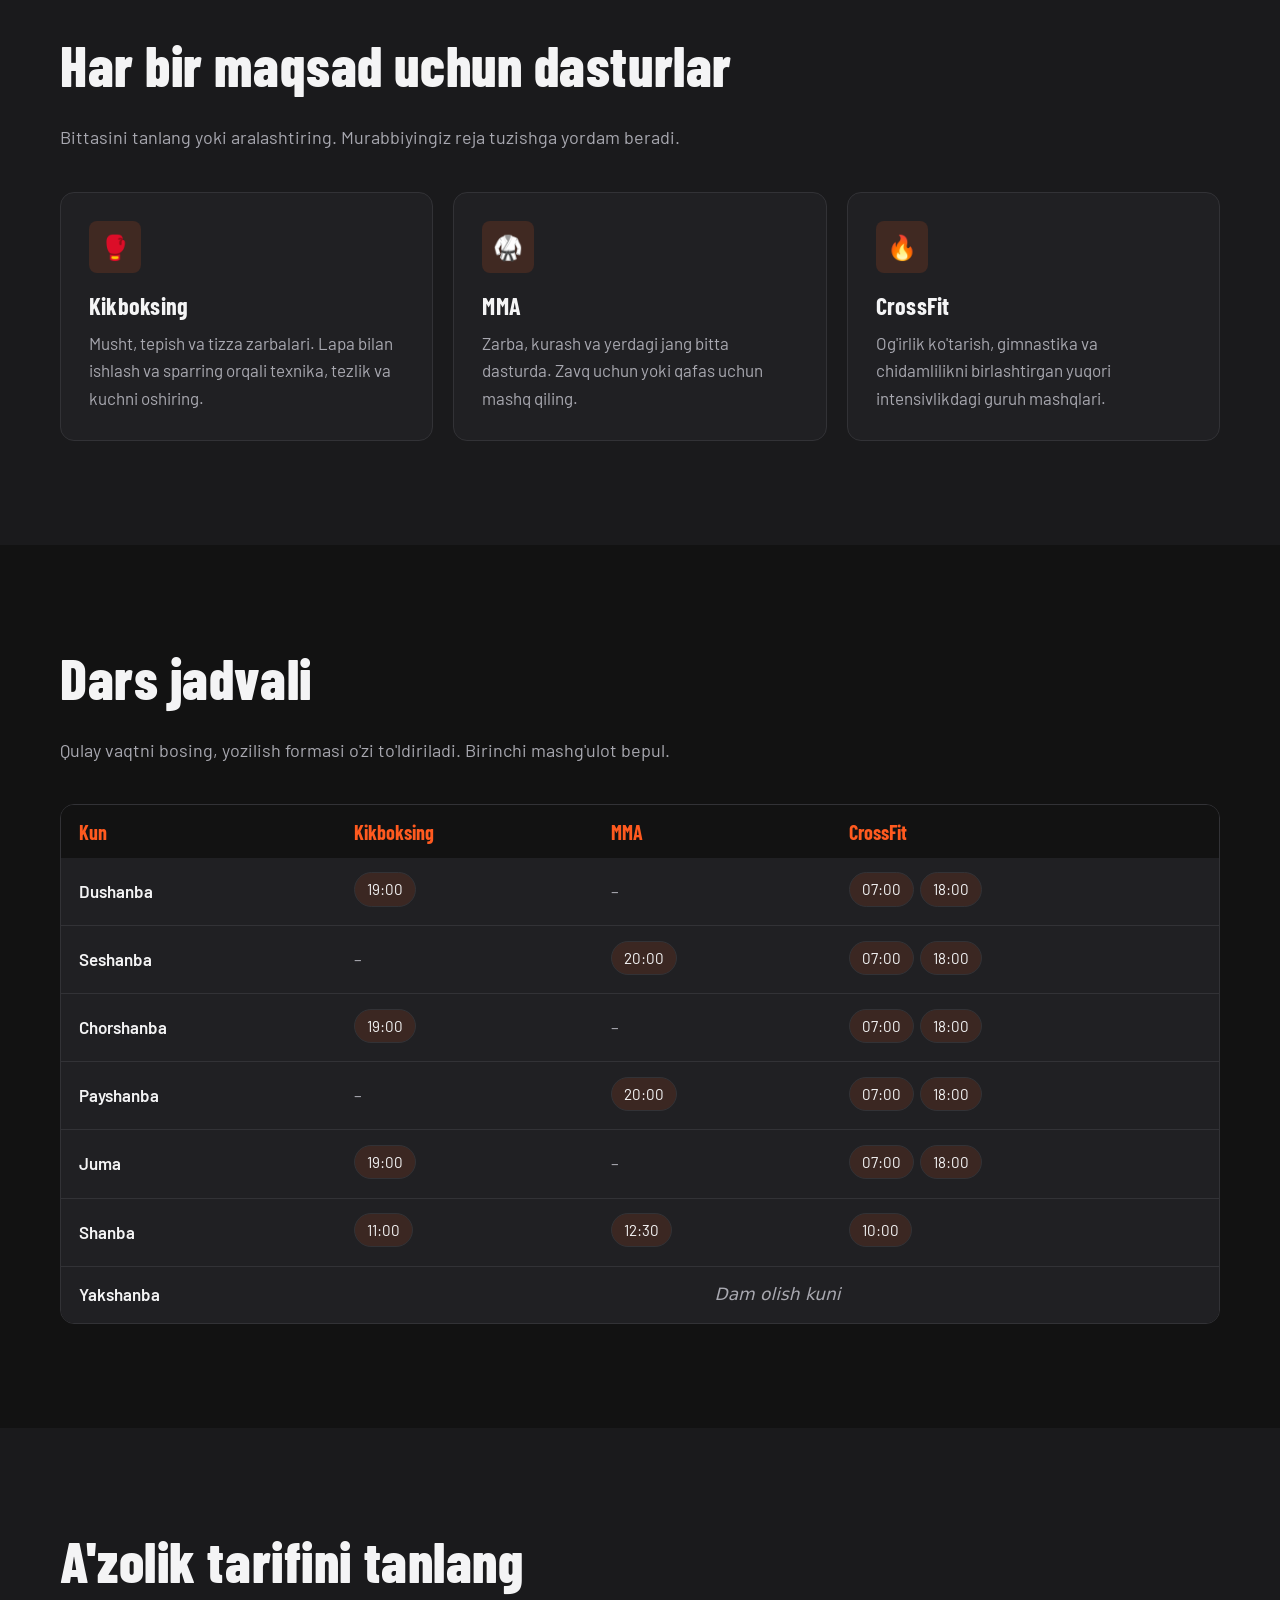
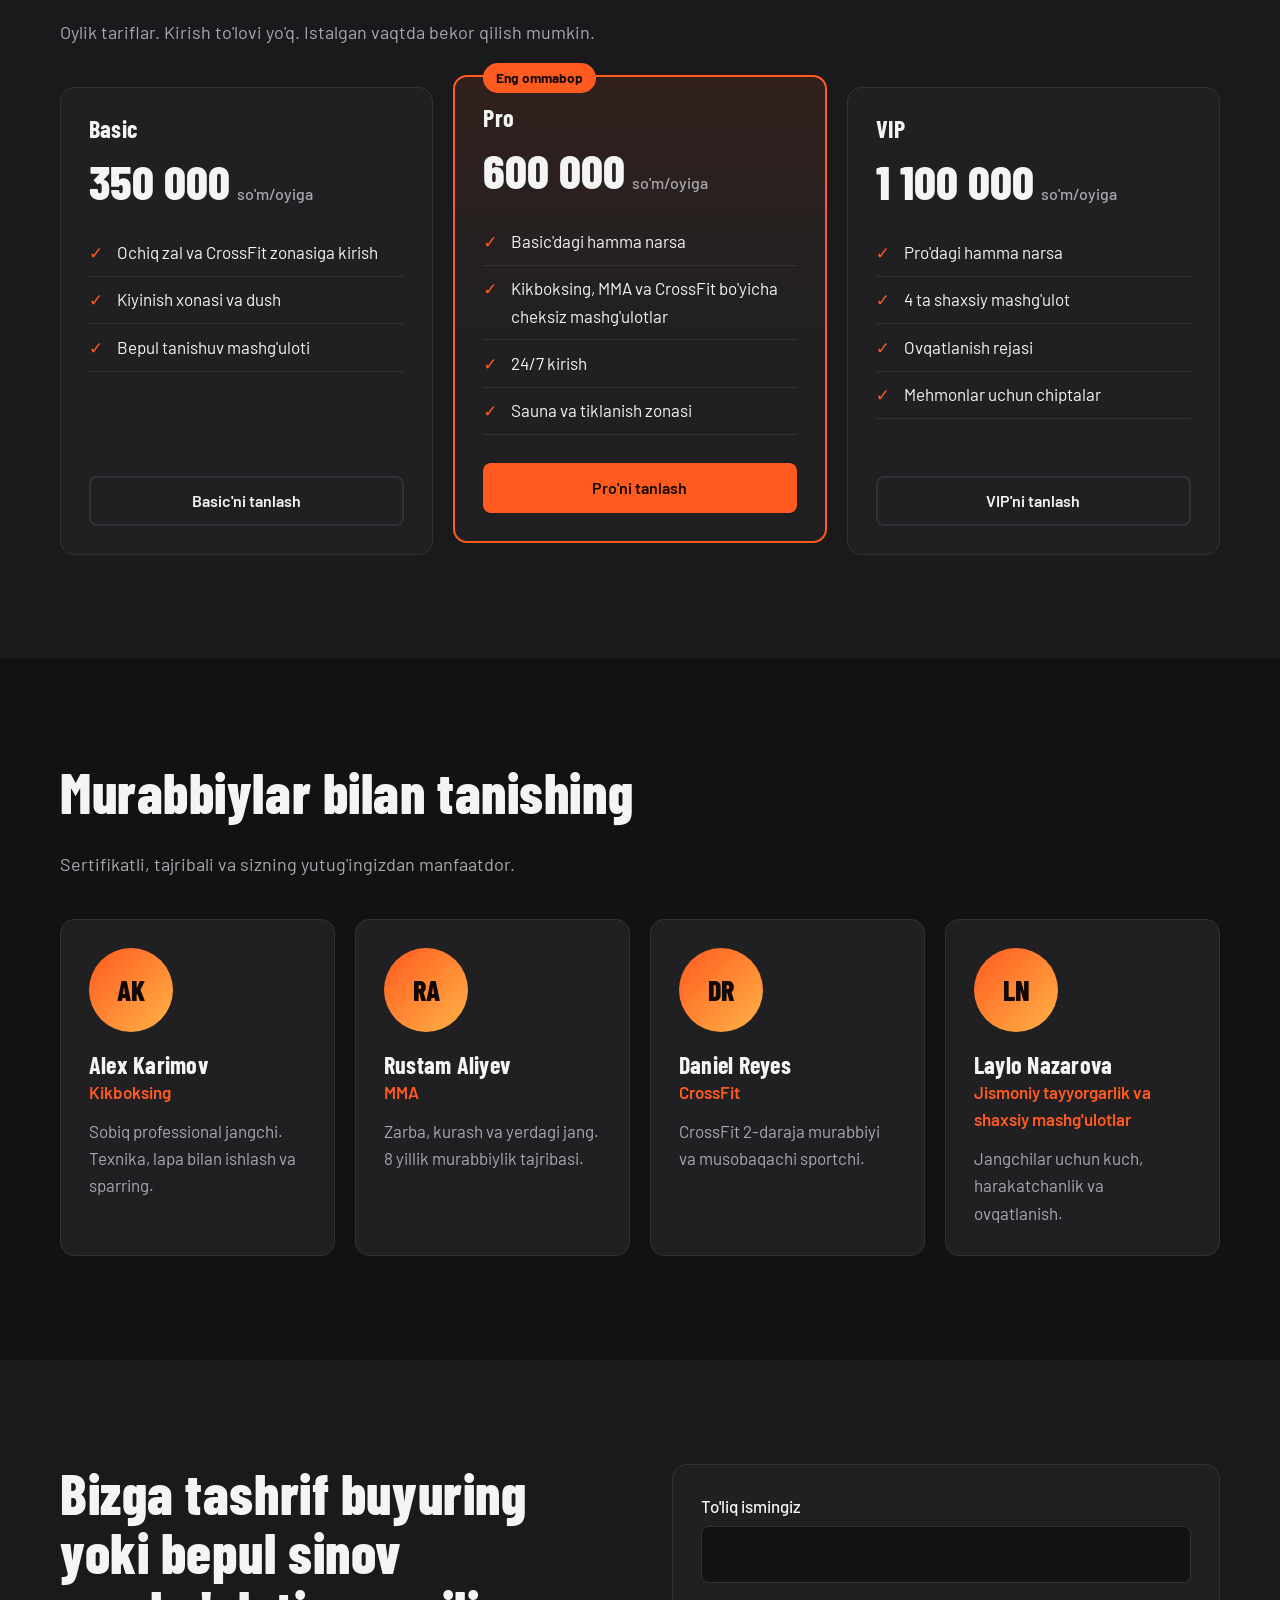
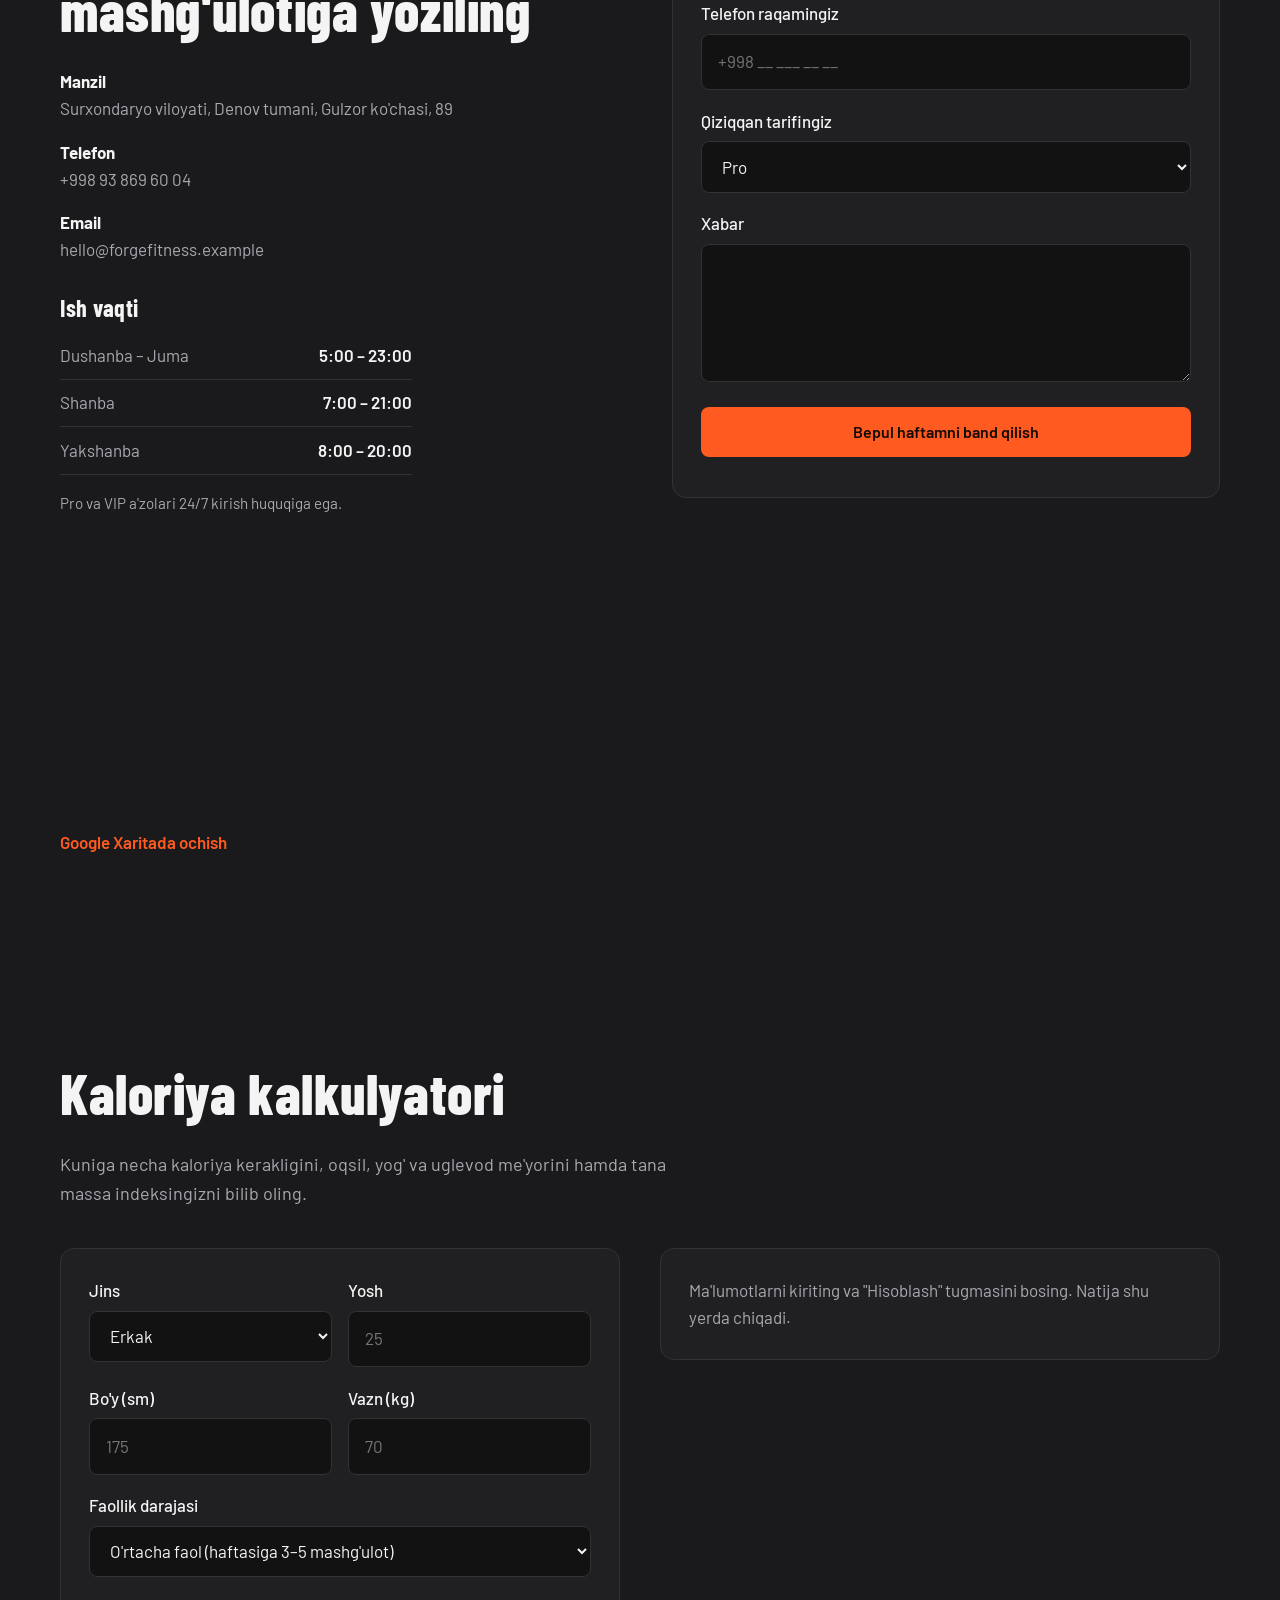
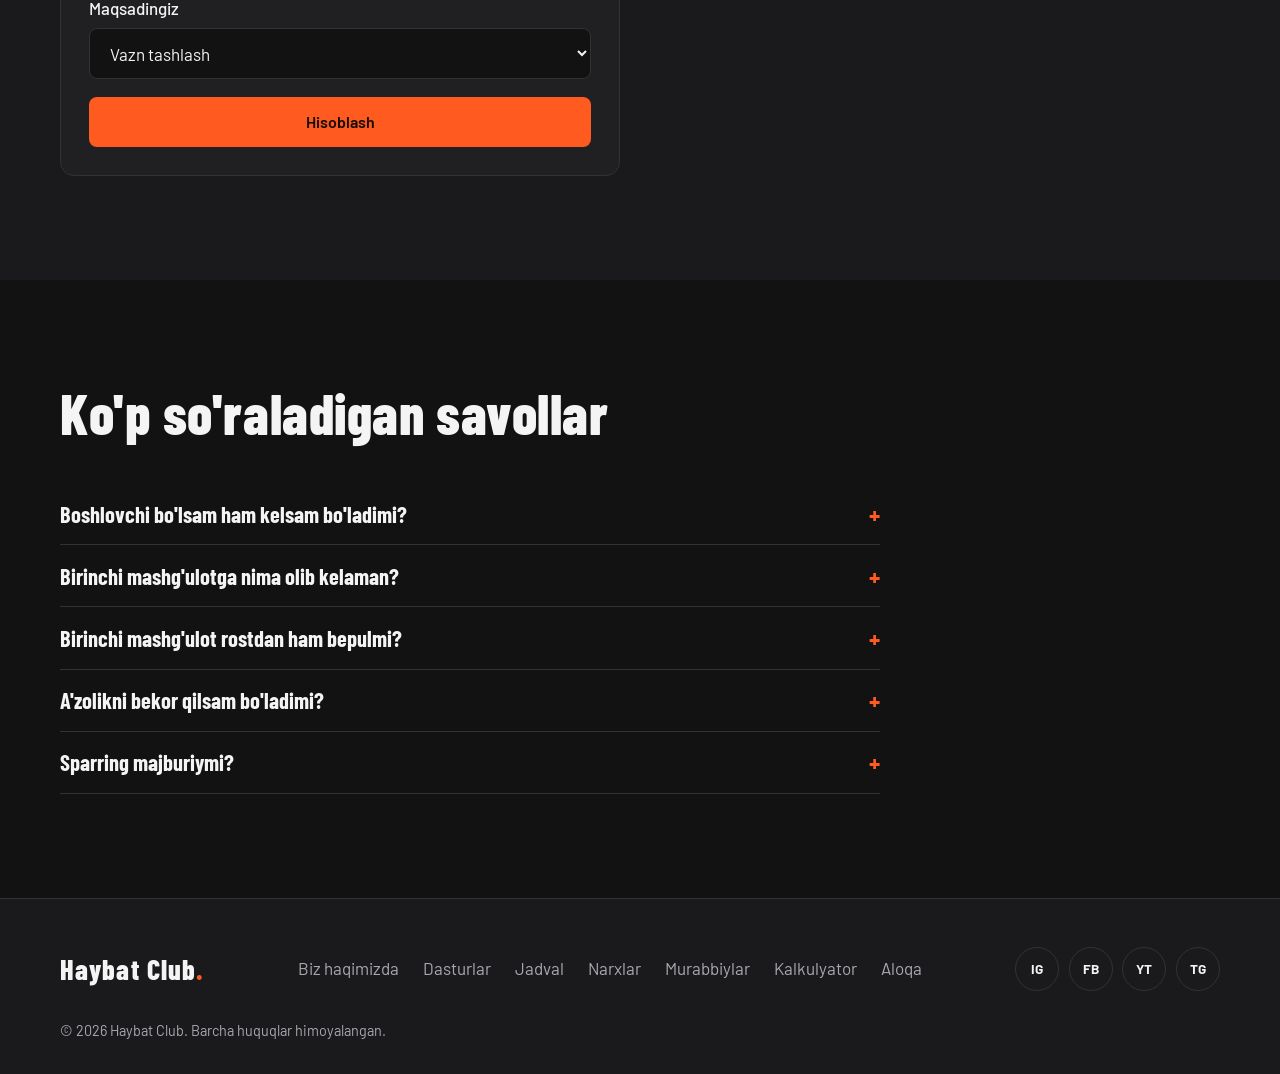
==== commit 460225b6: "Update index.html" ====
--- a/index.html
+++ b/index.html
@@ -96,7 +96,9 @@
     .faq p { margin: 0.75rem 0 0; }
 
     /* Til tugmasi */
-    .lang-btn { margin-left: auto; margin-right: 0.75rem; background: transparent; color: var(--text); border: 1px solid var(--border); border-radius: var(--radius-sm); padding: 0.4rem 0.75rem; font: 700 0.9rem var(--font-body); cursor: pointer; transition: border-color var(--ease), color var(--ease); }
+    .topbar { background: var(--bg-alt); border-bottom: 1px solid var(--border); }
+    .topbar .container { display: flex; justify-content: flex-end; padding: 0.3rem 0; }
+    .lang-btn { background: transparent; color: var(--text); border: 1px solid var(--border); border-radius: 999px; padding: 0.25rem 0.8rem; font: 700 0.85rem var(--font-body); letter-spacing: 0.04em; cursor: pointer; transition: border-color var(--ease), color var(--ease); }
     .lang-btn:hover { border-color: var(--accent); color: var(--accent); }
   </style>
 </head>
@@ -104,12 +106,17 @@
 
   <a class="skip-link" href="#main">Asosiy qismga o'tish</a>
 
+  <!-- Til tugmasi: o'ng yuqori burchak, menyu tepasida -->
+  <div class="topbar">
+    <div class="container">
+      <button type="button" id="lang-btn" class="lang-btn" aria-label="Til / Язык">🌐 UZB</button>
+    </div>
+  </div>
+
   <!-- ============ HEADER / NAVIGATION ============ -->
   <header class="site-header">
     <div class="container header-inner">
       <a href="#home" class="logo" aria-label="Haybat Club bosh sahifa">Haybat Club<span>.</span></a>
-
-      <button type="button" id="lang-btn" class="lang-btn" aria-label="Til / Язык">RU</button>
 
       <!-- CSS-only mobile menu: the checkbox toggles the nav, no JavaScript needed -->
       <input type="checkbox" id="nav-toggle" class="nav-toggle" aria-label="Menyuni ochish va yopish">
@@ -693,7 +700,7 @@
           el.setAttribute(a, l === "ru" ? RU[el[k]] : el[k]);
         });
       });
-      document.getElementById("lang-btn").textContent = l === "ru" ? "UZ" : "RU";
+      document.getElementById("lang-btn").textContent = "🌐 " + (l === "ru" ? "RUS" : "UZB");
       document.querySelector(".form-note").textContent = "";
       if (document.querySelector(".calc-big") || document.querySelector(".calc-warn")) runCalc();
     }
